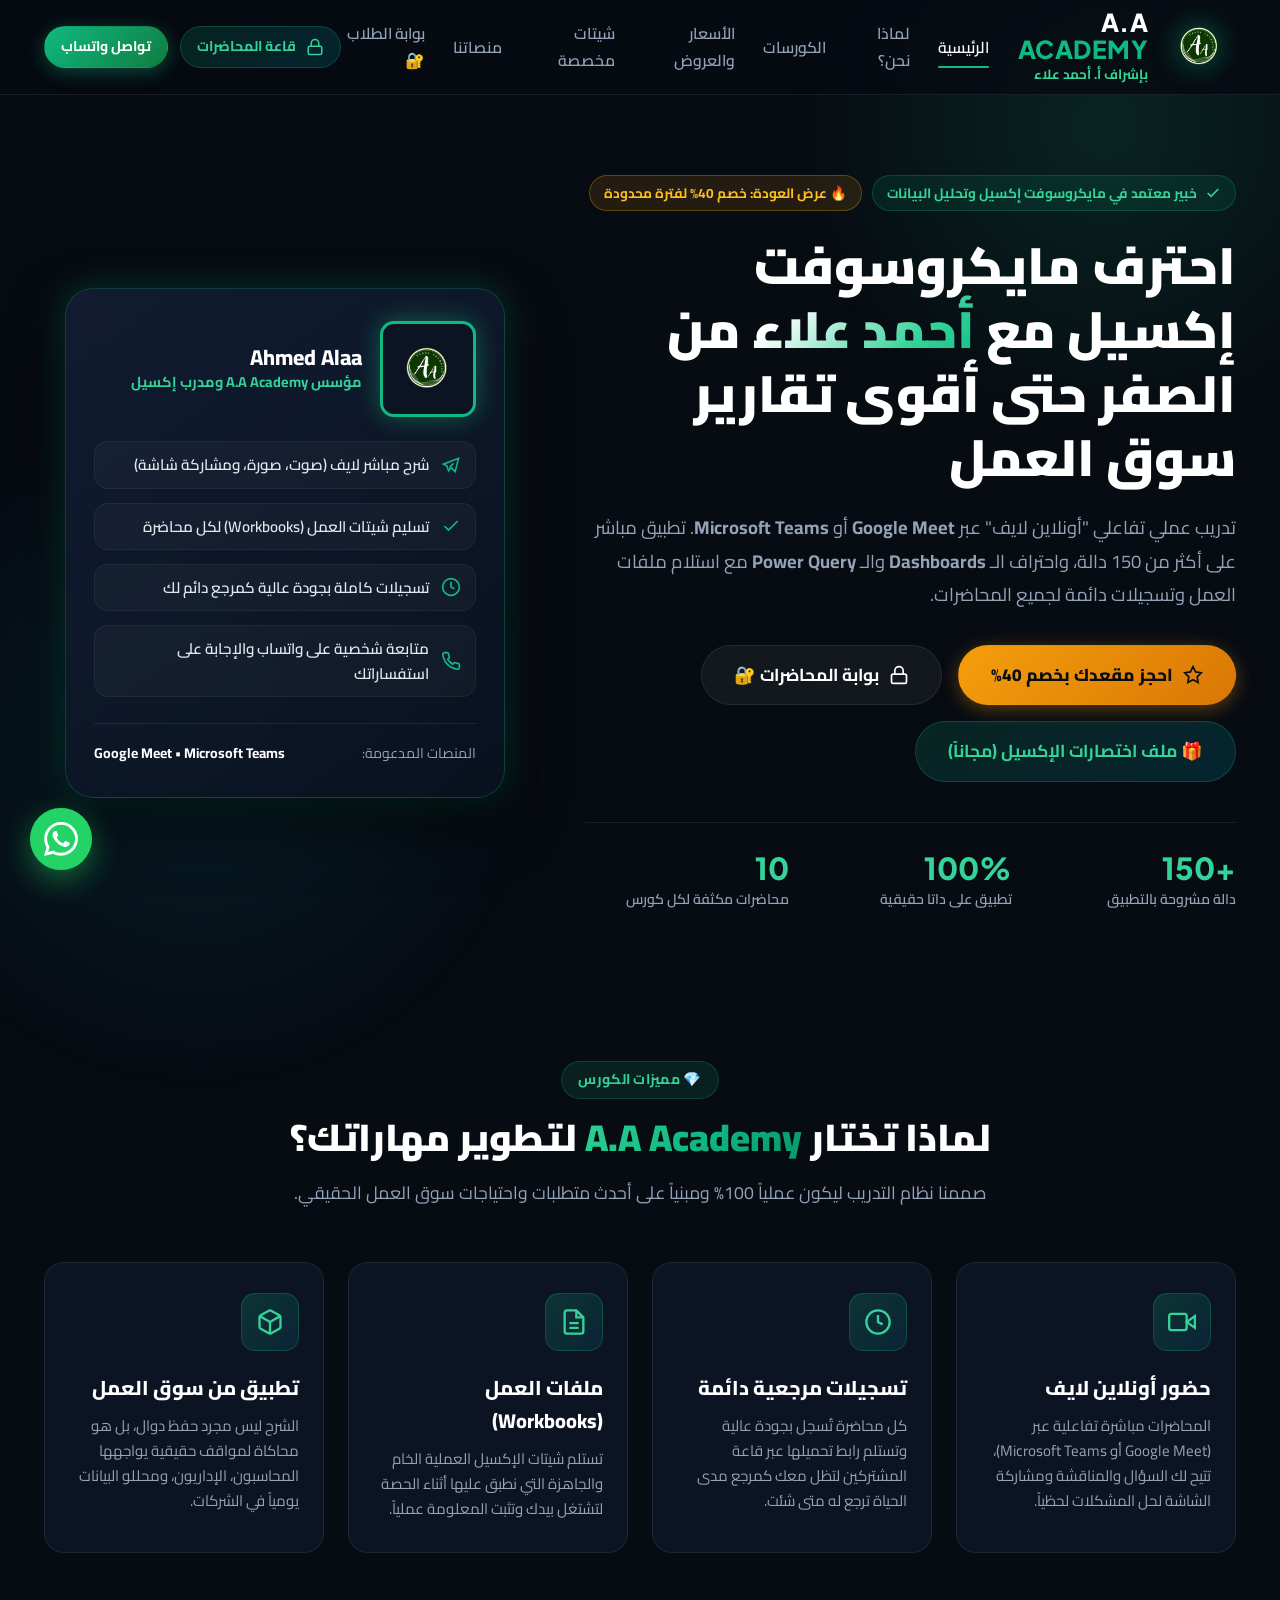
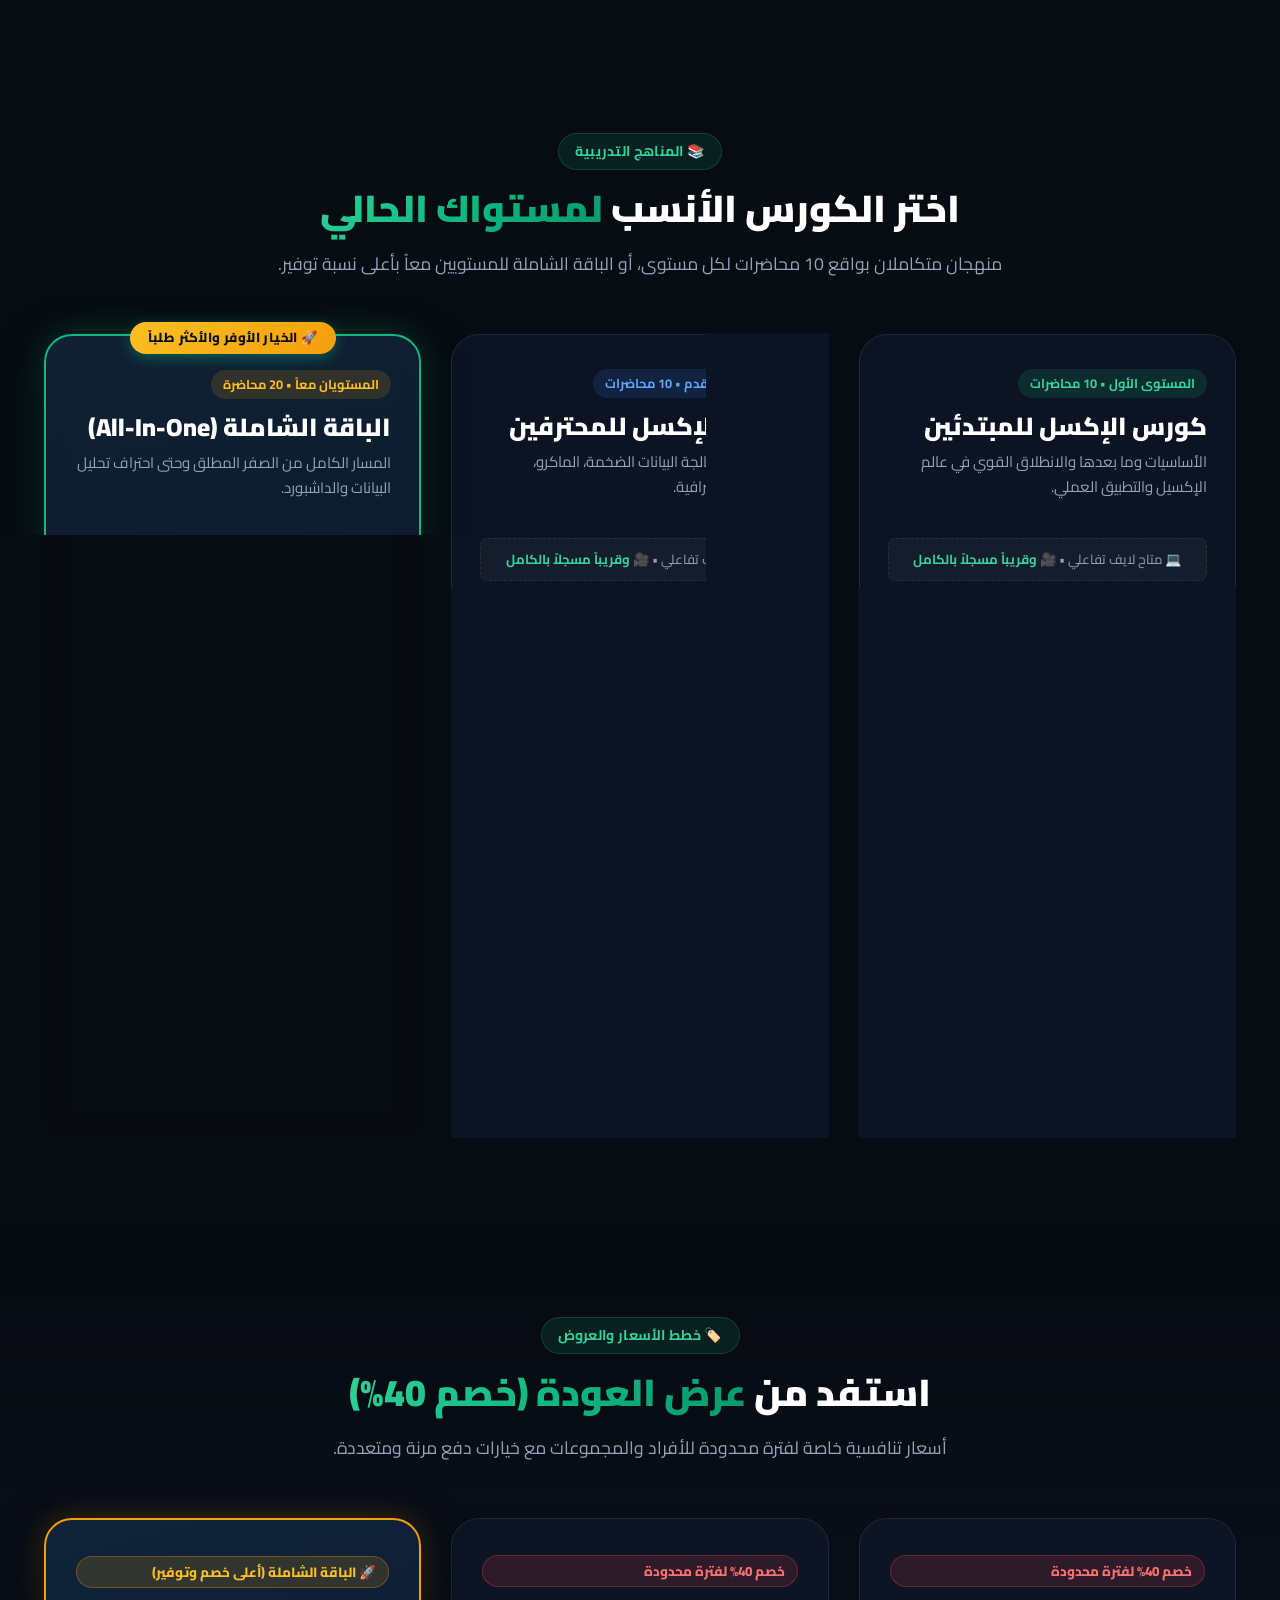
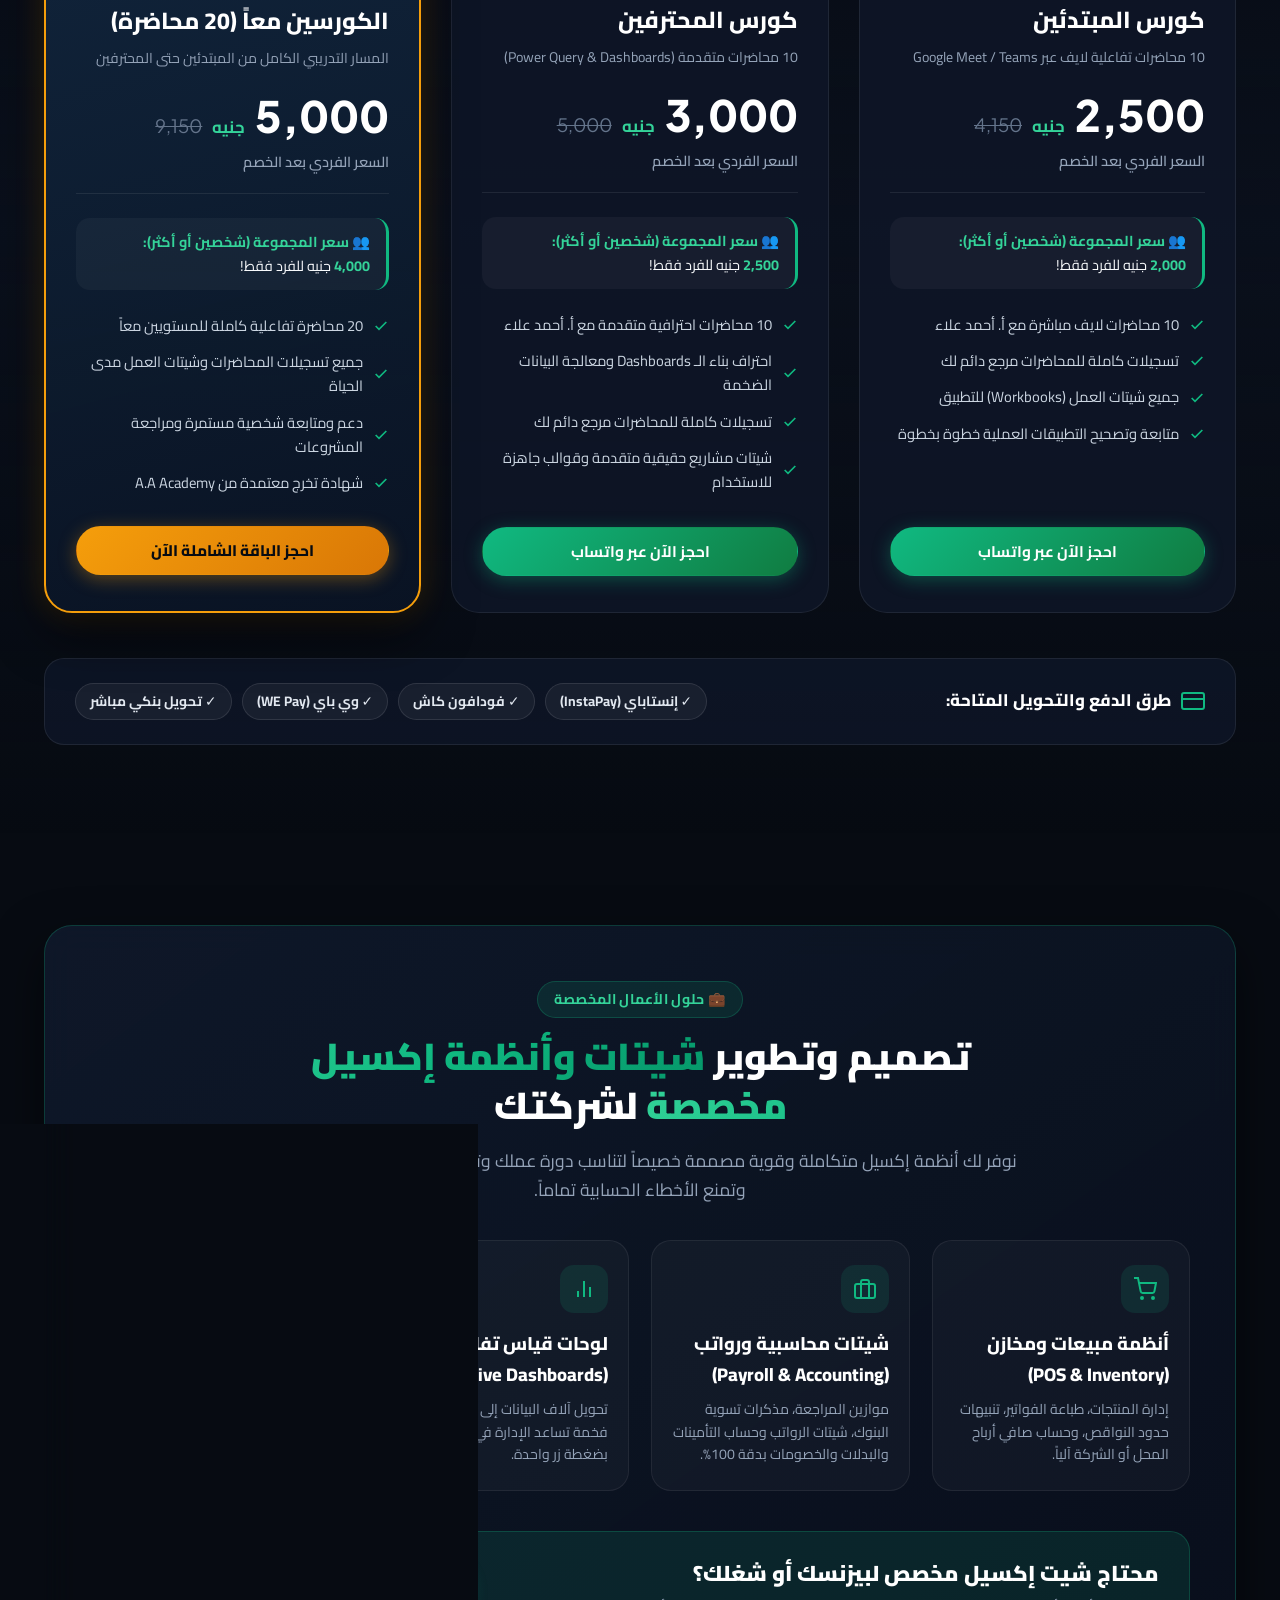
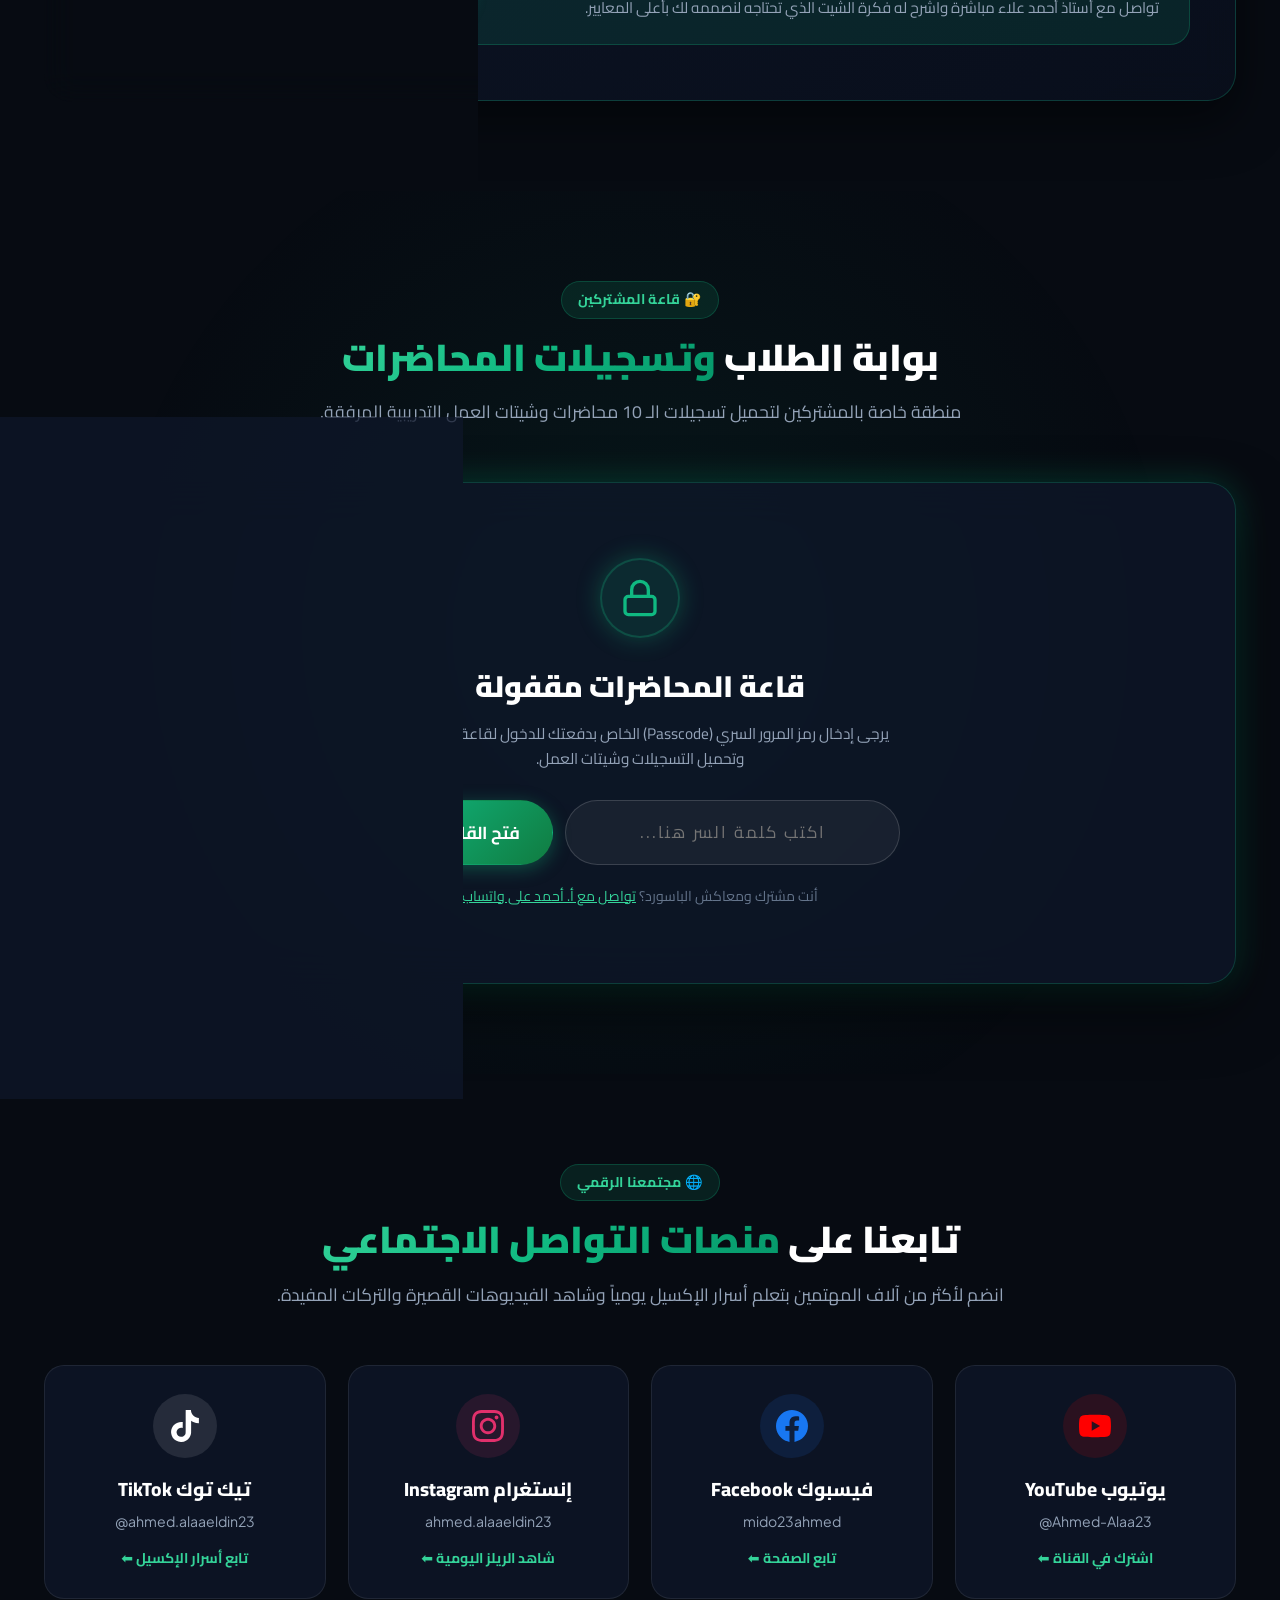
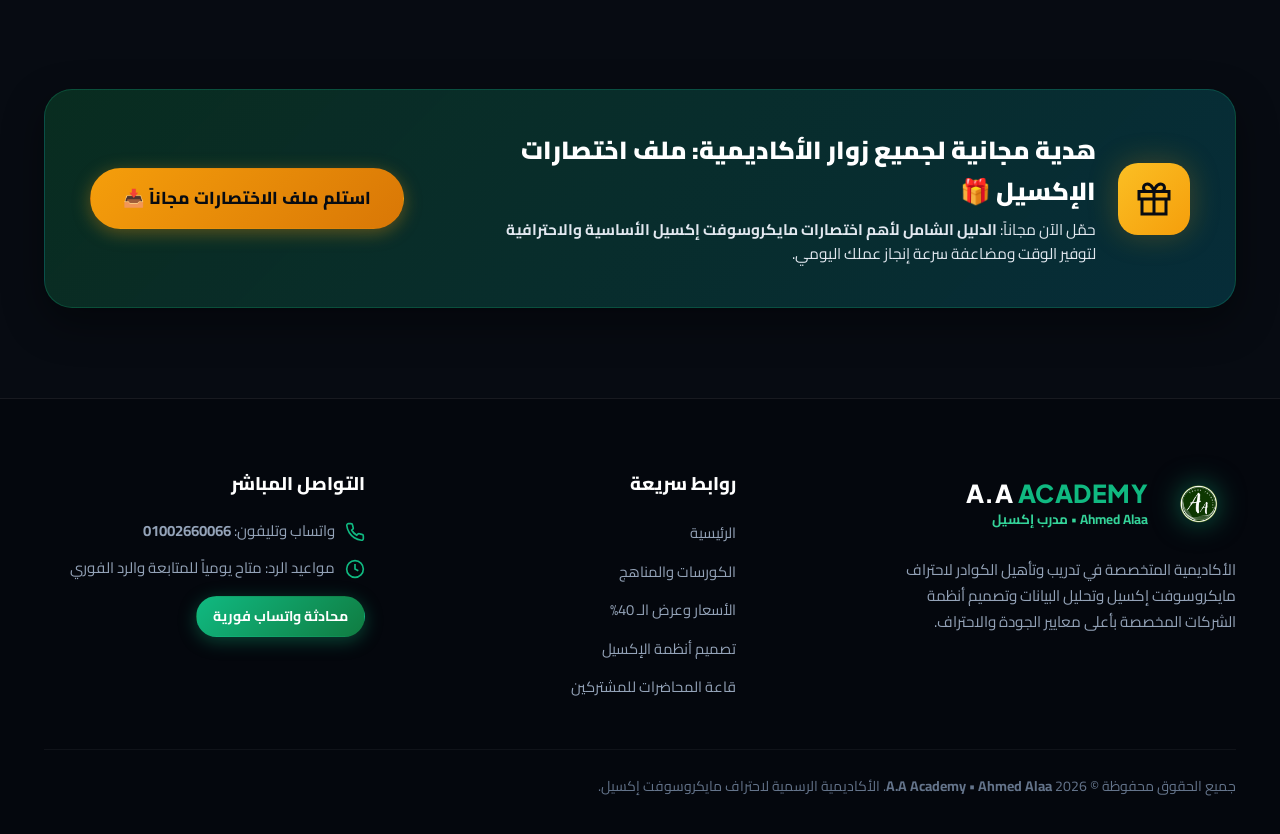
==== index.html @ f31c763b "Add files via upload" ====
<!DOCTYPE html>
<html lang="ar" dir="rtl">
<head>
  <meta charset="UTF-8">
  <meta name="viewport" content="width=device-width, initial-scale=1.0">
  <title>A.A Academy | أكاديمية أحمد علاء لاحتراف مايكروسوفت إكسيل</title>
  
  <!-- Meta & SEO Tags -->
  <meta name="description" content="الأكاديمية الرسمية للأستاذ أحمد علاء لتعليم مايكروسوفت إكسيل وتحليل البيانات من الصفر حتى الاحتراف، تصميم شيتات وأنظمة الشركات، وكورسات أونلاين تفاعلية لايف عبر Google Meet و Microsoft Teams.">
  <meta name="keywords" content="إكسيل, تعليم إكسيل, كورس إكسيل للمبتدئين, كورس إكسيل للمحترفين, شيتات إكسيل, أحمد علاء, A.A Academy, Pivot Tables, Power Query, Dashboards">
  <meta name="author" content="Ahmed Alaa">
  
  <!-- Favicon -->
  <link rel="icon" type="image/png" href="Logo.png">

  <!-- Stylesheet -->
  <link rel="stylesheet" href="style.css">
</head>
<body>

  <!-- =========================================================================
       Header & Navigation
       ========================================================================= -->
  <header class="header">
    <div class="container">
      <nav class="navbar" aria-label="التنقل الرئيسي">
        
        <!-- Logo & Brand -->
        <a href="#hero" class="brand">
          <img src="Logo.png" alt="A.A Academy Logo" class="brand-logo">
          <div class="brand-text">
            <span class="brand-name">A.A <span>ACADEMY</span></span>
            <span class="brand-sub">بإشراف أ. أحمد علاء</span>
          </div>
        </a>

        <!-- Desktop Navigation Links -->
        <ul class="nav-links" id="navLinks">
          <li><a href="#hero" class="nav-link active">الرئيسية</a></li>
          <li><a href="#features" class="nav-link">لماذا نحن؟</a></li>
          <li><a href="#courses" class="nav-link">الكورسات</a></li>
          <li><a href="#pricing" class="nav-link">الأسعار والعروض</a></li>
          <li><a href="#custom-sheets" class="nav-link">شيتات مخصصة</a></li>
          <li><a href="#social" class="nav-link">منصاتنا</a></li>
          <li><a href="#portal" class="nav-link">بوابة الطلاب 🔐</a></li>
        </ul>

        <!-- Navigation Actions -->
        <div class="nav-actions">
          <a href="#portal" class="btn btn-portal btn-sm">
            <svg width="18" height="18" viewBox="0 0 24 24" fill="none" stroke="currentColor" stroke-width="2"><rect x="3" y="11" width="18" height="11" rx="2" ry="2"></rect><path d="M7 11V7a5 5 0 0 1 10 0v4"></path></svg>
            قاعة المحاضرات
          </a>
          <a href="https://wa.me/201002660066?text=%D8%A3%D9%87%D9%84%D8%A7%D9%8B%20%D8%A3%D8%B3%D8%AA%D8%A7%D8%B0%20%D8%A3%D8%AD%D9%85%D8%AF%D8%8C%20%D8%AD%D8%A7%D8%A8%D8%A8%20%D8%A3%D8%B3%D8%AA%D9%81%D8%B3%D8%B1%20%D8%B9%D9%86%20%D8%AA%D9%81%D8%A7%D8%B5%D9%8A%D9%84%20%D9%83%D9%88%D8%B1%D8%B3%20%D8%A7%D9%84%D8%A5%D9%83%D8%B3%D9%8A%D9%84%20%D8%A7%D9%84%D9%82%D8%A7%D8%AF%D9%85" target="_blank" rel="noopener noreferrer" class="btn btn-primary btn-sm">
            تواصل واتساب
          </a>
          <button class="mobile-toggle" id="mobileMenuToggle" aria-label="فتح القائمة">
            <svg viewBox="0 0 24 24" fill="none" stroke="currentColor" stroke-width="2"><line x1="3" y1="12" x2="21" y2="12"></line><line x1="3" y1="6" x2="21" y2="6"></line><line x1="3" y1="18" x2="21" y2="18"></line></svg>
          </button>
        </div>

      </nav>
    </div>
  </header>

  <!-- =========================================================================
       Hero Section
       ========================================================================= -->
  <section class="section hero" id="hero">
    <div class="container">
      <div class="hero-grid">
        
        <!-- Text & Call to Action -->
        <div class="hero-content">
          <div class="hero-badge-row">
            <span class="hero-pill">
              <svg width="16" height="16" viewBox="0 0 24 24" fill="none" stroke="currentColor" stroke-width="2.5"><polyline points="20 6 9 17 4 12"></polyline></svg>
              خبير معتمد في مايكروسوفت إكسيل وتحليل البيانات
            </span>
            <span class="hero-pill gold">
              🔥 عرض العودة: خصم 40% لفترة محدودة
            </span>
          </div>

          <h1 class="hero-title">
            احترف مايكروسوفت إكسيل مع <span class="gradient-text">أحمد علاء</span> من الصفر حتى أقوى تقارير سوق العمل
          </h1>

          <p class="hero-description">
            تدريب عملي تفاعلي "أونلاين لايف" عبر <strong>Google Meet</strong> أو <strong>Microsoft Teams</strong>. 
            تطبيق مباشر على أكثر من 150 دالة، واحتراف الـ <strong>Dashboards</strong> والـ <strong>Power Query</strong> مع استلام ملفات العمل وتسجيلات دائمة لجميع المحاضرات.
          </p>

          <div class="hero-buttons">
            <a href="#pricing" class="btn btn-gold btn-lg">
              <svg width="20" height="20" viewBox="0 0 24 24" fill="none" stroke="currentColor" stroke-width="2"><polygon points="12 2 15.09 8.26 22 9.27 17 14.14 18.18 21.02 12 17.77 5.82 21.02 7 14.14 2 9.27 8.91 8.26 12 2"></polygon></svg>
              احجز مقعدك بخصم 40%
            </a>
            <a href="#portal" class="btn btn-secondary btn-lg">
              <svg width="20" height="20" viewBox="0 0 24 24" fill="none" stroke="currentColor" stroke-width="2"><rect x="3" y="11" width="18" height="11" rx="2" ry="2"></rect><path d="M7 11V7a5 5 0 0 1 10 0v4"></path></svg>
              بوابة المحاضرات 🔐
            </a>
            <a href="#gift" class="btn btn-portal btn-lg">
              🎁 ملف اختصارات الإكسيل (مجاناً)
            </a>
          </div>

          <!-- Hero Stats -->
          <div class="hero-stats">
            <div class="stat-item">
              <h3>+150</h3>
              <p>دالة مشروحة بالتطبيق</p>
            </div>
            <div class="stat-item">
              <h3>100%</h3>
              <p>تطبيق على داتا حقيقية</p>
            </div>
            <div class="stat-item">
              <h3>10</h3>
              <p>محاضرات مكثفة لكل كورس</p>
            </div>
          </div>
        </div>

        <!-- Instructor Visual Showcase Card -->
        <div class="hero-visual">
          <div class="hero-card-master">
            <div class="hero-avatar-wrap">
              <img src="Logo.png" alt="Ahmed Alaa" class="hero-avatar">
              <div class="hero-avatar-info">
                <h4>Ahmed Alaa</h4>
                <p>مؤسس A.A Academy ومدرب إكسيل</p>
              </div>
            </div>

            <ul class="hero-features-list">
              <li class="hero-feature-row">
                <svg width="20" height="20" viewBox="0 0 24 24" fill="none" stroke="currentColor" stroke-width="2"><path d="M15 10l-4 4l6 6l4 -16l-18 7l4 2l2 6l3 -4"></path></svg>
                <span>شرح مباشر لايف (صوت، صورة، ومشاركة شاشة)</span>
              </li>
              <li class="hero-feature-row">
                <svg width="20" height="20" viewBox="0 0 24 24" fill="none" stroke="currentColor" stroke-width="2"><polyline points="20 6 9 17 4 12"></polyline></svg>
                <span>تسليم شيتات العمل (Workbooks) لكل محاضرة</span>
              </li>
              <li class="hero-feature-row">
                <svg width="20" height="20" viewBox="0 0 24 24" fill="none" stroke="currentColor" stroke-width="2"><circle cx="12" cy="12" r="10"></circle><polyline points="12 6 12 12 16 14"></polyline></svg>
                <span>تسجيلات كاملة بجودة عالية كمرجع دائم لك</span>
              </li>
              <li class="hero-feature-row">
                <svg width="20" height="20" viewBox="0 0 24 24" fill="none" stroke="currentColor" stroke-width="2"><path d="M22 16.92v3a2 2 0 0 1-2.18 2 19.79 19.79 0 0 1-8.63-3.07 19.5 19.5 0 0 1-6-6 19.79 19.79 0 0 1-3.07-8.67A2 2 0 0 1 4.11 2h3a2 2 0 0 1 2 1.72 12.84 12.84 0 0 0 .7 2.81 2 2 0 0 1-.45 2.11L8.09 9.91a16 16 0 0 0 6 6l1.27-1.27a2 2 0 0 1 2.11-.45 12.84 12.84 0 0 0 2.81.7A2 2 0 0 1 22 16.92z"></path></svg>
                <span>متابعة شخصية على واتساب والإجابة على استفساراتك</span>
              </li>
            </ul>

            <div class="hero-card-footer">
              <span>المنصات المدعومة:</span>
              <strong>Google Meet &bull; Microsoft Teams</strong>
            </div>
          </div>
        </div>

      </div>
    </div>
  </section>

  <!-- =========================================================================
       Why A.A Academy (Features)
       ========================================================================= -->
  <section class="section" id="features">
    <div class="container">
      <div class="section-header">
        <span class="section-tag">💎 مميزات الكورس</span>
        <h2 class="section-title">لماذا تختار <span>A.A Academy</span> لتطوير مهاراتك؟</h2>
        <p class="section-subtitle">صممنا نظام التدريب ليكون عملياً 100% ومبنياً على أحدث متطلبات واحتياجات سوق العمل الحقيقي.</p>
      </div>

      <div class="features-grid">
        <div class="feature-box">
          <div class="feature-icon-wrapper">
            <svg width="28" height="28" viewBox="0 0 24 24" fill="none" stroke="currentColor" stroke-width="2"><polygon points="23 7 16 12 23 17 23 7"></polygon><rect x="1" y="5" width="15" height="14" rx="2" ry="2"></rect></svg>
          </div>
          <h3>حضور أونلاين لايف</h3>
          <p>المحاضرات مباشرة تفاعلية عبر (Google Meet أو Microsoft Teams)، تتيح لك السؤال والمناقشة ومشاركة الشاشة لحل المشكلات لحظياً.</p>
        </div>

        <div class="feature-box">
          <div class="feature-icon-wrapper">
            <svg width="28" height="28" viewBox="0 0 24 24" fill="none" stroke="currentColor" stroke-width="2"><circle cx="12" cy="12" r="10"></circle><polyline points="12 6 12 12 16 14"></polyline></svg>
          </div>
          <h3>تسجيلات مرجعية دائمة</h3>
          <p>كل محاضرة تُسجل بجودة عالية وتستلم رابط تحميلها عبر قاعة المشتركين لتظل معك كمرجع مدى الحياة ترجع له متى شئت.</p>
        </div>

        <div class="feature-box">
          <div class="feature-icon-wrapper">
            <svg width="28" height="28" viewBox="0 0 24 24" fill="none" stroke="currentColor" stroke-width="2"><path d="M14 2H6a2 2 0 0 0-2 2v16a2 2 0 0 0 2 2h12a2 2 0 0 0 2-2V8z"></path><polyline points="14 2 14 8 20 8"></polyline><line x1="16" y1="13" x2="8" y2="13"></line><line x1="16" y1="17" x2="8" y2="17"></line></svg>
          </div>
          <h3>ملفات العمل (Workbooks)</h3>
          <p>تستلم شيتات الإكسيل العملية الخام والجاهزة التي نطبق عليها أثناء الحصة لتشتغل بيدك وتثبت المعلومة عملياً.</p>
        </div>

        <div class="feature-box">
          <div class="feature-icon-wrapper">
            <svg width="28" height="28" viewBox="0 0 24 24" fill="none" stroke="currentColor" stroke-width="2"><path d="M21 16V8a2 2 0 0 0-1-1.73l-7-4a2 2 0 0 0-2 0l-7 4A2 2 0 0 0 3 8v8a2 2 0 0 0 1 1.73l7 4a2 2 0 0 0 2 0l7-4A2 2 0 0 0 21 16z"></path><polyline points="3.27 6.96 12 12.01 20.73 6.96"></polyline><line x1="12" y1="22.08" x2="12" y2="12"></line></svg>
          </div>
          <h3>تطبيق من سوق العمل</h3>
          <p>الشرح ليس مجرد حفظ دوال، بل هو محاكاة لمواقف حقيقية يواجهها المحاسبون، الإداريون، ومحللو البيانات يومياً في الشركات.</p>
        </div>
      </div>
    </div>
  </section>

  <!-- =========================================================================
       Courses Curriculum Section (الكورسات والمناهج)
       ========================================================================= -->
  <section class="section" id="courses">
    <div class="container">
      <div class="section-header">
        <span class="section-tag">📚 المناهج التدريبية</span>
        <h2 class="section-title">اختر الكورس الأنسب <span>لمستواك الحالي</span></h2>
        <p class="section-subtitle">منهجان متكاملان بواقع 10 محاضرات لكل مستوى، أو الباقة الشاملة للمستويين معاً بأعلى نسبة توفير.</p>
      </div>

      <div class="courses-grid">
        
        <!-- Course 1: Beginners -->
        <div class="course-card">
          <div class="course-header">
            <span class="course-level-tag beginner">المستوى الأول &bull; 10 محاضرات</span>
            <h3 class="course-title">كورس الإكسل للمبتدئين</h3>
            <p class="course-desc">الأساسيات وما بعدها والانطلاق القوي في عالم الإكسيل والتطبيق العملي.</p>
          </div>

          <div class="course-mode-badge">
            💻 متاح لايف تفاعلي &bull; <strong>🎥 وقريباً مسجلاً بالكامل</strong>
          </div>

          <div class="course-meta">
            <span>⏱️ 10 محاضرات تفاعلية</span>
            <span>📊 +100 دالة مشروحة</span>
          </div>

          <ul class="course-syllabus">
            <li>
              <svg width="18" height="18" viewBox="0 0 24 24" fill="none" stroke="currentColor" stroke-width="2.5"><polyline points="20 6 9 17 4 12"></polyline></svg>
              <span>واجهة البرنامج واستخدام الأدوات بالطريقة الصحيحة الاحترافية.</span>
            </li>
            <li>
              <svg width="18" height="18" viewBox="0 0 24 24" fill="none" stroke="currentColor" stroke-width="2.5"><polyline points="20 6 9 17 4 12"></polyline></svg>
              <span>تصميم وتنسيق الجداول والقوائم المنسدلة (Data Validation).</span>
            </li>
            <li>
              <svg width="18" height="18" viewBox="0 0 24 24" fill="none" stroke="currentColor" stroke-width="2.5"><polyline points="20 6 9 17 4 12"></polyline></svg>
              <span>عمل الرسومات والمخططات البيانية (Charts) بجميع أنواعها.</span>
            </li>
            <li>
              <svg width="18" height="18" viewBox="0 0 24 24" fill="none" stroke="currentColor" stroke-width="2.5"><polyline points="20 6 9 17 4 12"></polyline></svg>
              <span>تعريف الدوال وأنواعها وكيفية بنائها وفهم تركيبتها الرياضية.</span>
            </li>
            <li>
              <svg width="18" height="18" viewBox="0 0 24 24" fill="none" stroke="currentColor" stroke-width="2.5"><polyline points="20 6 9 17 4 12"></polyline></svg>
              <span>شرح وتطبيق عملي لأكثر من 100 دالة، وفن دمج الدوال معاً.</span>
            </li>
            <li>
              <svg width="18" height="18" viewBox="0 0 24 24" fill="none" stroke="currentColor" stroke-width="2.5"><polyline points="20 6 9 17 4 12"></polyline></svg>
              <span>الجداول المحورية (Pivot Tables) لتلخيص التقارير السريعة بنقرة زر.</span>
            </li>
          </ul>

          <a href="https://wa.me/201002660066?text=%D8%A3%D9%87%D9%84%D8%A7%D9%8B%20%D8%A3%D8%B3%D8%AA%D8%A7%D8%B0%20%D8%A3%D8%AD%D9%85%D8%AF%D8%8C%20%D8%AD%D8%A7%D8%A8%D8%A8%20%D8%A3%D8%AD%D8%AC%D8%B2%20%D9%83%D9%88%D8%B1%D8%B3%20%D8%A7%D9%84%D8%A5%D9%83%D8%B3%D9%84%20%D9%84%D9%84%D9%85%D8%A8%D8%AA%D8%AF%D8%A6%D9%8A%D9%86%20%D8%A8%D8%A7%D9%84%D8%B9%D8%B1%D8%B6" target="_blank" rel="noopener noreferrer" class="btn btn-secondary btn-block">
            استفسر واحجز كورس المبتدئين
          </a>
        </div>

        <!-- Course 2: Advanced Pro -->
        <div class="course-card">
          <div class="course-header">
            <span class="course-level-tag pro">المستوى المتقدم &bull; 10 محاضرات</span>
            <h3 class="course-title">كورس الإكسل للمحترفين</h3>
            <p class="course-desc">نقلة نوعية لمعالجة البيانات الضخمة، الماكرو، والداشبورد الاحترافية.</p>
          </div>

          <div class="course-mode-badge">
            💻 متاح لايف تفاعلي &bull; <strong>🎥 وقريباً مسجلاً بالكامل</strong>
          </div>

          <div class="course-meta">
            <span>⏱️ 10 محاضرات متقدمة</span>
            <span>📈 Dashboards & Power Query</span>
          </div>

          <ul class="course-syllabus">
            <li>
              <svg width="18" height="18" viewBox="0 0 24 24" fill="none" stroke="currentColor" stroke-width="2.5"><polyline points="20 6 9 17 4 12"></polyline></svg>
              <span>شرح وتطبيق لأكثر من 50 دالة متقدمة ومعقدة للمحللين الماليين.</span>
            </li>
            <li>
              <svg width="18" height="18" viewBox="0 0 24 24" fill="none" stroke="currentColor" stroke-width="2.5"><polyline points="20 6 9 17 4 12"></polyline></svg>
              <span>التعمق الاحترافي في الـ Pivot Tables والحقول المحسوبة والتجميع الزمني.</span>
            </li>
            <li>
              <svg width="18" height="18" viewBox="0 0 24 24" fill="none" stroke="currentColor" stroke-width="2.5"><polyline points="20 6 9 17 4 12"></polyline></svg>
              <span>التعمق في خصائص الإكسيل المتقدمة والربط بين ملفات متعددة.</span>
            </li>
            <li>
              <svg width="18" height="18" viewBox="0 0 24 24" fill="none" stroke="currentColor" stroke-width="2.5"><polyline points="20 6 9 17 4 12"></polyline></svg>
              <span>احتراف الباور كويري (Power Query) لأتمتة تنظيف ودمج الداتا الضخمة.</span>
            </li>
            <li>
              <svg width="18" height="18" viewBox="0 0 24 24" fill="none" stroke="currentColor" stroke-width="2.5"><polyline points="20 6 9 17 4 12"></polyline></svg>
              <span>تصميم لوحات قياس احترافية (Interactive Dashboards) بنقرة زر.</span>
            </li>
            <li>
              <svg width="18" height="18" viewBox="0 0 24 24" fill="none" stroke="currentColor" stroke-width="2.5"><polyline points="20 6 9 17 4 12"></polyline></svg>
              <span>تركات وخبايا متقدمة في الإكسل توفر عليك ساعات طويلة من الشغل اليومي.</span>
            </li>
          </ul>

          <a href="https://wa.me/201002660066?text=%D8%A3%D9%87%D9%84%D8%A7%D9%8B%20%D8%A3%D8%B3%D8%AA%D8%A7%D8%B0%20%D8%A3%D8%AD%D9%85%D8%AF%D8%8C%20%D8%AD%D8%A7%D8%A8%D8%A8%20%D8%A3%D8%AD%D8%AC%D8%B2%20%D9%83%D9%88%D8%B1%D8%B3%20%D8%A7%D9%84%D8%A5%D9%83%D8%B3%D9%84%20%D9%84%D9%84%D9%85%D8%AD%D8%AA%D8%B1%D9%81%D9%8A%D9%86%20%D8%A8%D8%A7%D9%84%D8%B9%D8%B1%D8%B6" target="_blank" rel="noopener noreferrer" class="btn btn-secondary btn-block">
            استفسر واحجز كورس المحترفين
          </a>
        </div>

        <!-- Course 3: The Comprehensive Bundle -->
        <div class="course-card highlight">
          <span class="course-badge-top gold">🚀 الخيار الأوفر والأكثر طلباً</span>
          
          <div class="course-header">
            <span class="course-level-tag bundle">المستويان معاً &bull; 20 محاضرة</span>
            <h3 class="course-title">الباقة الشاملة (All-In-One)</h3>
            <p class="course-desc">المسار الكامل من الصفر المطلق وحتى احتراف تحليل البيانات والداشبورد.</p>
          </div>

          <div class="course-mode-badge">
            💻 متاح لايف تفاعلي &bull; <strong>🎥 وقريباً مسجلاً بالكامل</strong>
          </div>

          <div class="course-meta">
            <span>🚀 20 محاضرة شاملة</span>
            <span>⭐ أعلى نسبة توفير وخصم</span>
          </div>

          <ul class="course-syllabus">
            <li>
              <svg width="18" height="18" viewBox="0 0 24 24" fill="none" stroke="currentColor" stroke-width="2.5"><polyline points="20 6 9 17 4 12"></polyline></svg>
              <span>جميع محاضرات كورس المبتدئين الـ 10 بالكامل.</span>
            </li>
            <li>
              <svg width="18" height="18" viewBox="0 0 24 24" fill="none" stroke="currentColor" stroke-width="2.5"><polyline points="20 6 9 17 4 12"></polyline></svg>
              <span>جميع محاضرات كورس المحترفين المتقدم الـ 10 بالكامل.</span>
            </li>
            <li>
              <svg width="18" height="18" viewBox="0 0 24 24" fill="none" stroke="currentColor" stroke-width="2.5"><polyline points="20 6 9 17 4 12"></polyline></svg>
              <span>أكثر من 150 دالة + مشاريع عمل حقيقية وDashboards.</span>
            </li>
            <li>
              <svg width="18" height="18" viewBox="0 0 24 24" fill="none" stroke="currentColor" stroke-width="2.5"><polyline points="20 6 9 17 4 12"></polyline></svg>
              <span>أولوية في الدعم والمراجعة المباشرة مع أستاذ أحمد علاء.</span>
            </li>
            <li>
              <svg width="18" height="18" viewBox="0 0 24 24" fill="none" stroke="currentColor" stroke-width="2.5"><polyline points="20 6 9 17 4 12"></polyline></svg>
              <span>شهادة إتمام معتمدة بعد إنجاز المشروع النهائي.</span>
            </li>
          </ul>

          <a href="https://wa.me/201002660066?text=%D8%A3%D9%87%D9%84%D8%A7%D9%8B%20%D8%A3%D8%B3%D8%AA%D8%A7%D8%B0%20%D8%A3%D8%AD%D9%85%D8%AF%D8%8C%20%D8%AD%D8%A7%D8%A8%D8%A8%20%D8%A3%D8%B3%D8%AA%D9%81%D9%8A%D8%AF%20%D9%85%D9%86%20%D8%B9%D8%B1%D8%B6%20%D8%A7%D9%84%D8%A8%D8%A7%D9%82%D8%A9%20%D8%A7%D9%84%D8%B4%D8%A7%D9%85%D9%84%D8%A9%20(20%20%D9%85%D8%AD%D8%A7%D8%B6%D8%B1%D8%A9)" target="_blank" rel="noopener noreferrer" class="btn btn-gold btn-block">
            احجز الباقة الشاملة واستفد من العرض
          </a>
        </div>

      </div>
    </div>
  </section>

  <!-- =========================================================================
       Smart Pricing Section (نظام الأسعار الذكي - كشف الدولة التلقائي)
       ========================================================================= -->
  <section class="section pricing-section" id="pricing">
    <div class="container">
      <div class="section-header">
        <span class="section-tag">🏷️ خطط الأسعار والعروض</span>
        <h2 class="section-title">استفد من <span>عرض العودة (خصم 40%)</span></h2>
        <p class="section-subtitle">أسعار تنافسية خاصة لفترة محدودة للأفراد والمجموعات مع خيارات دفع مرنة ومتعددة.</p>
      </div>

      <!-- Pricing Cards Grid -->
      <div class="pricing-grid">
        
        <!-- Pricing: Beginner -->
        <div class="pricing-card">
          <span class="pricing-discount-badge">خصم 40% لفترة محدودة</span>
          <h3 class="pricing-plan-title">كورس المبتدئين</h3>
          <p class="pricing-sub">10 محاضرات تفاعلية لايف عبر Google Meet / Teams</p>

          <div class="price-box">
            <div class="price-row">
              <span class="price-main" id="price-beginner">2,500</span>
              <span class="price-currency currency-beginner">جنيه</span>
              <span class="price-old" id="old-price-beginner">4,150</span>
            </div>
            <div class="price-type-label">السعر الفردي بعد الخصم</div>
            <div class="price-subnote" id="subnote-beginner"></div>
          </div>

          <div class="price-group-deal">
            👥 <strong>سعر المجموعة (شخصين أو أكثر):</strong><br>
            <strong id="group-price-beginner">2,000</strong> <span class="currency-beginner">جنيه</span> للفرد فقط!
          </div>

          <ul class="pricing-features">
            <li>
              <svg width="16" height="16" viewBox="0 0 24 24" fill="none" stroke="currentColor" stroke-width="2.5"><polyline points="20 6 9 17 4 12"></polyline></svg>
              <span>10 محاضرات لايف مباشرة مع أ. أحمد علاء</span>
            </li>
            <li>
              <svg width="16" height="16" viewBox="0 0 24 24" fill="none" stroke="currentColor" stroke-width="2.5"><polyline points="20 6 9 17 4 12"></polyline></svg>
              <span>تسجيلات كاملة للمحاضرات مرجع دائم لك</span>
            </li>
            <li>
              <svg width="16" height="16" viewBox="0 0 24 24" fill="none" stroke="currentColor" stroke-width="2.5"><polyline points="20 6 9 17 4 12"></polyline></svg>
              <span>جميع شيتات العمل (Workbooks) للتطبيق</span>
            </li>
            <li>
              <svg width="16" height="16" viewBox="0 0 24 24" fill="none" stroke="currentColor" stroke-width="2.5"><polyline points="20 6 9 17 4 12"></polyline></svg>
              <span>متابعة وتصحيح التطبيقات العملية خطوة بخطوة</span>
            </li>
          </ul>

          <a href="https://wa.me/201002660066?text=%D8%A3%D9%87%D9%84%D8%A7%D9%8B%20%D8%A3%D8%B3%D8%AA%D8%A7%D8%B0%20%D8%A3%D8%AD%D9%85%D8%AF%D8%8C%20%D8%AD%D8%A7%D8%A8%D8%A8%20%D8%A3%D8%AD%D8%AC%D8%B2%20%D9%83%D9%88%D8%B1%D8%B3%20%D8%A7%D9%84%D9%85%D8%A8%D8%AA%D8%AF%D8%A6%D9%8A%D9%86%20%D8%A8%D8%B3%D8%B9%D8%B1%20%D8%A7%D9%84%D8%B9%D8%B1%D8%B6" target="_blank" rel="noopener noreferrer" class="btn btn-primary btn-block">
            احجز الآن عبر واتساب
          </a>
        </div>

        <!-- Pricing: Pro -->
        <div class="pricing-card">
          <span class="pricing-discount-badge">خصم 40% لفترة محدودة</span>
          <h3 class="pricing-plan-title">كورس المحترفين</h3>
          <p class="pricing-sub">10 محاضرات متقدمة (Power Query & Dashboards)</p>

          <div class="price-box">
            <div class="price-row">
              <span class="price-main" id="price-pro">3,000</span>
              <span class="price-currency currency-pro">جنيه</span>
              <span class="price-old" id="old-price-pro">5,000</span>
            </div>
            <div class="price-type-label">السعر الفردي بعد الخصم</div>
            <div class="price-subnote" id="subnote-pro"></div>
          </div>

          <div class="price-group-deal">
            👥 <strong>سعر المجموعة (شخصين أو أكثر):</strong><br>
            <strong id="group-price-pro">2,500</strong> <span class="currency-pro">جنيه</span> للفرد فقط!
          </div>

          <ul class="pricing-features">
            <li>
              <svg width="16" height="16" viewBox="0 0 24 24" fill="none" stroke="currentColor" stroke-width="2.5"><polyline points="20 6 9 17 4 12"></polyline></svg>
              <span>10 محاضرات احترافية متقدمة مع أ. أحمد علاء</span>
            </li>
            <li>
              <svg width="16" height="16" viewBox="0 0 24 24" fill="none" stroke="currentColor" stroke-width="2.5"><polyline points="20 6 9 17 4 12"></polyline></svg>
              <span>احتراف بناء الـ Dashboards ومعالجة البيانات الضخمة</span>
            </li>
            <li>
              <svg width="16" height="16" viewBox="0 0 24 24" fill="none" stroke="currentColor" stroke-width="2.5"><polyline points="20 6 9 17 4 12"></polyline></svg>
              <span>تسجيلات كاملة للمحاضرات مرجع دائم لك</span>
            </li>
            <li>
              <svg width="16" height="16" viewBox="0 0 24 24" fill="none" stroke="currentColor" stroke-width="2.5"><polyline points="20 6 9 17 4 12"></polyline></svg>
              <span>شيتات مشاريع حقيقية متقدمة وقوالب جاهزة للاستخدام</span>
            </li>
          </ul>

          <a href="https://wa.me/201002660066?text=%D8%A3%D9%87%D9%84%D8%A7%D9%8B%20%D8%A3%D8%B3%D8%AA%D8%A7%D8%B0%20%D8%A3%D8%AD%D9%85%D8%AF%D8%8C%20%D8%AD%D8%A7%D8%A8%D8%A8%20%D8%A3%D8%AD%D8%AC%D8%B2%20%D9%83%D9%88%D8%B1%D8%B3%20%D8%A7%D9%84%D9%85%D8%AD%D8%AA%D8%B1%D9%81%D9%8A%D9%86%20%D8%A8%D8%B3%D8%B9%D8%B1%20%D8%A7%D9%84%D8%B9%D8%B1%D8%B6" target="_blank" rel="noopener noreferrer" class="btn btn-primary btn-block">
            احجز الآن عبر واتساب
          </a>
        </div>

        <!-- Pricing: Bundle -->
        <div class="pricing-card bundle-card">
          <span class="pricing-discount-badge gold">🚀 الباقة الشاملة (أعلى خصم وتوفير)</span>
          <h3 class="pricing-plan-title">الكورسين معاً (20 محاضرة)</h3>
          <p class="pricing-sub">المسار التدريبي الكامل من المبتدئين حتى المحترفين</p>

          <div class="price-box">
            <div class="price-row">
              <span class="price-main" id="price-bundle">5,000</span>
              <span class="price-currency currency-bundle">جنيه</span>
              <span class="price-old" id="old-price-bundle">9,150</span>
            </div>
            <div class="price-type-label">السعر الفردي بعد الخصم</div>
            <div class="price-subnote" id="subnote-bundle"></div>
          </div>

          <div class="price-group-deal">
            👥 <strong>سعر المجموعة (شخصين أو أكثر):</strong><br>
            <strong id="group-price-bundle">4,000</strong> <span class="currency-bundle">جنيه</span> للفرد فقط!
          </div>

          <ul class="pricing-features">
            <li>
              <svg width="16" height="16" viewBox="0 0 24 24" fill="none" stroke="currentColor" stroke-width="2.5"><polyline points="20 6 9 17 4 12"></polyline></svg>
              <span>20 محاضرة تفاعلية كاملة للمستويين معاً</span>
            </li>
            <li>
              <svg width="16" height="16" viewBox="0 0 24 24" fill="none" stroke="currentColor" stroke-width="2.5"><polyline points="20 6 9 17 4 12"></polyline></svg>
              <span>جميع تسجيلات المحاضرات وشيتات العمل مدى الحياة</span>
            </li>
            <li>
              <svg width="16" height="16" viewBox="0 0 24 24" fill="none" stroke="currentColor" stroke-width="2.5"><polyline points="20 6 9 17 4 12"></polyline></svg>
              <span>دعم ومتابعة شخصية مستمرة ومراجعة المشروعات</span>
            </li>
            <li>
              <svg width="16" height="16" viewBox="0 0 24 24" fill="none" stroke="currentColor" stroke-width="2.5"><polyline points="20 6 9 17 4 12"></polyline></svg>
              <span>شهادة تخرج معتمدة من A.A Academy</span>
            </li>
          </ul>

          <a href="https://wa.me/201002660066?text=%D8%A3%D9%87%D9%84%D8%A7%D9%8B%20%D8%A3%D8%B3%D8%AA%D8%A7%D8%B0%20%D8%A3%D8%AD%D9%85%D8%AF%D8%8C%20%D8%AD%D8%A7%D8%A8%D8%A8%20%D8%A3%D8%B3%D8%AA%D9%81%D9%8A%D8%AF%20%D9%85%D9%86%20%D8%B9%D8%B1%D8%B6%20%D8%A7%D9%84%D8%A8%D8%A7%D9%82%D8%A9%20%D8%A7%D9%84%D8%B4%D8%A7%D9%85%D9%84%D8%A9%20%D8%A8%D8%B3%D8%B9%D8%B1%20%D8%A7%D9%84%D8%AE%D8%B5%D9%85" target="_blank" rel="noopener noreferrer" class="btn btn-gold btn-block">
            احجز الباقة الشاملة الآن
          </a>
        </div>

      </div>

      <!-- Payment Methods Available Strip -->
      <div class="payment-methods-strip">
        <div class="payment-title">
          <svg width="24" height="24" viewBox="0 0 24 24" fill="none" stroke="#10B981" stroke-width="2"><rect x="1" y="4" width="22" height="16" rx="2" ry="2"></rect><line x1="1" y1="10" x2="23" y2="10"></line></svg>
          <span>طرق الدفع والتحويل المتاحة:</span>
        </div>
        <div class="payment-badges" id="paymentBadgesContainer">
          <!-- يتم ملؤها ديناميكياً بواسطة JavaScript بناءً على دولة الزائر -->
          <span class="pay-badge">✓ إنستاباي (InstaPay)</span>
          <span class="pay-badge">✓ فودافون كاش</span>
          <span class="pay-badge">✓ وي باي (WE Pay)</span>
          <span class="pay-badge">✓ تحويل بنكي مباشر</span>
        </div>
      </div>

    </div>
  </section>

  <!-- =========================================================================
       Custom Excel Solutions Section (شيتات وأنظمة إكسيل مخصصة للشركات)
       ========================================================================= -->
  <section class="section custom-sheets-section" id="custom-sheets">
    <div class="container">
      <div class="custom-sheets-wrapper">
        <div class="section-header" style="margin-bottom: 20px;">
          <span class="section-tag">💼 حلول الأعمال المخصصة</span>
          <h2 class="section-title">تصميم وتطوير <span>شيتات وأنظمة إكسيل مخصصة</span> لشركتك</h2>
          <p class="section-subtitle">نوفر لك أنظمة إكسيل متكاملة وقوية مصممة خصيصاً لتناسب دورة عملك وتوفر عليك ساعات من المجهود وتمنع الأخطاء الحسابية تماماً.</p>
        </div>

        <div class="sheets-grid">
          <div class="sheet-item-card">
            <div class="sheet-icon-bubble">
              <svg width="24" height="24" viewBox="0 0 24 24" fill="none" stroke="currentColor" stroke-width="2"><circle cx="9" cy="21" r="1"></circle><circle cx="20" cy="21" r="1"></circle><path d="M1 1h4l2.68 13.39a2 2 0 0 0 2 1.61h9.72a2 2 0 0 0 2-1.61L23 6H6"></path></svg>
            </div>
            <h4>أنظمة مبيعات ومخازن (POS & Inventory)</h4>
            <p>إدارة المنتجات، طباعة الفواتير، تنبيهات حدود النواقص، وحساب صافي أرباح المحل أو الشركة آلياً.</p>
          </div>

          <div class="sheet-item-card">
            <div class="sheet-icon-bubble">
              <svg width="24" height="24" viewBox="0 0 24 24" fill="none" stroke="currentColor" stroke-width="2"><rect x="2" y="7" width="20" height="14" rx="2" ry="2"></rect><path d="M16 21V5a2 2 0 0 0-2-2h-4a2 2 0 0 0-2 2v16"></path></svg>
            </div>
            <h4>شيتات محاسبية ورواتب (Payroll & Accounting)</h4>
            <p>موازين المراجعة، مذكرات تسوية البنوك، شيتات الرواتب وحساب التأمينات والبدلات والخصومات بدقة 100%.</p>
          </div>

          <div class="sheet-item-card">
            <div class="sheet-icon-bubble">
              <svg width="24" height="24" viewBox="0 0 24 24" fill="none" stroke="currentColor" stroke-width="2"><line x1="18" y1="20" x2="18" y2="10"></line><line x1="12" y1="20" x2="12" y2="4"></line><line x1="6" y1="20" x2="6" y2="14"></line></svg>
            </div>
            <h4>لوحات قياس تفاعلية (Interactive Dashboards)</h4>
            <p>تحويل آلاف البيانات إلى تقارير رسومية فخمة تساعد الإدارة في اتخاذ القرارات بضغطة زر واحدة.</p>
          </div>

          <div class="sheet-item-card">
            <div class="sheet-icon-bubble">
              <svg width="24" height="24" viewBox="0 0 24 24" fill="none" stroke="currentColor" stroke-width="2"><polygon points="13 2 3 14 12 14 11 22 21 10 12 10 13 2"></polygon></svg>
            </div>
            <h4>أتمتة الأعمال والمعادلات المتقدمة</h4>
            <p>ربط الشيتات المختلفة ببعضها ومعالجة الداتا الضخمة بذكاء واختصار المهام الروتينية الشاقة في ثوانٍ.</p>
          </div>
        </div>

        <div class="sheets-cta-bar">
          <div class="sheets-cta-text">
            <h3>محتاج شيت إكسيل مخصص لبيزنسك أو شغلك؟</h3>
            <p>تواصل مع أستاذ أحمد علاء مباشرة واشرح له فكرة الشيت الذي تحتاجه لنصممه لك بأعلى المعايير.</p>
          </div>
          <a href="https://wa.me/201002660066?text=%D8%A3%D9%87%D9%84%D8%A7%D9%8B%20%D8%A3%D8%B3%D8%AA%D8%A7%D8%B0%20%D8%A3%D8%AD%D9%85%D8%AF%D8%8C%20%D8%AD%D8%A7%D8%A8%D8%A8%20%D8%A3%D8%B3%D8%AA%D9%81%D8%B3%D8%B1%20%D8%B9%D9%86%20%D8%AA%D8%B5%D9%85%D9%8A%D9%85%20%D8%B4%D9%8A%D8%AA%20%D8%A5%D9%83%D8%B3%D9%8A%D9%84%20%D9%85%D8%AE%D8%B5%D8%B5%20%D9%84%D8%B9%D9%85%D9%84%D9%8A" target="_blank" rel="noopener noreferrer" class="btn btn-primary btn-lg">
            <svg width="22" height="22" viewBox="0 0 24 24" fill="none" stroke="currentColor" stroke-width="2"><path d="M21 15a2 2 0 0 1-2 2H7l-4 4V5a2 2 0 0 1 2-2h14a2 2 0 0 1 2 2z"></path></svg>
            اطلب شيتك المخصص عبر واتساب
          </a>
        </div>
      </div>
    </div>
  </section>

  <!-- =========================================================================
       Student Portal Section (قاعة المحاضرات المحمية بباسورد)
       ========================================================================= -->
  <section class="section portal-section" id="portal">
    <div class="container">
      <div class="section-header">
        <span class="section-tag">🔐 قاعة المشتركين</span>
        <h2 class="section-title">بوابة الطلاب <span>وتسجيلات المحاضرات</span></h2>
        <p class="section-subtitle">منطقة خاصة بالمشتركين لتحميل تسجيلات الـ 10 محاضرات وشيتات العمل التدريبية المرفقة.</p>
      </div>

      <div class="portal-box">
        
        <!-- View 1: Password Gate (Default Locked) -->
        <div class="portal-lock-view" id="portalLockView">
          <div class="lock-icon-wrap">
            <svg width="40" height="40" viewBox="0 0 24 24" fill="none" stroke="currentColor" stroke-width="2"><rect x="3" y="11" width="18" height="11" rx="2" ry="2"></rect><path d="M7 11V7a5 5 0 0 1 10 0v4"></path></svg>
          </div>
          <h3 class="lock-title">قاعة المحاضرات مقفولة</h3>
          <p class="lock-desc">يرجى إدخال رمز المرور السري (Passcode) الخاص بدفعتك للدخول لقاعة المحاضرات وتحميل التسجيلات وشيتات العمل.</p>

          <form id="passcodeForm" class="password-form" autocomplete="off">
            <input type="password" id="passcodeInput" class="password-input" placeholder="اكتب كلمة السر هنا..." required>
            <button type="submit" class="btn btn-primary btn-lg">
              فتح القاعة 🔓
            </button>
          </form>

          <p class="password-error-msg" id="passcodeError"></p>

          <div class="lock-help" style="margin-top: 20px;">
            <span>أنت مشترك ومعاكش الباسورد؟ </span>
            <a href="https://wa.me/201002660066?text=%D8%A3%D9%87%D9%84%D8%A7%D9%8B%20%D8%A3%D8%B3%D8%AA%D8%A7%D8%B0%20%D8%A3%D8%AD%D9%85%D8%AF%D8%8C%20%D8%A3%D9%86%D8%A7%20%D9%85%D8%B4%D8%AA%D8%B1%D9%83%20%D9%81%D9%8A%20%D8%A7%D9%84%D9%83%D9%88%D8%B1%D8%B3%20%D9%88%D9%85%D8%AD%D8%AA%D8%A7%D8%AC%20%D8%A8%D8%A7%D8%B3%D9%88%D8%B1%D8%AF%20%D8%A7%D9%84%D9%82%D8%A7%D8%B9%D8%A9" target="_blank" rel="noopener noreferrer">تواصل مع أ. أحمد على واتساب</a>
          </div>
        </div>

        <!-- View 2: Unlocked Classroom (Visible when password matches) -->
        <div class="portal-classroom-view" id="portalClassroomView">
          <div class="classroom-header">
            <div class="classroom-title">
              <h3>قاعة المحاضرات التدريبية</h3>
              <p id="portalBatchName">الدفعة الحالية - كورس إكسيل الاحترافي</p>
            </div>
            <button class="btn btn-secondary btn-sm" id="lockPortalBtn">
              <svg width="16" height="16" viewBox="0 0 24 24" fill="none" stroke="currentColor" stroke-width="2"><rect x="3" y="11" width="18" height="11" rx="2" ry="2"></rect><path d="M7 11V7a5 5 0 0 1 10 0v4"></path></svg>
              قفل القاعة والخروج
            </button>
          </div>

          <!-- Notice Banner -->
          <div class="portal-notice-banner" id="portalNoticeBanner">
            <svg width="22" height="22" viewBox="0 0 24 24" fill="none" stroke="currentColor" stroke-width="2"><circle cx="12" cy="12" r="10"></circle><line x1="12" y1="8" x2="12" y2="12"></line><line x1="12" y1="16" x2="12.01" y2="16"></line></svg>
            <span id="portalNoticeText">تنبيه: التسجيلات وملفات العمل متاحة للتحميل طوال فترة الدورة ولمدة 48 ساعة بعد انتهائها كمرجع دائم لك على جهازك.</span>
          </div>

          <!-- Dynamic 10 Lectures List (Generated by JavaScript) -->
          <div class="lectures-list" id="lecturesList">
            <!-- سيتم توليد الـ 10 محاضرات هنا بروابط التحميل -->
          </div>
        </div>

      </div>
    </div>
  </section>

  <!-- =========================================================================
       Social Media Hub
       ========================================================================= -->
  <section class="section" id="social">
    <div class="container">
      <div class="section-header">
        <span class="section-tag">🌐 مجتمعنا الرقمي</span>
        <h2 class="section-title">تابعنا على <span>منصات التواصل الاجتماعي</span></h2>
        <p class="section-subtitle">انضم لأكثر من آلاف المهتمين بتعلم أسرار الإكسيل يومياً وشاهد الفيديوهات القصيرة والتركات المفيدة.</p>
      </div>

      <div class="social-grid">
        
        <!-- YouTube -->
        <a href="https://www.youtube.com/@Ahmed-Alaa23" target="_blank" rel="noopener noreferrer" class="social-card youtube">
          <div class="social-icon-wrapper">
            <svg width="32" height="32" viewBox="0 0 24 24" fill="currentColor"><path d="M23.498 6.186a3.016 3.016 0 0 0-2.122-2.136C19.505 3.545 12 3.545 12 3.545s-7.505 0-9.377.505A3.017 3.017 0 0 0 .502 6.186C0 8.07 0 12 0 12s0 3.93.502 5.814a3.016 3.016 0 0 0 2.122 2.136c1.871.505 9.376.505 9.376.505s7.505 0 9.377-.505a3.015 3.015 0 0 0 2.122-2.136C24 15.93 24 12 24 12s0-3.93-.502-5.814zM9.545 15.568V8.432L15.818 12l-6.273 3.568z"/></svg>
          </div>
          <h4>يوتيوب YouTube</h4>
          <p>@Ahmed-Alaa23</p>
          <span class="social-action-label">اشترك في القناة ⬅️</span>
        </a>

        <!-- Facebook -->
        <a href="https://www.facebook.com/mido23ahmed" target="_blank" rel="noopener noreferrer" class="social-card facebook">
          <div class="social-icon-wrapper">
            <svg width="32" height="32" viewBox="0 0 24 24" fill="currentColor"><path d="M24 12.073c0-6.627-5.373-12-12-12s-12 5.373-12 12c0 5.99 4.388 10.954 10.125 11.854v-8.385H7.078v-3.47h3.047V9.43c0-3.007 1.792-4.669 4.533-4.669 1.312 0 2.686.235 2.686.235v2.953H15.83c-1.491 0-1.956.925-1.956 1.874v2.25h3.328l-.532 3.47h-2.796v8.385C19.612 23.027 24 18.062 24 12.073z"/></svg>
          </div>
          <h4>فيسبوك Facebook</h4>
          <p>mido23ahmed</p>
          <span class="social-action-label">تابع الصفحة ⬅️</span>
        </a>

        <!-- Instagram -->
        <a href="https://www.instagram.com/ahmed.alaaeldin23/reels/" target="_blank" rel="noopener noreferrer" class="social-card instagram">
          <div class="social-icon-wrapper">
            <svg width="32" height="32" viewBox="0 0 24 24" fill="currentColor"><path d="M12 2.163c3.204 0 3.584.012 4.85.07 3.252.148 4.771 1.691 4.919 4.919.058 1.265.069 1.645.069 4.849 0 3.205-.012 3.584-.069 4.849-.149 3.225-1.664 4.771-4.919 4.919-1.266.058-1.644.07-4.85.07-3.204 0-3.584-.012-4.849-.07-3.26-.149-4.771-1.699-4.919-4.92-.058-1.265-.07-1.644-.07-4.849 0-3.204.013-3.583.07-4.849.149-3.227 1.664-4.771 4.919-4.919 1.266-.057 1.645-.069 4.849-.069zm0-2.163c-3.259 0-3.667.014-4.947.072-4.358.2-6.78 2.618-6.98 6.98-.059 1.281-.073 1.689-.073 4.948 0 3.259.014 3.668.072 4.948.2 4.358 2.618 6.78 6.98 6.98 1.281.058 1.689.072 4.948.072 3.259 0 3.668-.014 4.948-.072 4.354-.2 6.782-2.618 6.979-6.98.059-1.28.073-1.689.073-4.948 0-3.259-.014-3.667-.072-4.947-.196-4.354-2.617-6.78-6.979-6.98-1.281-.059-1.69-.073-4.949-.073zm0 5.838c-3.403 0-6.162 2.759-6.162 6.162s2.759 6.163 6.162 6.163 6.162-2.759 6.162-6.163c0-3.403-2.759-6.162-6.162-6.162zm0 10.162c-2.209 0-4-1.79-4-4 0-2.209 1.791-4 4-4s4 1.791 4 4c0 2.21-1.791 4-4 4zm6.406-11.845c-.796 0-1.441.645-1.441 1.44s.645 1.44 1.441 1.44c.795 0 1.439-.645 1.439-1.44s-.644-1.44-1.439-1.44z"/></svg>
          </div>
          <h4>إنستغرام Instagram</h4>
          <p>ahmed.alaaeldin23</p>
          <span class="social-action-label">شاهد الريلز اليومية ⬅️</span>
        </a>

        <!-- TikTok -->
        <a href="https://www.tiktok.com/@ahmed.alaaeldin23" target="_blank" rel="noopener noreferrer" class="social-card tiktok">
          <div class="social-icon-wrapper">
            <svg width="32" height="32" viewBox="0 0 24 24" fill="currentColor"><path d="M12.525.02c1.31-.02 2.61-.01 3.91-.02.08 1.53.63 3.09 1.75 4.17 1.12 1.11 2.7 1.62 4.24 1.79v4.03c-1.44-.05-2.89-.35-4.2-.97-.57-.26-1.1-.59-1.62-.93-.01 2.92.01 5.84-.02 8.75-.08 1.4-.54 2.79-1.35 3.94-1.31 1.92-3.58 3.17-5.91 3.21-1.43.08-2.86-.31-4.08-1.03-2.02-1.19-3.44-3.37-3.65-5.71-.02-.5-.03-1-.01-1.49.18-1.9 1.12-3.72 2.58-4.96 1.66-1.44 3.98-2.13 6.15-1.72.02 1.48-.04 2.96-.04 4.44-.99-.32-2.15-.23-3.02.37-.63.41-1.11 1.04-1.36 1.75-.21.51-.24 1.07-.14 1.61.24 1.64 1.82 3.02 3.5 2.87 1.12-.01 2.19-.66 2.77-1.61.19-.33.4-.67.41-1.06.1-1.79.06-3.57.07-5.36.01-4.03-.01-8.05.02-12.07z"/></svg>
          </div>
          <h4>تيك توك TikTok</h4>
          <p>@ahmed.alaaeldin23</p>
          <span class="social-action-label">تابع أسرار الإكسيل ⬅️</span>
        </a>

      </div>
    </div>
  </section>

  <!-- =========================================================================
       Free Gift (Lead Magnet) Strip
       ========================================================================= -->
  <section class="section" id="gift" style="padding-top: 0;">
    <div class="container">
      <div class="gift-banner">
        <div class="gift-content">
          <div class="gift-icon-box">
            <svg width="36" height="36" viewBox="0 0 24 24" fill="none" stroke="currentColor" stroke-width="2"><path d="M20 12v10H4V12"></path><path d="M2 7h20v5H2z"></path><path d="M12 22V7"></path><path d="M12 7H7.5a2.5 2.5 0 0 1 0-5C11 2 12 7 12 7z"></path><path d="M12 7h4.5a2.5 2.5 0 0 0 0-5C13 2 12 7 12 7z"></path></svg>
          </div>
          <div class="gift-text">
            <h3>هدية مجانية لجميع زوار الأكاديمية: ملف اختصارات الإكسيل 🎁</h3>
            <p>حمّل الآن مجاناً: <strong>الدليل الشامل لأهم اختصارات مايكروسوفت إكسيل الأساسية والاحترافية</strong> لتوفير الوقت ومضاعفة سرعة إنجاز عملك اليومي.</p>
          </div>
        </div>
        <a href="https://wa.me/201002660066?text=%D8%A3%D9%87%D9%84%D8%A7%D9%8B%20%D8%A3%D8%B3%D8%AA%D8%A7%D8%B0%20%D8%A3%D8%AD%D9%85%D8%AF%D8%8C%20%D8%AD%D8%A7%D8%A8%D8%A8%20%D8%A3%D8%B3%D8%AA%D9%84%D9%85%20%D9%85%D9%84%D9%81%20%D8%A7%D8%AE%D8%AA%D8%B5%D8%A7%D8%B1%D8%A7%D8%AA%20%D8%A7%D9%84%D8%A5%D9%83%D8%B3%D9%8A%D9%84%20%D8%A7%D9%84%D9%85%D8%AC%D8%A7%D9%86%D9%8A" target="_blank" rel="noopener noreferrer" class="btn btn-gold btn-lg">
          استلم ملف الاختصارات مجاناً 📥
        </a>
      </div>
    </div>
  </section>

  <!-- =========================================================================
       Footer
       ========================================================================= -->
  <footer class="footer">
    <div class="container">
      <div class="footer-grid">
        
        <div class="footer-brand-col">
          <a href="#hero" class="brand" style="margin-bottom: 14px;">
            <img src="Logo.png" alt="A.A Academy" class="brand-logo">
            <div class="brand-text">
              <span class="brand-name">A.A <span>ACADEMY</span></span>
              <span class="brand-sub">Ahmed Alaa &bull; مدرب إكسيل</span>
            </div>
          </a>
          <p>
            الأكاديمية المتخصصة في تدريب وتأهيل الكوادر لاحتراف مايكروسوفت إكسيل وتحليل البيانات وتصميم أنظمة الشركات المخصصة بأعلى معايير الجودة والاحتراف.
          </p>
        </div>

        <div class="footer-col">
          <h4>روابط سريعة</h4>
          <ul class="footer-links">
            <li><a href="#hero">الرئيسية</a></li>
            <li><a href="#courses">الكورسات والمناهج</a></li>
            <li><a href="#pricing">الأسعار وعرض الـ 40%</a></li>
            <li><a href="#custom-sheets">تصميم أنظمة الإكسيل</a></li>
            <li><a href="#portal">قاعة المحاضرات للمشتركين</a></li>
          </ul>
        </div>

        <div class="footer-col">
          <h4>التواصل المباشر</h4>
          <div class="footer-contact-item">
            <svg width="20" height="20" viewBox="0 0 24 24" fill="none" stroke="currentColor" stroke-width="2"><path d="M22 16.92v3a2 2 0 0 1-2.18 2 19.79 19.79 0 0 1-8.63-3.07 19.5 19.5 0 0 1-6-6 19.79 19.79 0 0 1-3.07-8.67A2 2 0 0 1 4.11 2h3a2 2 0 0 1 2 1.72 12.84 12.84 0 0 0 .7 2.81 2 2 0 0 1-.45 2.11L8.09 9.91a16 16 0 0 0 6 6l1.27-1.27a2 2 0 0 1 2.11-.45 12.84 12.84 0 0 0 2.81.7A2 2 0 0 1 22 16.92z"></path></svg>
            <span>واتساب وتليفون: <strong>01002660066</strong></span>
          </div>
          <div class="footer-contact-item">
            <svg width="20" height="20" viewBox="0 0 24 24" fill="none" stroke="currentColor" stroke-width="2"><circle cx="12" cy="12" r="10"></circle><polyline points="12 6 12 12 16 14"></polyline></svg>
            <span>مواعيد الرد: متاح يومياً للمتابعة والرد الفوري</span>
          </div>
          <div class="footer-contact-item" style="margin-top: 15px;">
            <a href="https://wa.me/201002660066" target="_blank" rel="noopener noreferrer" class="btn btn-primary btn-sm">
              محادثة واتساب فورية
            </a>
          </div>
        </div>

      </div>

      <div class="footer-bottom">
        <p>جميع الحقوق محفوظة &copy; 2026 <strong>A.A Academy &bull; Ahmed Alaa</strong>. الأكاديمية الرسمية لاحتراف مايكروسوفت إكسيل.</p>
      </div>
    </div>
  </footer>

  <!-- =========================================================================
       Floating Action Button (WhatsApp Direct)
       ========================================================================= -->
  <a href="https://wa.me/201002660066?text=%D8%A3%D9%87%D9%84%D8%A7%D9%8B%20%D8%A3%D8%B3%D8%AA%D8%A7%D8%B0%20%D8%A3%D8%AD%D9%85%D8%AF%D8%8C%20%D8%AD%D8%A7%D8%A8%D8%A8%20%D8%A3%D8%B3%D8%AA%D9%81%D8%B3%D8%B1%20%D8%B9%D9%86%20%D9%83%D9%88%D8%B1%D8%B3%D8%A7%D8%AA%20%D8%A7%D9%84%D8%A5%D9%83%D8%B3%D9%8A%D9%84" target="_blank" rel="noopener noreferrer" class="fab-whatsapp" aria-label="تواصل معنا على واتساب">
    <svg viewBox="0 0 24 24" fill="currentColor"><path d="M17.472 14.382c-.297-.149-1.758-.867-2.03-.967-.273-.099-.471-.148-.67.15-.197.297-.767.966-.94 1.164-.173.199-.347.223-.644.075-.297-.15-1.255-.463-2.39-1.475-.883-.788-1.48-1.761-1.653-2.059-.173-.297-.018-.458.13-.606.134-.133.298-.347.446-.52.149-.174.198-.298.298-.497.099-.198.05-.371-.025-.52-.075-.149-.669-1.612-.916-2.207-.242-.579-.487-.5-.669-.51-.173-.008-.371-.01-.57-.01-.198 0-.52.074-.792.372-.272.297-1.04 1.016-1.04 2.479 0 1.462 1.065 2.875 1.213 3.074.149.198 2.096 3.2 5.077 4.487.709.306 1.262.489 1.694.625.712.227 1.36.195 1.871.118.571-.085 1.758-.719 2.006-1.413.248-.694.248-1.289.173-1.413-.074-.124-.272-.198-.57-.347m-5.421 7.403h-.004a9.87 9.87 0 01-5.031-1.378l-.361-.214-3.741.982.998-3.648-.235-.374a9.86 9.86 0 01-1.51-5.26c.001-5.45 4.436-9.884 9.888-9.884 2.64 0 5.122 1.03 6.988 2.898a9.825 9.825 0 012.893 6.994c-.003 5.45-4.437 9.884-9.885 9.884m8.413-18.297A11.815 11.815 0 0012.05 0C5.495 0 .16 5.335.157 11.892c0 2.096.547 4.142 1.588 5.945L.057 24l6.305-1.654a11.882 11.882 0 005.683 1.448h.005c6.554 0 11.89-5.335 11.893-11.893a11.821 11.821 0 00-3.48-8.413z"/></svg>
  </a>

  <!-- JavaScript Modules -->
  <script src="portal-config.js"></script>
  <script src="app.js"></script>
</body>
</html>
---- style.css ----
/* =============================================================================
   A.A Academy - Official Stylesheet (Ahmed Alaa Excel Academy)
   Theme: Luxury Dark Mode with Excel Emerald & Glassmorphic Accents
   Font: Cairo (Arabic) & Plus Jakarta Sans (English & Numbers)
   ============================================================================= */

@import url('https://fonts.googleapis.com/css2?family=Cairo:wght@400;500;600;700;800;900&family=Plus+Jakarta+Sans:wght@500;700;800&display=swap');

:root {
  /* Color Palette */
  --bg-primary: #070B12;
  --bg-secondary: #0C1322;
  --bg-card: rgba(15, 23, 42, 0.75);
  --bg-card-hover: rgba(22, 33, 58, 0.9);
  --bg-glass: rgba(16, 24, 40, 0.65);
  
  --emerald-main: #107C41;       /* Official Excel Green */
  --emerald-bright: #10B981;     /* Vibrant Emerald Glow */
  --emerald-light: #34D399;
  --emerald-dark: #0A4D27;
  --emerald-subtle: rgba(16, 185, 129, 0.12);
  --emerald-border: rgba(16, 185, 129, 0.25);
  
  --gold-accent: #F59E0B;
  --gold-glow: #FBBF24;
  --gold-subtle: rgba(245, 158, 11, 0.12);
  
  --text-main: #F8FAFC;
  --text-muted: #94A3B8;
  --text-dim: #64748B;
  
  --border-light: rgba(255, 255, 255, 0.08);
  --border-accent: rgba(16, 185, 129, 0.3);
  
  --radius-sm: 8px;
  --radius-md: 14px;
  --radius-lg: 20px;
  --radius-xl: 28px;
  --radius-full: 9999px;
  
  --shadow-sm: 0 4px 12px rgba(0, 0, 0, 0.3);
  --shadow-md: 0 10px 30px rgba(0, 0, 0, 0.45);
  --shadow-glow: 0 0 35px rgba(16, 185, 129, 0.28);
  --shadow-gold: 0 0 30px rgba(245, 158, 11, 0.25);
  
  --transition-fast: 0.2s cubic-bezier(0.4, 0, 0.2, 1);
  --transition-smooth: 0.35s cubic-bezier(0.16, 1, 0.3, 1);
}

/* Reset & Global Standards */
*, *::before, *::after {
  box-sizing: border-box;
  margin: 0;
  padding: 0;
}

html {
  scroll-behavior: smooth;
  scroll-padding-top: 90px;
}

body {
  font-family: 'Cairo', system-ui, -apple-system, sans-serif;
  direction: rtl;
  text-align: right;
  background-color: var(--bg-primary);
  color: var(--text-main);
  line-height: 1.65;
  overflow-x: hidden;
  position: relative;
  min-height: 100vh;
}

/* Background Ambient Lighting */
body::before {
  content: '';
  position: fixed;
  top: -200px;
  right: -150px;
  width: 650px;
  height: 650px;
  background: radial-gradient(circle, rgba(16, 185, 129, 0.15) 0%, transparent 70%);
  pointer-events: none;
  z-index: 0;
}

body::after {
  content: '';
  position: fixed;
  bottom: -200px;
  left: -150px;
  width: 700px;
  height: 700px;
  background: radial-gradient(circle, rgba(6, 182, 212, 0.1) 0%, transparent 70%);
  pointer-events: none;
  z-index: 0;
}

/* Grid & Layout Utilities */
.container {
  width: 100%;
  max-width: 1240px;
  margin-left: auto;
  margin-right: auto;
  padding-left: 24px;
  padding-right: 24px;
  position: relative;
  z-index: 1;
}

.section {
  padding: 90px 0;
  position: relative;
}

.section-header {
  text-align: center;
  max-width: 760px;
  margin: 0 auto 55px auto;
}

.section-tag {
  display: inline-flex;
  align-items: center;
  gap: 8px;
  padding: 6px 16px;
  border-radius: var(--radius-full);
  background: var(--emerald-subtle);
  border: 1px solid var(--emerald-border);
  color: var(--emerald-light);
  font-size: 0.88rem;
  font-weight: 700;
  margin-bottom: 14px;
  letter-spacing: 0.3px;
}

.section-title {
  font-size: 2.35rem;
  font-weight: 900;
  color: #FFFFFF;
  line-height: 1.3;
  margin-bottom: 16px;
}

.section-title span {
  background: linear-gradient(135deg, #34D399 0%, #10B981 50%, #059669 100%);
  -webkit-background-clip: text;
  -webkit-text-fill-color: transparent;
}

.section-subtitle {
  font-size: 1.1rem;
  color: var(--text-muted);
  line-height: 1.7;
}

/* =============================================================================
   Header & Navbar
   ============================================================================= */
.header {
  position: sticky;
  top: 0;
  width: 100%;
  z-index: 1000;
  background: rgba(7, 11, 18, 0.85);
  backdrop-filter: blur(18px);
  -webkit-backdrop-filter: blur(18px);
  border-bottom: 1px solid var(--border-light);
  transition: var(--transition-smooth);
}

.navbar {
  display: flex;
  align-items: center;
  justify-content: space-between;
  height: 94px;
}

.brand {
  display: flex;
  align-items: center;
  gap: 16px;
  text-decoration: none;
  color: #fff;
}

.brand-logo {
  height: 72px;
  width: auto;
  border-radius: var(--radius-sm);
  filter: drop-shadow(0 0 14px rgba(16, 185, 129, 0.5));
  transition: var(--transition-fast);
  object-fit: contain;
  image-rendering: -webkit-optimize-contrast;
  image-rendering: high-quality;
}

.brand:hover .brand-logo {
  transform: scale(1.06);
}

.brand-text {
  display: flex;
  flex-direction: column;
}

.brand-name {
  font-size: 1.55rem;
  font-weight: 900;
  letter-spacing: 0.5px;
  color: #fff;
  font-family: 'Plus Jakarta Sans', 'Cairo', sans-serif;
  line-height: 1.1;
}

.brand-name span {
  color: var(--emerald-bright);
}

.brand-sub {
  font-size: 0.84rem;
  color: var(--emerald-light);
  font-weight: 700;
}

.nav-links {
  display: flex;
  align-items: center;
  list-style: none;
  gap: 28px;
}

.nav-link {
  color: var(--text-muted);
  text-decoration: none;
  font-weight: 600;
  font-size: 0.98rem;
  transition: var(--transition-fast);
  position: relative;
  padding: 6px 0;
}

.nav-link:hover, .nav-link.active {
  color: #FFFFFF;
}

.nav-link::after {
  content: '';
  position: absolute;
  bottom: 0;
  right: 0;
  width: 0%;
  height: 2px;
  background: var(--emerald-bright);
  transition: var(--transition-fast);
  border-radius: 2px;
}

.nav-link:hover::after, .nav-link.active::after {
  width: 100%;
}

.nav-actions {
  display: flex;
  align-items: center;
  gap: 12px;
}

/* Mobile Toggle */
.mobile-toggle {
  display: none;
  background: none;
  border: none;
  color: #fff;
  cursor: pointer;
  padding: 8px;
  border-radius: var(--radius-sm);
}

.mobile-toggle svg {
  width: 28px;
  height: 28px;
}

/* =============================================================================
   Buttons
   ============================================================================= */
.btn {
  display: inline-flex;
  align-items: center;
  justify-content: center;
  gap: 10px;
  padding: 11px 22px;
  border-radius: var(--radius-full);
  font-family: inherit;
  font-size: 0.96rem;
  font-weight: 700;
  text-decoration: none;
  cursor: pointer;
  border: 1px solid transparent;
  transition: var(--transition-smooth);
  white-space: nowrap;
}

.btn-primary {
  background: linear-gradient(135deg, #10B981 0%, #107C41 100%);
  color: #FFFFFF;
  box-shadow: 0 4px 18px rgba(16, 185, 129, 0.35);
}

.btn-primary:hover {
  background: linear-gradient(135deg, #34D399 0%, #107C41 100%);
  box-shadow: 0 6px 25px rgba(16, 185, 129, 0.55);
  transform: translateY(-2px);
}

.btn-secondary {
  background: rgba(255, 255, 255, 0.05);
  border: 1px solid var(--border-light);
  color: #FFFFFF;
}

.btn-secondary:hover {
  background: rgba(255, 255, 255, 0.12);
  border-color: var(--emerald-light);
  transform: translateY(-2px);
}

.btn-portal {
  background: linear-gradient(135deg, rgba(16, 185, 129, 0.15), rgba(6, 182, 212, 0.15));
  border: 1px solid var(--emerald-border);
  color: #34D399;
}

.btn-portal:hover {
  background: var(--emerald-bright);
  color: #070B12;
  box-shadow: var(--shadow-glow);
  transform: translateY(-2px);
}

.btn-gold {
  background: linear-gradient(135deg, #F59E0B 0%, #D97706 100%);
  color: #070B12;
  box-shadow: 0 4px 18px rgba(245, 158, 11, 0.35);
  font-weight: 800;
}

.btn-gold:hover {
  background: linear-gradient(135deg, #FBBF24 0%, #D97706 100%);
  box-shadow: var(--shadow-gold);
  transform: translateY(-2px);
}

.btn-sm {
  padding: 8px 16px;
  font-size: 0.88rem;
}

.btn-lg {
  padding: 15px 32px;
  font-size: 1.08rem;
}

.btn-block {
  width: 100%;
}

/* =============================================================================
   Hero Section
   ============================================================================= */
.hero {
  padding: 80px 0 60px 0;
  position: relative;
}

.hero-grid {
  display: grid;
  grid-template-columns: 1.15fr 0.85fr;
  align-items: center;
  gap: 60px;
}

.hero-badge-row {
  display: flex;
  flex-wrap: wrap;
  gap: 10px;
  margin-bottom: 22px;
}

.hero-pill {
  display: inline-flex;
  align-items: center;
  gap: 8px;
  padding: 6px 14px;
  background: rgba(16, 185, 129, 0.1);
  border: 1px solid rgba(16, 185, 129, 0.25);
  border-radius: var(--radius-full);
  font-size: 0.85rem;
  font-weight: 700;
  color: #34D399;
}

.hero-pill.gold {
  background: rgba(245, 158, 11, 0.12);
  border-color: rgba(245, 158, 11, 0.3);
  color: #FBBF24;
}

.hero-title {
  font-size: 3.2rem;
  font-weight: 900;
  line-height: 1.25;
  color: #FFFFFF;
  margin-bottom: 22px;
}

.hero-title .gradient-text {
  background: linear-gradient(135deg, #FFFFFF 20%, #34D399 70%, #10B981 100%);
  -webkit-background-clip: text;
  -webkit-text-fill-color: transparent;
}

.hero-description {
  font-size: 1.15rem;
  color: var(--text-muted);
  line-height: 1.8;
  margin-bottom: 34px;
}

.hero-buttons {
  display: flex;
  flex-wrap: wrap;
  align-items: center;
  gap: 16px;
  margin-bottom: 40px;
}

.hero-stats {
  display: grid;
  grid-template-columns: repeat(3, 1fr);
  gap: 20px;
  padding-top: 28px;
  border-top: 1px solid var(--border-light);
}

.stat-item h3 {
  font-family: 'Plus Jakarta Sans', 'Cairo', sans-serif;
  font-size: 1.9rem;
  font-weight: 900;
  color: #34D399;
  line-height: 1.1;
  margin-bottom: 4px;
}

.stat-item p {
  font-size: 0.88rem;
  color: var(--text-muted);
  font-weight: 600;
}

/* Hero Visual & Card Showcase */
.hero-visual {
  position: relative;
  display: flex;
  justify-content: center;
}

.hero-card-master {
  position: relative;
  width: 100%;
  max-width: 440px;
  background: linear-gradient(145deg, rgba(20, 31, 55, 0.85) 0%, rgba(10, 18, 32, 0.95) 100%);
  border: 1px solid var(--emerald-border);
  border-radius: var(--radius-xl);
  padding: 32px 28px;
  box-shadow: 0 25px 60px rgba(0, 0, 0, 0.6), var(--shadow-glow);
  backdrop-filter: blur(20px);
}

.hero-avatar-wrap {
  display: flex;
  align-items: center;
  gap: 18px;
  margin-bottom: 24px;
}

.hero-avatar {
  width: 96px;
  height: 96px;
  border-radius: var(--radius-md);
  border: 3px solid var(--emerald-bright);
  padding: 6px;
  background: var(--bg-secondary);
  box-shadow: 0 0 25px rgba(16, 185, 129, 0.45);
  object-fit: contain;
  image-rendering: -webkit-optimize-contrast;
  image-rendering: high-quality;
}

.hero-avatar-info h4 {
  font-size: 1.35rem;
  font-weight: 800;
  color: #fff;
  line-height: 1.2;
}

.hero-avatar-info p {
  color: var(--emerald-light);
  font-size: 0.9rem;
  font-weight: 700;
}

.hero-features-list {
  list-style: none;
  display: flex;
  flex-direction: column;
  gap: 14px;
  margin-bottom: 26px;
}

.hero-feature-row {
  display: flex;
  align-items: center;
  gap: 12px;
  font-size: 0.95rem;
  color: #E2E8F0;
  font-weight: 600;
  background: rgba(255, 255, 255, 0.03);
  padding: 10px 14px;
  border-radius: var(--radius-md);
  border: 1px solid rgba(255, 255, 255, 0.05);
}

.hero-feature-row svg {
  color: var(--emerald-bright);
  flex-shrink: 0;
}

.hero-card-footer {
  display: flex;
  align-items: center;
  justify-content: space-between;
  padding-top: 18px;
  border-top: 1px solid var(--border-light);
  font-size: 0.88rem;
  color: var(--text-muted);
}

.hero-card-footer strong {
  color: #fff;
}

/* =============================================================================
   Features & Value Proposition (لماذا A.A Academy)
   ============================================================================= */
.features-grid {
  display: grid;
  grid-template-columns: repeat(4, 1fr);
  gap: 24px;
}

.feature-box {
  background: var(--bg-card);
  border: 1px solid var(--border-light);
  border-radius: var(--radius-lg);
  padding: 30px 24px;
  transition: var(--transition-smooth);
  position: relative;
  overflow: hidden;
  backdrop-filter: blur(12px);
}

.feature-box:hover {
  background: var(--bg-card-hover);
  border-color: var(--emerald-border);
  transform: translateY(-6px);
  box-shadow: var(--shadow-md);
}

.feature-icon-wrapper {
  width: 58px;
  height: 58px;
  border-radius: var(--radius-md);
  background: linear-gradient(135deg, rgba(16, 185, 129, 0.2), rgba(6, 182, 212, 0.1));
  border: 1px solid var(--emerald-border);
  display: flex;
  align-items: center;
  justify-content: center;
  color: var(--emerald-light);
  margin-bottom: 20px;
}

.feature-box h3 {
  font-size: 1.25rem;
  font-weight: 800;
  color: #fff;
  margin-bottom: 10px;
}

.feature-box p {
  color: var(--text-muted);
  font-size: 0.94rem;
  line-height: 1.65;
}

/* =============================================================================
   Courses Section (الكورسات والمناهج)
   ============================================================================= */
.courses-grid {
  display: grid;
  grid-template-columns: repeat(3, 1fr);
  gap: 30px;
  align-items: stretch;
}

.course-card {
  background: var(--bg-card);
  border: 1px solid var(--border-light);
  border-radius: var(--radius-xl);
  padding: 34px 28px;
  display: flex;
  flex-direction: column;
  position: relative;
  transition: var(--transition-smooth);
  backdrop-filter: blur(14px);
}

.course-card:hover {
  border-color: var(--emerald-border);
  transform: translateY(-8px);
  box-shadow: var(--shadow-md);
}

.course-card.highlight {
  background: linear-gradient(170deg, rgba(16, 35, 55, 0.9) 0%, rgba(10, 20, 36, 0.95) 100%);
  border: 2px solid var(--emerald-bright);
  box-shadow: 0 15px 45px rgba(0, 0, 0, 0.5), var(--shadow-glow);
}

.course-badge-top {
  position: absolute;
  top: -14px;
  left: 50%;
  transform: translateX(-50%);
  background: linear-gradient(135deg, #10B981, #059669);
  color: #070B12;
  font-weight: 800;
  font-size: 0.82rem;
  padding: 5px 18px;
  border-radius: var(--radius-full);
  letter-spacing: 0.4px;
  box-shadow: 0 4px 14px rgba(16, 185, 129, 0.4);
  white-space: nowrap;
}

.course-badge-top.gold {
  background: linear-gradient(135deg, #FBBF24, #F59E0B);
  color: #070B12;
}

.course-header {
  margin-bottom: 20px;
}

.course-level-tag {
  display: inline-block;
  padding: 4px 12px;
  border-radius: var(--radius-full);
  font-size: 0.8rem;
  font-weight: 700;
  margin-bottom: 12px;
}

.course-level-tag.beginner {
  background: rgba(16, 185, 129, 0.15);
  color: #34D399;
}

.course-level-tag.pro {
  background: rgba(59, 130, 246, 0.15);
  color: #60A5FA;
}

.course-level-tag.bundle {
  background: rgba(245, 158, 11, 0.15);
  color: #FBBF24;
}

.course-title {
  font-size: 1.55rem;
  font-weight: 900;
  color: #fff;
  margin-bottom: 8px;
  line-height: 1.3;
}

.course-desc {
  color: var(--text-muted);
  font-size: 0.94rem;
  margin-bottom: 18px;
}

.course-meta {
  display: flex;
  align-items: center;
  gap: 14px;
  padding: 12px 0;
  border-top: 1px solid var(--border-light);
  border-bottom: 1px solid var(--border-light);
  margin-bottom: 24px;
  font-size: 0.88rem;
  color: var(--emerald-light);
  font-weight: 700;
}

.course-syllabus {
  list-style: none;
  display: flex;
  flex-direction: column;
  gap: 12px;
  margin-bottom: 30px;
  flex-grow: 1;
}

.course-syllabus li {
  display: flex;
  align-items: flex-start;
  gap: 10px;
  font-size: 0.92rem;
  color: #E2E8F0;
  line-height: 1.5;
}

.course-syllabus li svg {
  color: var(--emerald-bright);
  flex-shrink: 0;
  margin-top: 3px;
}

.course-mode-badge {
  background: rgba(255, 255, 255, 0.04);
  border: 1px dashed var(--border-light);
  border-radius: var(--radius-sm);
  padding: 10px;
  text-align: center;
  font-size: 0.82rem;
  color: var(--text-muted);
  margin-bottom: 20px;
}

.course-mode-badge strong {
  color: #34D399;
}

/* =============================================================================
   Smart Pricing Section (نظام الأسعار الذكي مع كشف الـ IP)
   ============================================================================= */
.pricing-section {
  background: linear-gradient(180deg, transparent 0%, rgba(12, 19, 34, 0.6) 50%, transparent 100%);
}

.pricing-toggle-wrap {
  display: flex;
  align-items: center;
  justify-content: center;
  gap: 14px;
  margin: 0 auto 40px auto;
  flex-wrap: wrap;
}

.toggle-label {
  font-size: 0.95rem;
  font-weight: 700;
  color: var(--text-muted);
}

.currency-toggle {
  display: inline-flex;
  background: rgba(255, 255, 255, 0.05);
  border: 1px solid var(--border-light);
  border-radius: var(--radius-full);
  padding: 4px;
  gap: 4px;
}

.curr-btn {
  background: transparent;
  border: none;
  color: var(--text-muted);
  font-family: inherit;
  font-size: 0.92rem;
  font-weight: 700;
  padding: 8px 18px;
  border-radius: var(--radius-full);
  cursor: pointer;
  transition: var(--transition-fast);
  display: flex;
  align-items: center;
  gap: 6px;
}

.curr-btn:hover {
  color: #FFFFFF;
}

.curr-btn.active {
  background: linear-gradient(135deg, #10B981, #107C41);
  color: #FFFFFF;
  box-shadow: 0 4px 14px rgba(16, 185, 129, 0.4);
}

.pricing-grid {
  display: grid;
  grid-template-columns: repeat(3, 1fr);
  gap: 30px;
  margin-bottom: 45px;
}

.pricing-card {
  background: var(--bg-card);
  border: 1px solid var(--border-light);
  border-radius: var(--radius-xl);
  padding: 36px 30px;
  display: flex;
  flex-direction: column;
  position: relative;
  transition: var(--transition-smooth);
}

.pricing-card:hover {
  border-color: var(--emerald-border);
  transform: translateY(-6px);
}

.pricing-card.bundle-card {
  background: linear-gradient(165deg, rgba(18, 38, 62, 0.9) 0%, rgba(10, 20, 36, 0.95) 100%);
  border: 2px solid var(--gold-accent);
  box-shadow: 0 20px 50px rgba(0, 0, 0, 0.6), var(--shadow-gold);
}

.pricing-plan-title {
  font-size: 1.45rem;
  font-weight: 800;
  color: #fff;
  margin-bottom: 6px;
}

.pricing-sub {
  color: var(--text-muted);
  font-size: 0.88rem;
  margin-bottom: 24px;
}

.pricing-discount-badge {
  display: inline-block;
  background: rgba(239, 68, 68, 0.15);
  border: 1px solid rgba(239, 68, 68, 0.3);
  color: #F87171;
  font-weight: 800;
  font-size: 0.84rem;
  padding: 4px 12px;
  border-radius: var(--radius-full);
  margin-bottom: 14px;
}

.pricing-discount-badge.gold {
  background: rgba(245, 158, 11, 0.15);
  border-color: rgba(245, 158, 11, 0.3);
  color: #FBBF24;
}

.price-box {
  margin-bottom: 24px;
  padding-bottom: 20px;
  border-bottom: 1px solid var(--border-light);
}

.price-row {
  display: flex;
  align-items: baseline;
  gap: 10px;
  margin-bottom: 8px;
}

.price-main {
  font-family: 'Plus Jakarta Sans', 'Cairo', sans-serif;
  font-size: 2.7rem;
  font-weight: 900;
  color: #FFFFFF;
  line-height: 1;
}

.price-currency {
  font-size: 1.05rem;
  color: var(--emerald-light);
  font-weight: 700;
}

.price-old {
  font-size: 1.15rem;
  color: var(--text-dim);
  text-decoration: line-through;
  font-family: 'Plus Jakarta Sans', 'Cairo', sans-serif;
}

.price-type-label {
  font-size: 0.9rem;
  color: var(--text-muted);
  font-weight: 600;
}

.price-subnote {
  font-size: 0.82rem;
  color: var(--emerald-light);
  font-weight: 700;
  margin-top: 4px;
}

.price-group-deal {
  background: rgba(255, 255, 255, 0.04);
  border-radius: var(--radius-md);
  padding: 12px 16px;
  margin-bottom: 24px;
  font-size: 0.9rem;
  border-right: 3px solid var(--emerald-bright);
}

.price-group-deal strong {
  color: #34D399;
}

.pricing-features {
  list-style: none;
  display: flex;
  flex-direction: column;
  gap: 12px;
  margin-bottom: 30px;
  flex-grow: 1;
}

.pricing-features li {
  display: flex;
  align-items: center;
  gap: 10px;
  font-size: 0.92rem;
  color: #CBD5E1;
}

.pricing-features li svg {
  color: var(--emerald-bright);
  flex-shrink: 0;
}

/* Payment Methods Strip */
.payment-methods-strip {
  background: var(--bg-card);
  border: 1px solid var(--border-light);
  border-radius: var(--radius-lg);
  padding: 24px 30px;
  display: flex;
  align-items: center;
  justify-content: space-between;
  flex-wrap: wrap;
  gap: 20px;
}

.payment-title {
  display: flex;
  align-items: center;
  gap: 10px;
  font-weight: 800;
  color: #fff;
  font-size: 1.05rem;
}

.payment-badges {
  display: flex;
  flex-wrap: wrap;
  gap: 10px;
}

.pay-badge {
  background: rgba(255, 255, 255, 0.05);
  border: 1px solid rgba(255, 255, 255, 0.1);
  padding: 6px 14px;
  border-radius: var(--radius-full);
  font-size: 0.86rem;
  font-weight: 700;
  color: #E2E8F0;
}

/* =============================================================================
   Custom Excel Sheets & Systems (تصميم شيتات وأنظمة إكسيل)
   ============================================================================= */
.custom-sheets-section {
  position: relative;
}

.custom-sheets-wrapper {
  background: linear-gradient(145deg, rgba(16, 26, 45, 0.85) 0%, rgba(9, 15, 28, 0.95) 100%);
  border: 1px solid var(--emerald-border);
  border-radius: var(--radius-xl);
  padding: 55px 45px;
  box-shadow: 0 20px 50px rgba(0, 0, 0, 0.5);
  backdrop-filter: blur(16px);
}

.sheets-grid {
  display: grid;
  grid-template-columns: repeat(4, 1fr);
  gap: 22px;
  margin-top: 35px;
  margin-bottom: 40px;
}

.sheet-item-card {
  background: rgba(255, 255, 255, 0.03);
  border: 1px solid rgba(255, 255, 255, 0.07);
  border-radius: var(--radius-lg);
  padding: 24px 20px;
  transition: var(--transition-smooth);
}

.sheet-item-card:hover {
  background: rgba(16, 185, 129, 0.08);
  border-color: var(--emerald-border);
  transform: translateY(-4px);
}

.sheet-icon-bubble {
  width: 48px;
  height: 48px;
  border-radius: var(--radius-md);
  background: var(--emerald-subtle);
  color: var(--emerald-bright);
  display: flex;
  align-items: center;
  justify-content: center;
  margin-bottom: 16px;
}

.sheet-item-card h4 {
  font-size: 1.15rem;
  font-weight: 800;
  color: #fff;
  margin-bottom: 8px;
}

.sheet-item-card p {
  font-size: 0.88rem;
  color: var(--text-muted);
  line-height: 1.6;
}

.sheets-cta-bar {
  display: flex;
  align-items: center;
  justify-content: space-between;
  background: rgba(16, 185, 129, 0.12);
  border: 1px solid var(--emerald-border);
  border-radius: var(--radius-lg);
  padding: 24px 30px;
  flex-wrap: wrap;
  gap: 20px;
}

.sheets-cta-text h3 {
  font-size: 1.35rem;
  font-weight: 900;
  color: #fff;
  margin-bottom: 4px;
}

.sheets-cta-text p {
  color: var(--text-muted);
  font-size: 0.95rem;
}

/* =============================================================================
   Student Portal Section (قاعة المحاضرات المحمية بباسورد)
   ============================================================================= */
.portal-section {
  background: radial-gradient(circle at center, rgba(16, 185, 129, 0.08) 0%, transparent 70%);
}

.portal-box {
  background: var(--bg-card);
  border: 1px solid var(--emerald-border);
  border-radius: var(--radius-xl);
  padding: 45px 40px;
  box-shadow: 0 25px 60px rgba(0, 0, 0, 0.5), var(--shadow-glow);
  backdrop-filter: blur(20px);
}

/* Password Gate */
.portal-lock-view {
  text-align: center;
  max-width: 520px;
  margin: 0 auto;
  padding: 30px 0;
}

.lock-icon-wrap {
  width: 80px;
  height: 80px;
  border-radius: 50%;
  background: var(--emerald-subtle);
  border: 2px solid var(--emerald-border);
  color: var(--emerald-bright);
  display: flex;
  align-items: center;
  justify-content: center;
  margin: 0 auto 24px auto;
  box-shadow: 0 0 25px rgba(16, 185, 129, 0.3);
}

.lock-title {
  font-size: 1.85rem;
  font-weight: 900;
  color: #fff;
  margin-bottom: 10px;
}

.lock-desc {
  color: var(--text-muted);
  font-size: 0.96rem;
  margin-bottom: 28px;
}

.password-form {
  display: flex;
  gap: 12px;
  margin-bottom: 18px;
}

.password-input {
  flex-grow: 1;
  background: rgba(255, 255, 255, 0.05);
  border: 1px solid rgba(255, 255, 255, 0.15);
  border-radius: var(--radius-full);
  padding: 14px 22px;
  font-family: inherit;
  font-size: 1.05rem;
  color: #fff;
  text-align: center;
  letter-spacing: 2px;
  transition: var(--transition-fast);
}

.password-input:focus {
  outline: none;
  border-color: var(--emerald-bright);
  box-shadow: 0 0 15px rgba(16, 185, 129, 0.3);
  background: rgba(255, 255, 255, 0.08);
}

.password-error-msg {
  display: none;
  color: #EF4444;
  font-size: 0.88rem;
  font-weight: 700;
  margin-top: 8px;
}

.lock-help {
  font-size: 0.88rem;
  color: var(--text-dim);
}

.lock-help a {
  color: var(--emerald-light);
  text-decoration: underline;
}

/* Unlocked Classroom View */
.portal-classroom-view {
  display: none;
}

.classroom-header {
  display: flex;
  align-items: center;
  justify-content: space-between;
  flex-wrap: wrap;
  gap: 20px;
  padding-bottom: 25px;
  border-bottom: 1px solid var(--border-light);
  margin-bottom: 30px;
}

.classroom-title h3 {
  font-size: 1.7rem;
  font-weight: 900;
  color: #fff;
  margin-bottom: 4px;
}

.classroom-title p {
  color: var(--emerald-light);
  font-weight: 700;
  font-size: 0.95rem;
}

.portal-notice-banner {
  background: rgba(245, 158, 11, 0.1);
  border: 1px solid rgba(245, 158, 11, 0.25);
  border-radius: var(--radius-md);
  padding: 14px 20px;
  display: flex;
  align-items: center;
  gap: 12px;
  color: #FBBF24;
  font-size: 0.92rem;
  font-weight: 600;
  margin-bottom: 30px;
}

.lectures-list {
  display: flex;
  flex-direction: column;
  gap: 18px;
}

.lecture-card {
  background: rgba(255, 255, 255, 0.03);
  border: 1px solid rgba(255, 255, 255, 0.08);
  border-radius: var(--radius-lg);
  padding: 22px 26px;
  display: flex;
  align-items: center;
  justify-content: space-between;
  flex-wrap: wrap;
  gap: 20px;
  transition: var(--transition-fast);
}

.lecture-card:hover {
  background: rgba(255, 255, 255, 0.06);
  border-color: var(--emerald-border);
}

.lecture-info {
  display: flex;
  align-items: flex-start;
  gap: 18px;
  max-width: 650px;
}

.lecture-num-badge {
  width: 44px;
  height: 44px;
  border-radius: var(--radius-md);
  background: var(--emerald-subtle);
  border: 1px solid var(--emerald-border);
  color: var(--emerald-light);
  display: flex;
  align-items: center;
  justify-content: center;
  font-size: 1.15rem;
  font-weight: 900;
  flex-shrink: 0;
  font-family: 'Plus Jakarta Sans', 'Cairo', sans-serif;
}

.lecture-details h4 {
  font-size: 1.18rem;
  font-weight: 800;
  color: #fff;
  margin-bottom: 6px;
}

.lecture-details p {
  font-size: 0.9rem;
  color: var(--text-muted);
  line-height: 1.55;
}

.lecture-actions {
  display: flex;
  align-items: center;
  gap: 12px;
  flex-wrap: wrap;
}

/* =============================================================================
   Social Media & Community Hub
   ============================================================================= */
.social-grid {
  display: grid;
  grid-template-columns: repeat(4, 1fr);
  gap: 22px;
}

.social-card {
  background: var(--bg-card);
  border: 1px solid var(--border-light);
  border-radius: var(--radius-lg);
  padding: 28px 24px;
  display: flex;
  flex-direction: column;
  align-items: center;
  text-align: center;
  text-decoration: none;
  transition: var(--transition-smooth);
}

.social-card:hover {
  transform: translateY(-6px);
  box-shadow: var(--shadow-md);
}

.social-card.youtube:hover {
  border-color: #FF0000;
  background: rgba(255, 0, 0, 0.05);
}

.social-card.facebook:hover {
  border-color: #1877F2;
  background: rgba(24, 119, 242, 0.05);
}

.social-card.instagram:hover {
  border-color: #E1306C;
  background: rgba(225, 48, 108, 0.05);
}

.social-card.tiktok:hover {
  border-color: #25F4EE;
  background: rgba(37, 244, 238, 0.05);
}

.social-icon-wrapper {
  width: 64px;
  height: 64px;
  border-radius: 50%;
  display: flex;
  align-items: center;
  justify-content: center;
  margin-bottom: 16px;
  transition: var(--transition-fast);
}

.social-card.youtube .social-icon-wrapper {
  background: rgba(255, 0, 0, 0.12);
  color: #FF0000;
}

.social-card.facebook .social-icon-wrapper {
  background: rgba(24, 119, 242, 0.12);
  color: #1877F2;
}

.social-card.instagram .social-icon-wrapper {
  background: rgba(225, 48, 108, 0.12);
  color: #E1306C;
}

.social-card.tiktok .social-icon-wrapper {
  background: rgba(255, 255, 255, 0.1);
  color: #FFFFFF;
}

.social-card h4 {
  font-size: 1.2rem;
  font-weight: 800;
  color: #fff;
  margin-bottom: 4px;
}

.social-card p {
  color: var(--text-muted);
  font-size: 0.88rem;
  margin-bottom: 14px;
  font-family: 'Plus Jakarta Sans', 'Cairo', sans-serif;
  direction: ltr;
}

.social-action-label {
  display: inline-flex;
  align-items: center;
  gap: 6px;
  font-size: 0.88rem;
  font-weight: 700;
  color: var(--emerald-light);
}

/* =============================================================================
   Free Gift (Lead Magnet) Strip
   ============================================================================= */
.gift-banner {
  background: linear-gradient(135deg, rgba(16, 124, 65, 0.3) 0%, rgba(6, 182, 212, 0.2) 100%);
  border: 1px solid var(--emerald-border);
  border-radius: var(--radius-xl);
  padding: 40px 45px;
  display: flex;
  align-items: center;
  justify-content: space-between;
  flex-wrap: wrap;
  gap: 25px;
  box-shadow: 0 15px 40px rgba(0, 0, 0, 0.4);
}

.gift-content {
  display: flex;
  align-items: center;
  gap: 22px;
  max-width: 700px;
}

.gift-icon-box {
  width: 72px;
  height: 72px;
  border-radius: var(--radius-lg);
  background: linear-gradient(135deg, #FBBF24, #F59E0B);
  color: #070B12;
  display: flex;
  align-items: center;
  justify-content: center;
  flex-shrink: 0;
  box-shadow: var(--shadow-gold);
}

.gift-text h3 {
  font-size: 1.55rem;
  font-weight: 900;
  color: #fff;
  margin-bottom: 6px;
}

.gift-text p {
  color: #E2E8F0;
  font-size: 0.96rem;
  line-height: 1.6;
}

/* =============================================================================
   Footer
   ============================================================================= */
.footer {
  background: #04070D;
  border-top: 1px solid var(--border-light);
  padding: 70px 0 35px 0;
  position: relative;
}

.footer-grid {
  display: grid;
  grid-template-columns: 1.4fr 1fr 1fr;
  gap: 50px;
  margin-bottom: 50px;
}

.footer-brand-col p {
  color: var(--text-muted);
  font-size: 0.95rem;
  line-height: 1.7;
  margin-top: 16px;
  max-width: 360px;
}

.footer-col h4 {
  font-size: 1.15rem;
  font-weight: 800;
  color: #fff;
  margin-bottom: 20px;
}

.footer-links {
  list-style: none;
  display: flex;
  flex-direction: column;
  gap: 12px;
}

.footer-links a {
  color: var(--text-muted);
  text-decoration: none;
  font-size: 0.92rem;
  transition: var(--transition-fast);
}

.footer-links a:hover {
  color: var(--emerald-light);
  transform: translateX(-4px);
}

.footer-contact-item {
  display: flex;
  align-items: center;
  gap: 10px;
  color: var(--text-muted);
  font-size: 0.94rem;
  margin-bottom: 12px;
}

.footer-contact-item svg {
  color: var(--emerald-bright);
}

.footer-bottom {
  border-top: 1px solid rgba(255, 255, 255, 0.05);
  padding-top: 25px;
  display: flex;
  align-items: center;
  justify-content: space-between;
  flex-wrap: wrap;
  gap: 15px;
  font-size: 0.88rem;
  color: var(--text-dim);
}

/* =============================================================================
   Floating WhatsApp Button
   ============================================================================= */
.fab-whatsapp {
  position: fixed;
  bottom: 30px;
  left: 30px;
  width: 62px;
  height: 62px;
  border-radius: 50%;
  background: #25D366;
  color: #FFFFFF;
  display: flex;
  align-items: center;
  justify-content: center;
  box-shadow: 0 10px 30px rgba(37, 211, 102, 0.45);
  z-index: 999;
  text-decoration: none;
  transition: var(--transition-smooth);
}

.fab-whatsapp:hover {
  transform: scale(1.1) translateY(-4px);
  box-shadow: 0 15px 35px rgba(37, 211, 102, 0.65);
}

.fab-whatsapp svg {
  width: 34px;
  height: 34px;
}

.fab-whatsapp::before {
  content: '';
  position: absolute;
  width: 100%;
  height: 100%;
  border-radius: 50%;
  background: #25D366;
  opacity: 0.4;
  animation: pulse-ring 2s infinite cubic-bezier(0.4, 0, 0.6, 1);
  z-index: -1;
}

@keyframes pulse-ring {
  0% { transform: scale(1); opacity: 0.6; }
  100% { transform: scale(1.6); opacity: 0; }
}

/* =============================================================================
   Toast Notifications
   ============================================================================= */
.toast-container {
  position: fixed;
  bottom: 30px;
  right: 30px;
  z-index: 9999;
  display: flex;
  flex-direction: column;
  gap: 10px;
}

.toast {
  background: rgba(15, 23, 42, 0.95);
  border: 1px solid var(--emerald-border);
  color: #fff;
  padding: 14px 22px;
  border-radius: var(--radius-md);
  box-shadow: var(--shadow-md);
  display: flex;
  align-items: center;
  gap: 12px;
  font-size: 0.94rem;
  backdrop-filter: blur(14px);
  animation: slide-up 0.3s ease;
}

@keyframes slide-up {
  from { transform: translateY(20px); opacity: 0; }
  to { transform: translateY(0); opacity: 1; }
}

/* =============================================================================
   Responsive Design & Media Queries
   ============================================================================= */
@media (max-width: 1024px) {
  .hero-grid {
    grid-template-columns: 1fr;
    text-align: center;
  }
  
  .hero-badge-row, .hero-buttons {
    justify-content: center;
  }
  
  .hero-stats {
    max-width: 500px;
    margin: 0 auto;
  }

  .features-grid {
    grid-template-columns: repeat(2, 1fr);
  }

  .courses-grid, .pricing-grid {
    grid-template-columns: 1fr;
    max-width: 520px;
    margin-left: auto;
    margin-right: auto;
  }

  .sheets-grid {
    grid-template-columns: repeat(2, 1fr);
  }

  .social-grid {
    grid-template-columns: repeat(2, 1fr);
  }

  .footer-grid {
    grid-template-columns: 1fr;
    gap: 35px;
  }
}

@media (max-width: 768px) {
  .section {
    padding: 60px 0;
  }

  .section-title {
    font-size: 1.95rem;
  }

  .hero-title {
    font-size: 2.3rem;
  }

  .mobile-toggle {
    display: block;
  }

  .nav-links {
    position: fixed;
    top: 94px;
    right: 0;
    width: 100%;
    background: rgba(7, 11, 18, 0.97);
    flex-direction: column;
    padding: 30px;
    gap: 20px;
    border-bottom: 1px solid var(--border-light);
    display: none;
    backdrop-filter: blur(20px);
  }

  .nav-links.open {
    display: flex;
  }

  .features-grid, .sheets-grid, .social-grid {
    grid-template-columns: 1fr;
  }

  .gift-content {
    flex-direction: column;
    text-align: center;
  }

  .gift-banner {
    justify-content: center;
    text-align: center;
  }

  .sheets-cta-bar {
    flex-direction: column;
    text-align: center;
  }

  .lecture-card {
    flex-direction: column;
    align-items: flex-start;
  }

  .lecture-actions {
    width: 100%;
    justify-content: flex-start;
  }

  .password-form {
    flex-direction: column;
  }
}
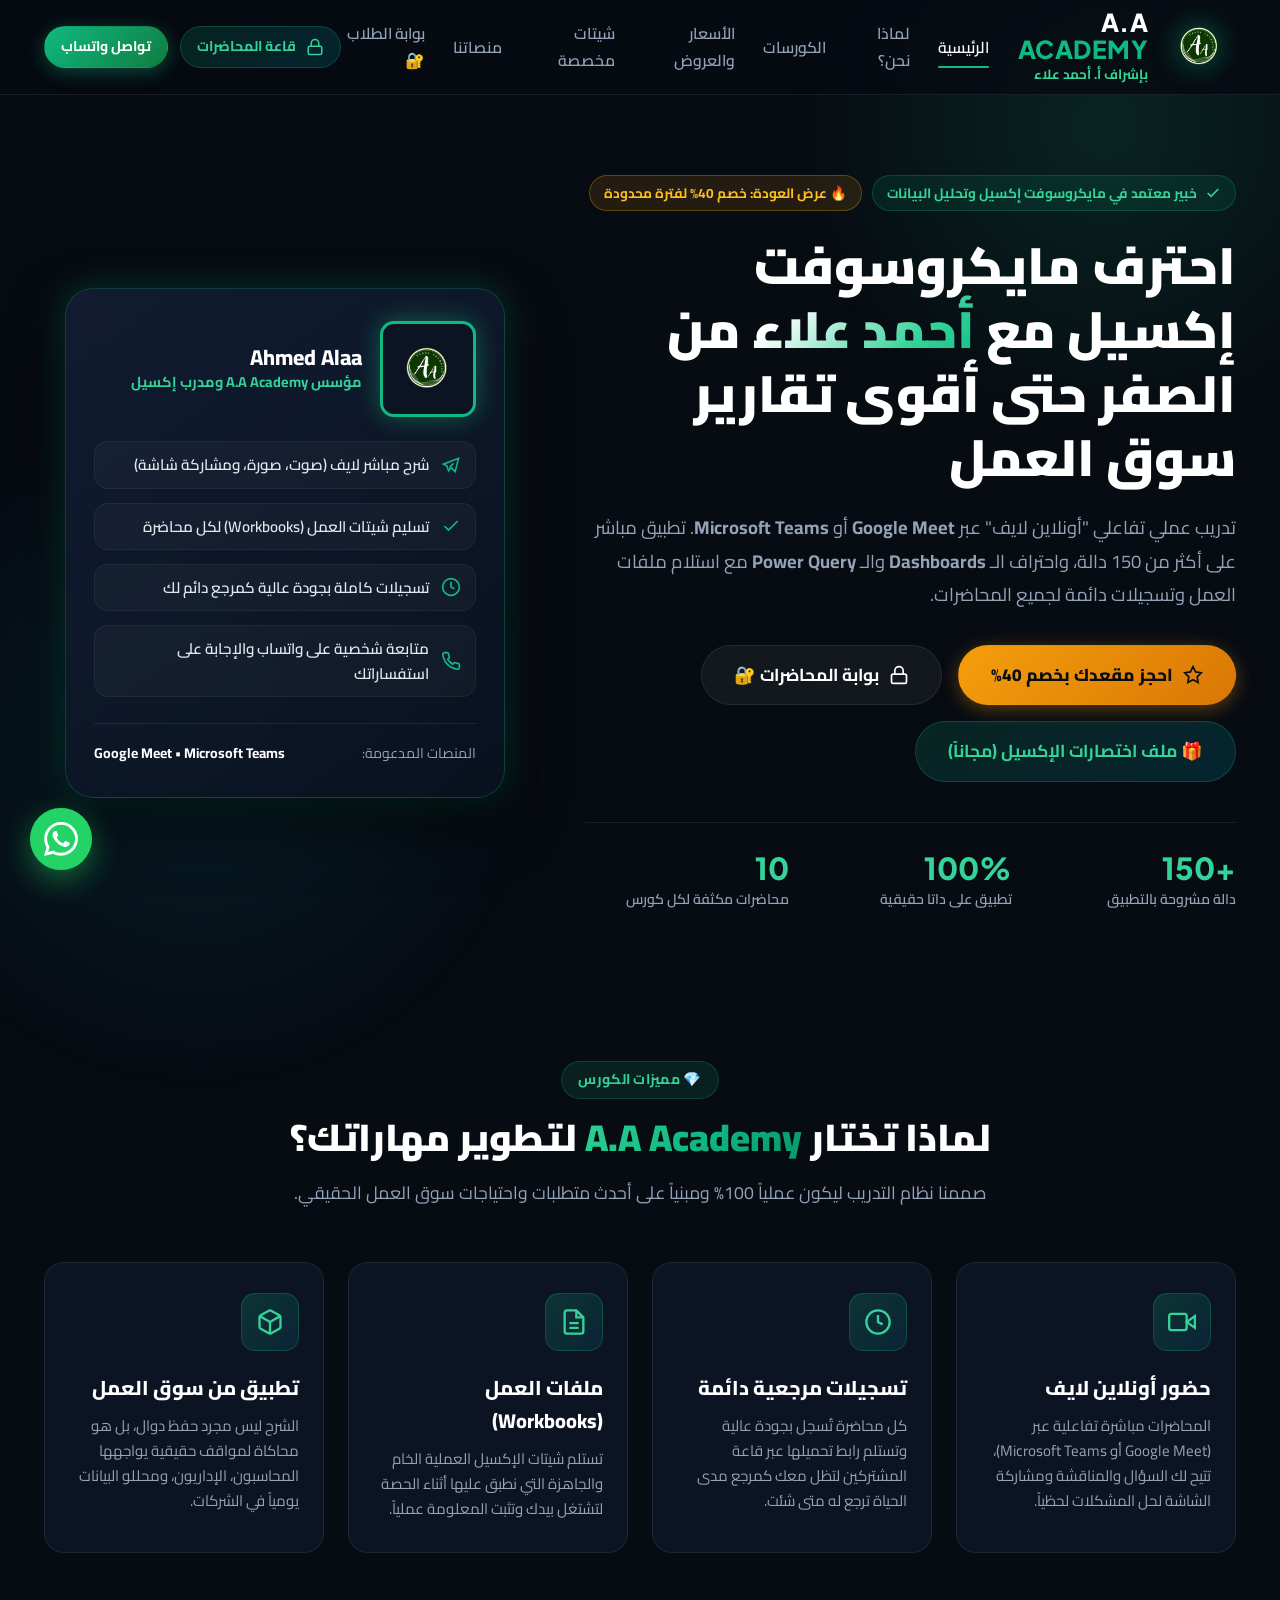
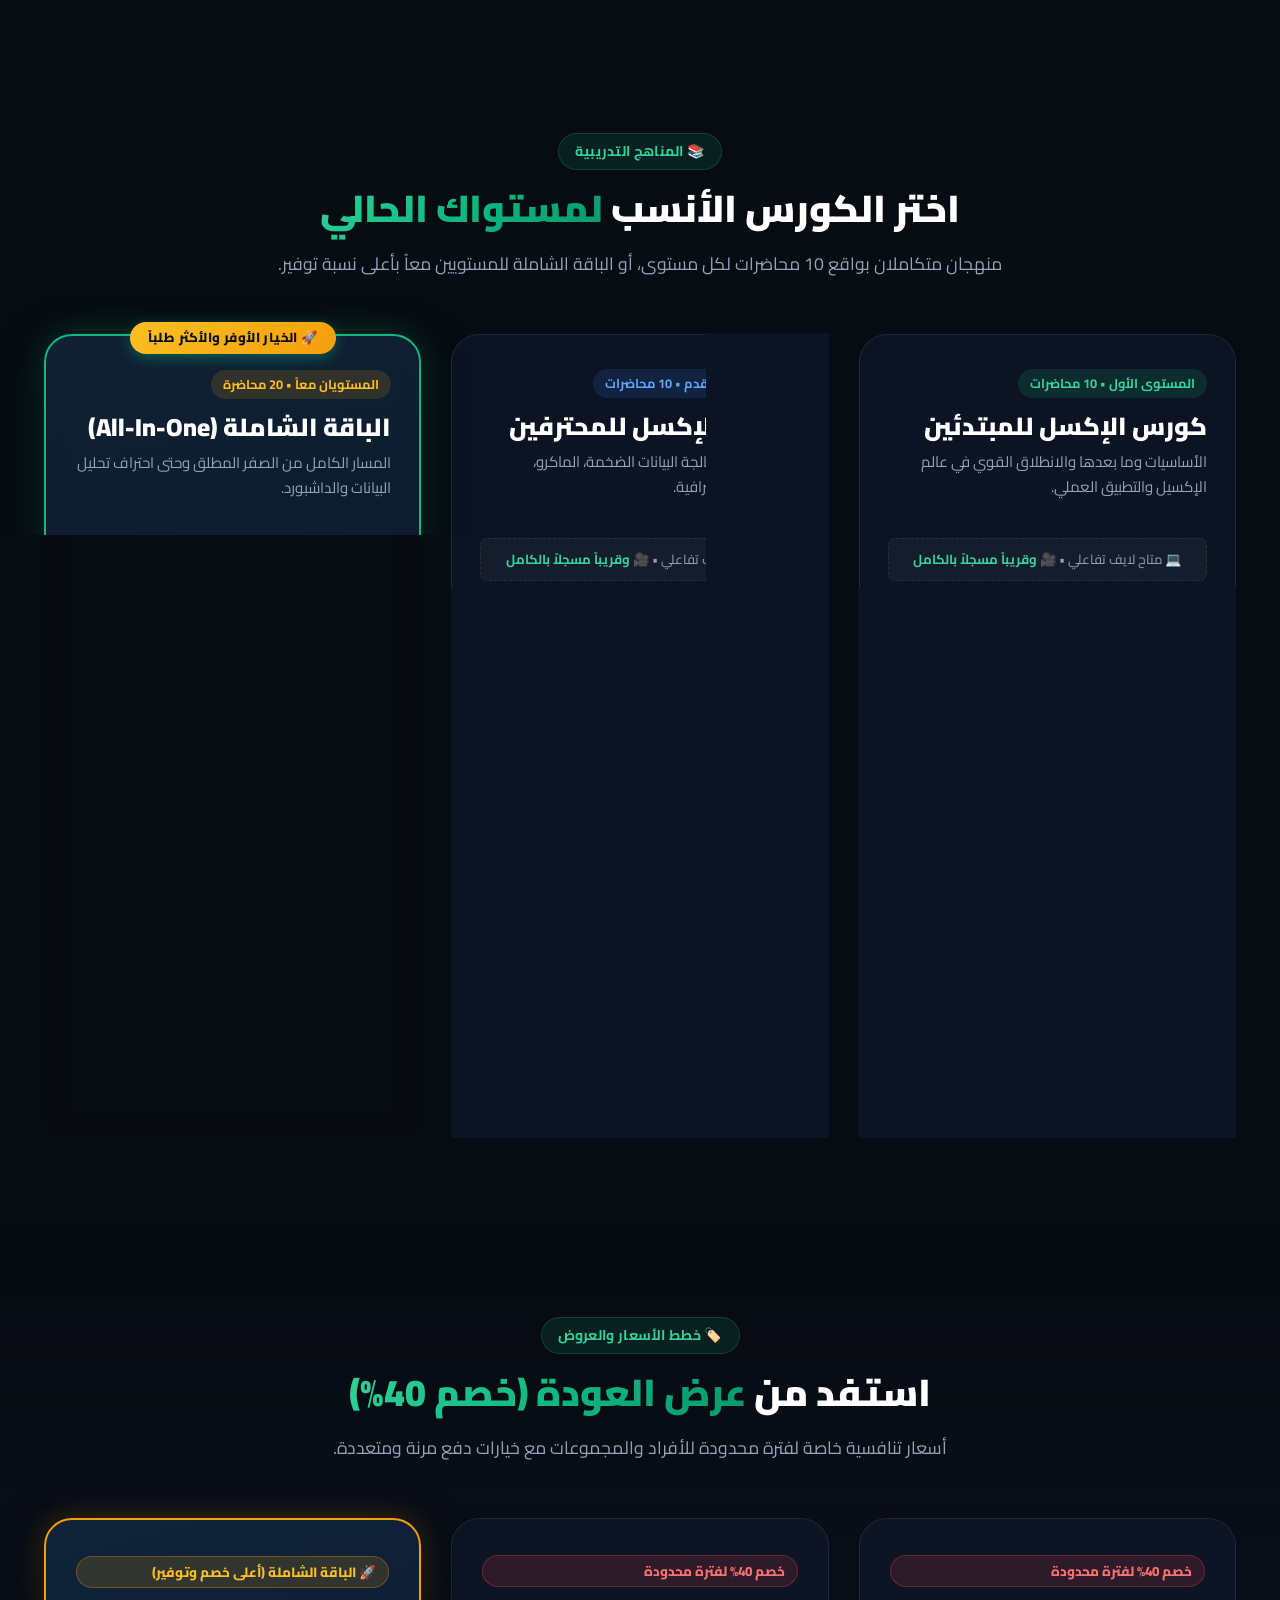
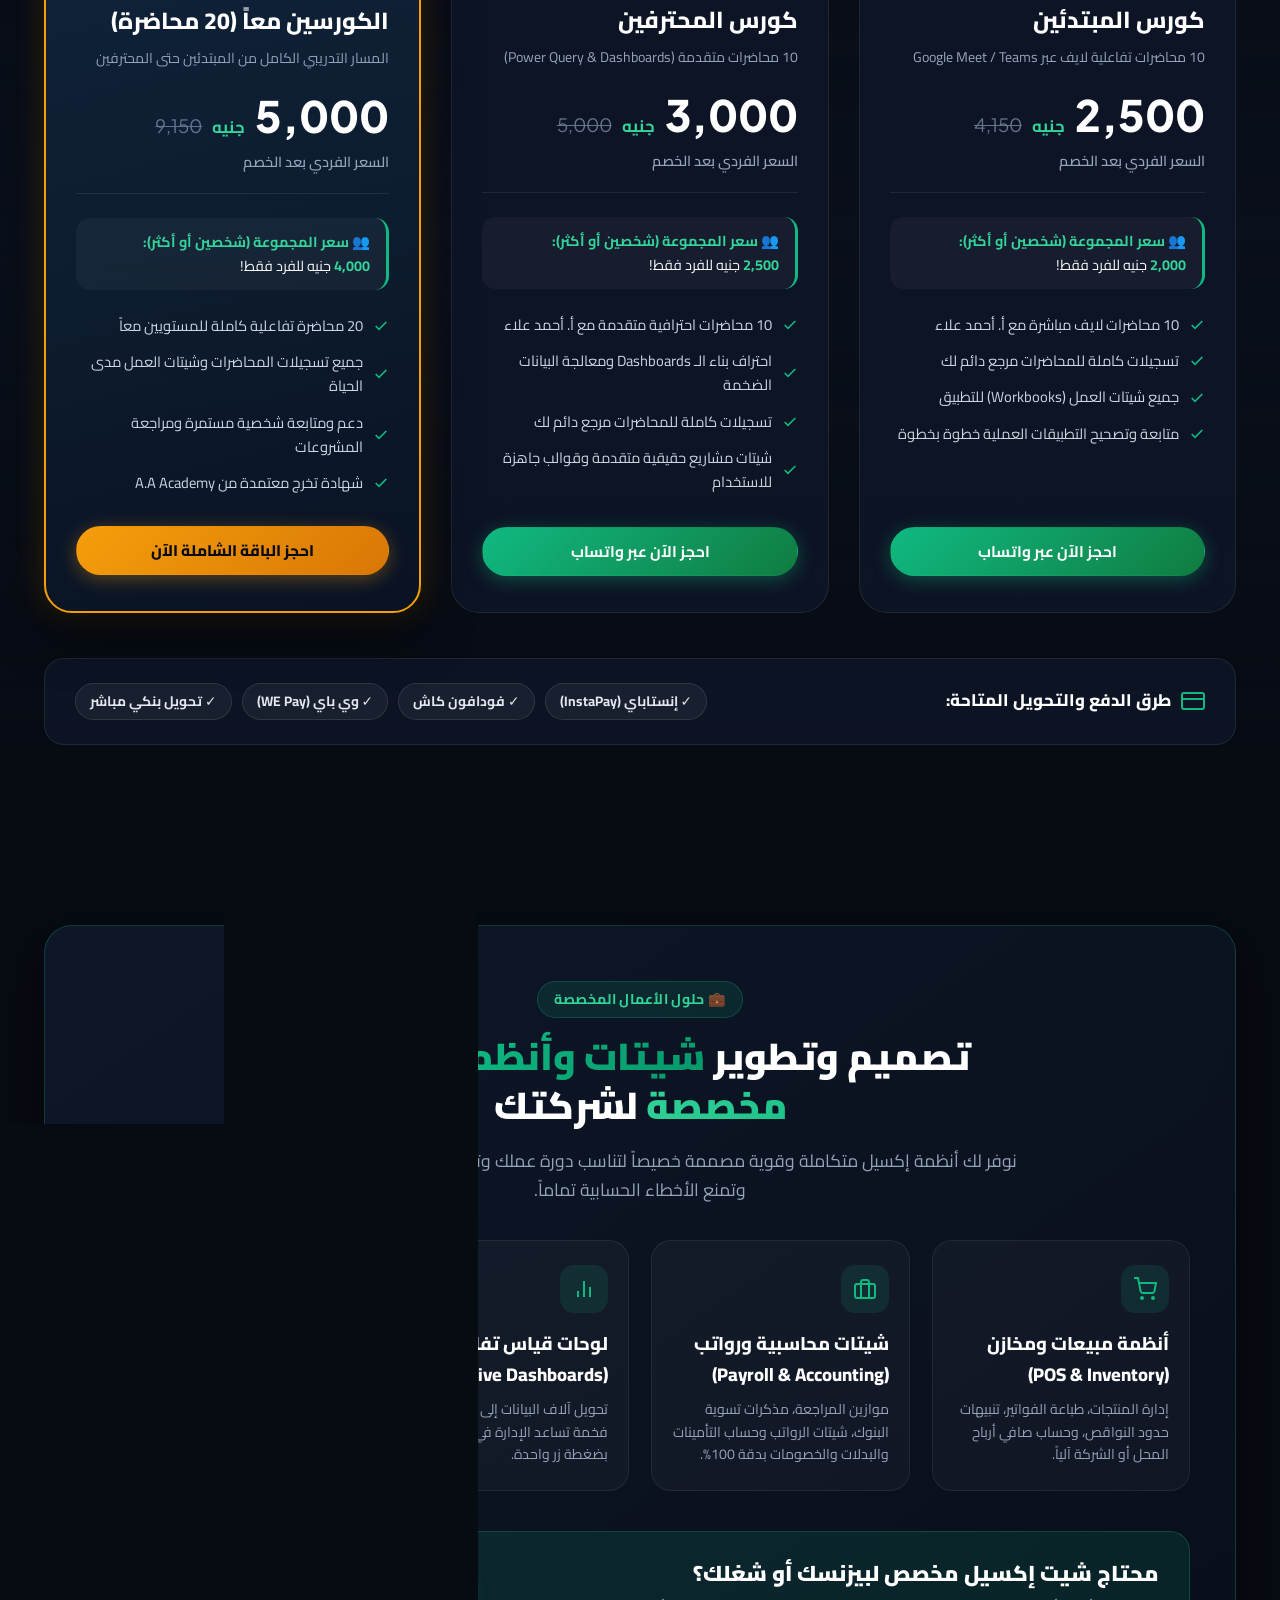
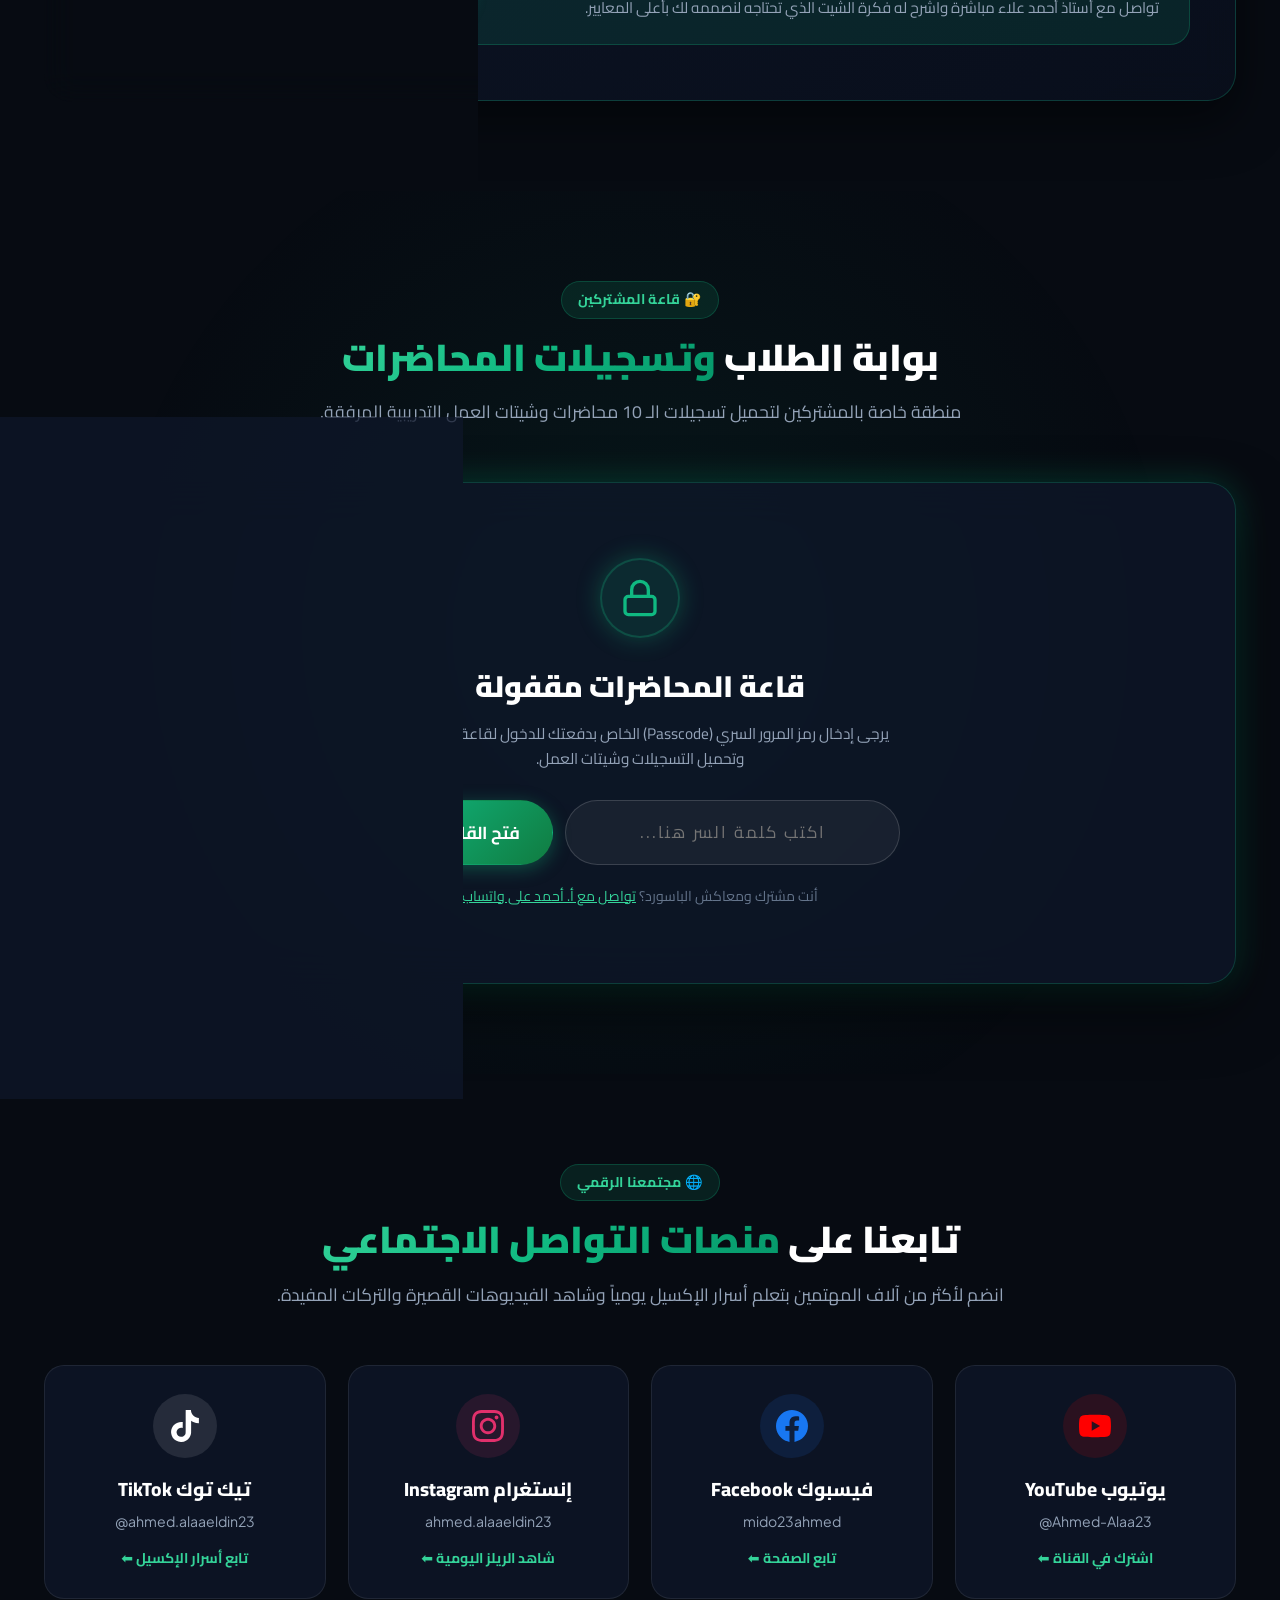
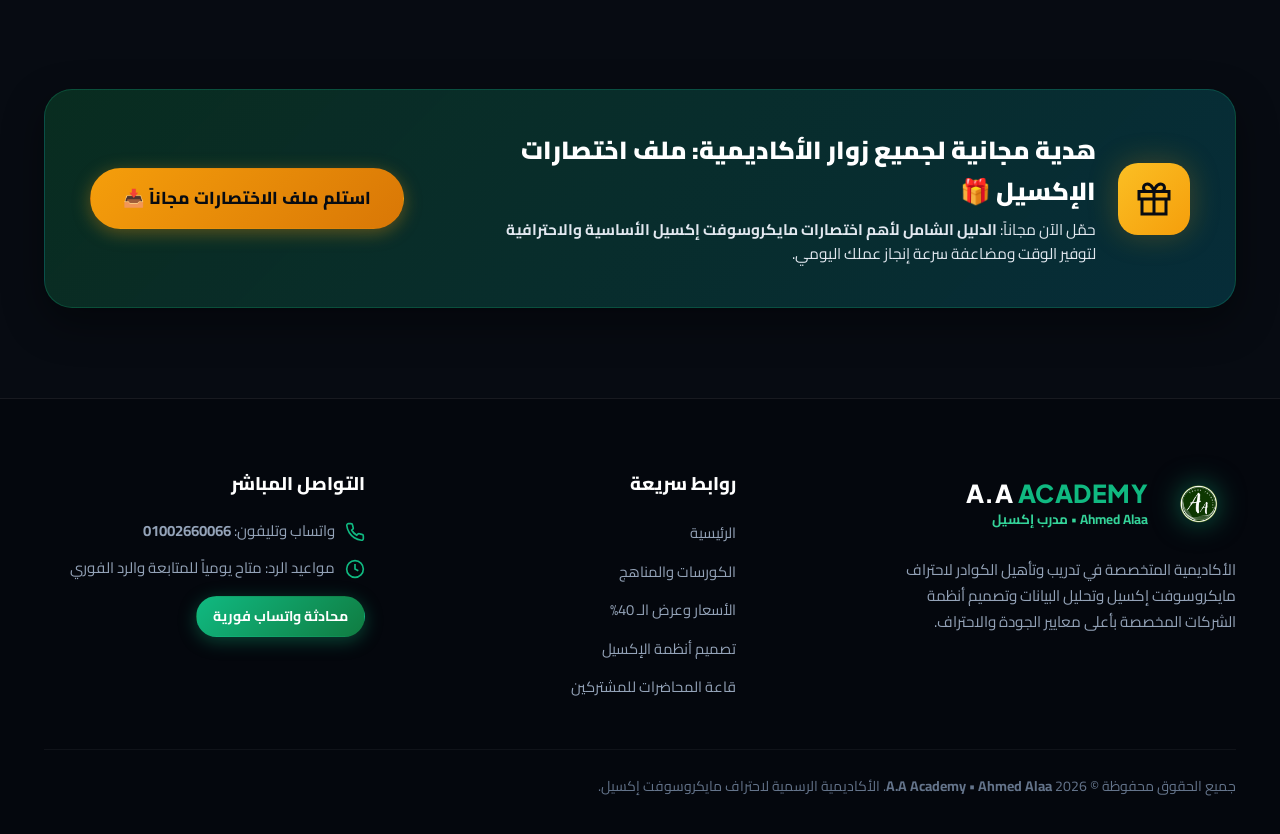
==== commit 43192607: "Add files via upload" ====
--- a/index.html
+++ b/index.html
@@ -809,7 +809,7 @@
   </a>
 
   <!-- JavaScript Modules -->
-  <script src="portal-config.js"></script>
+  <script src="portal-config.js" onerror="this.onerror=null;var s=document.createElement('script');s.src='portal config.js';document.head.appendChild(s);"></script>
   <script src="app.js"></script>
 </body>
 </html>
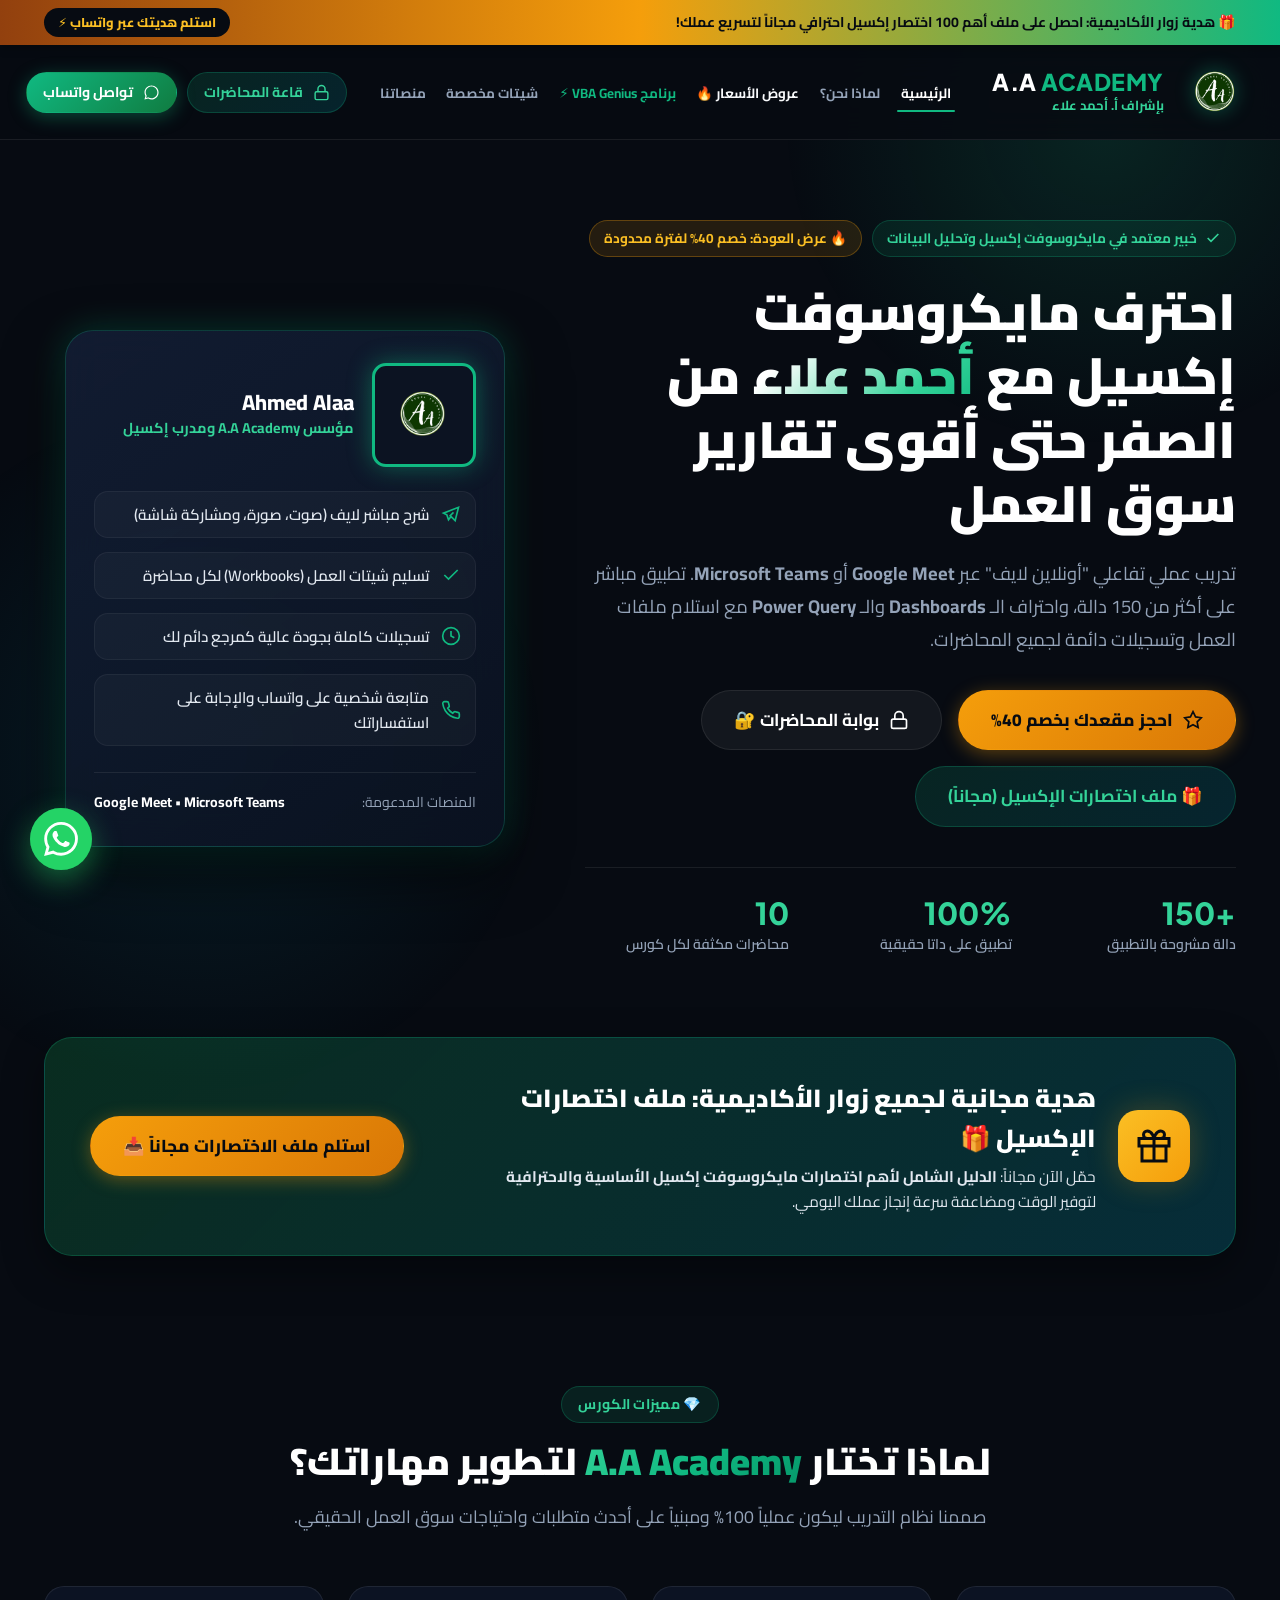
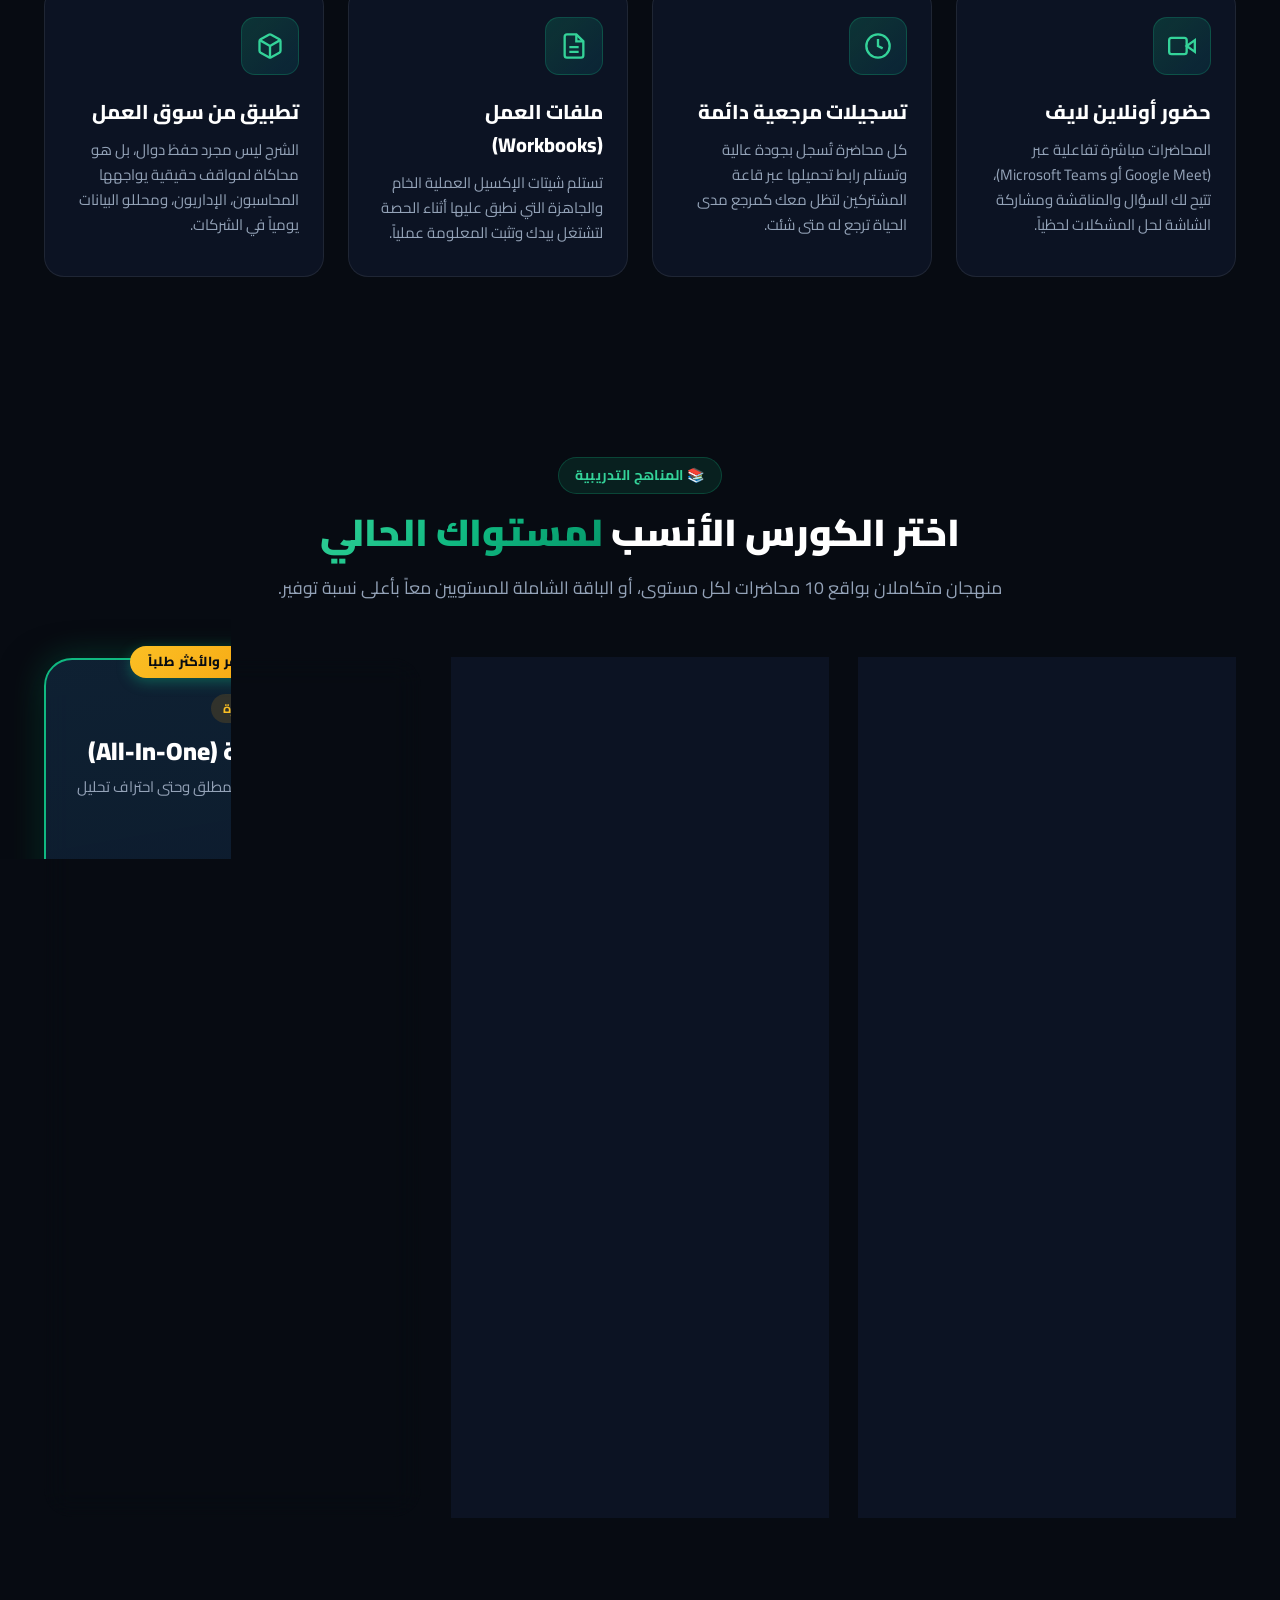
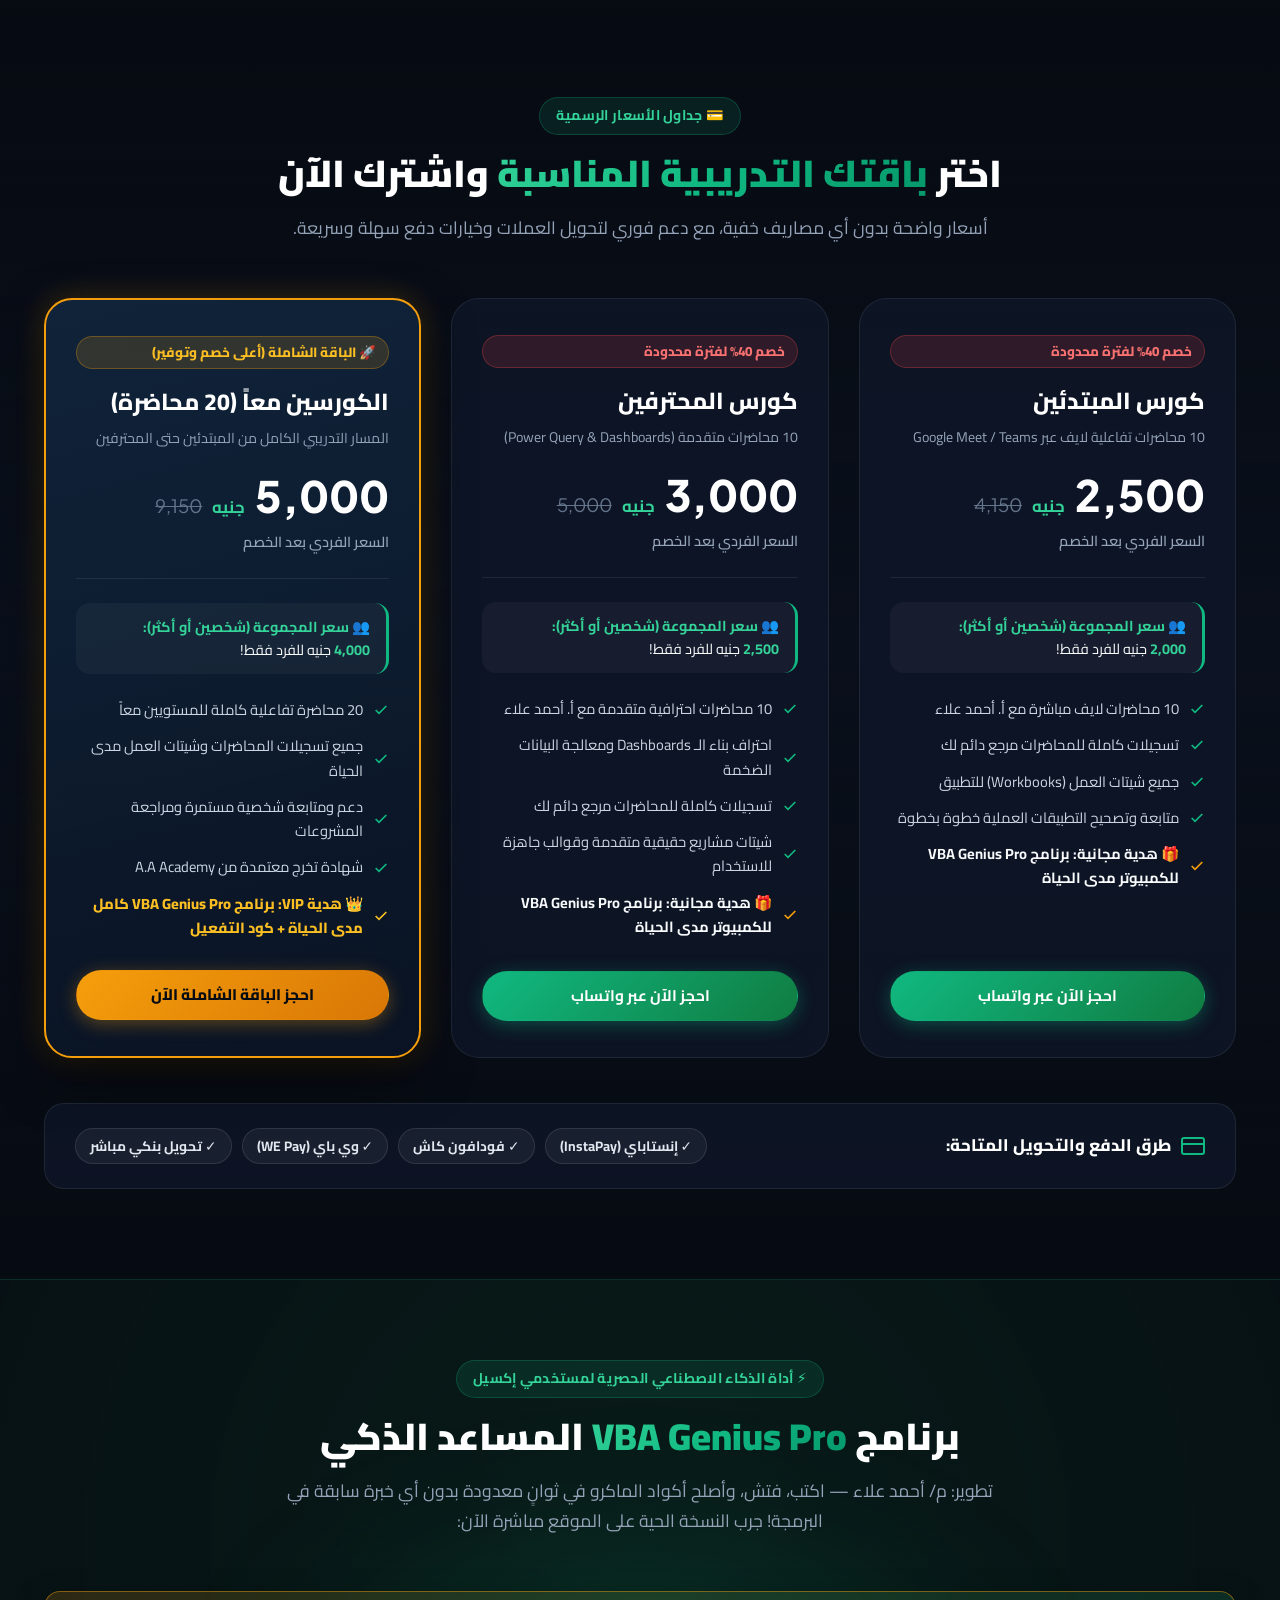
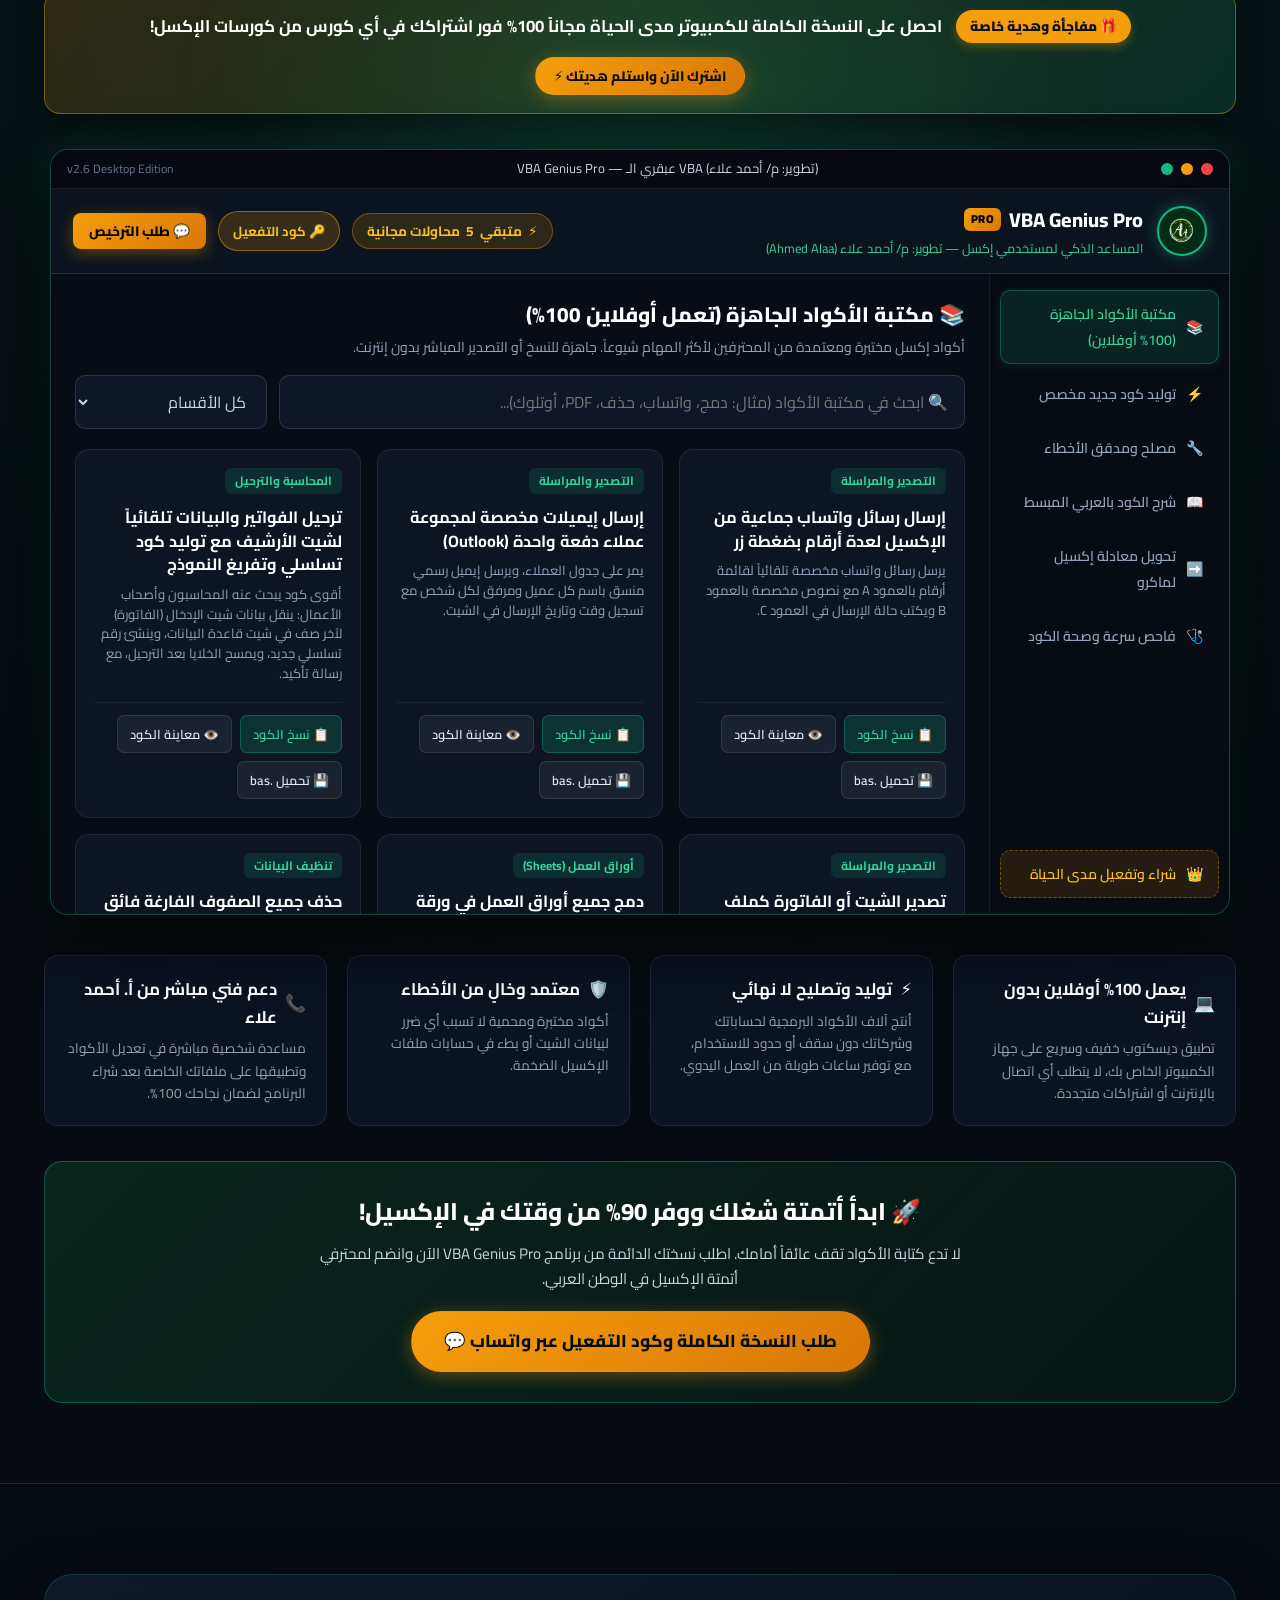
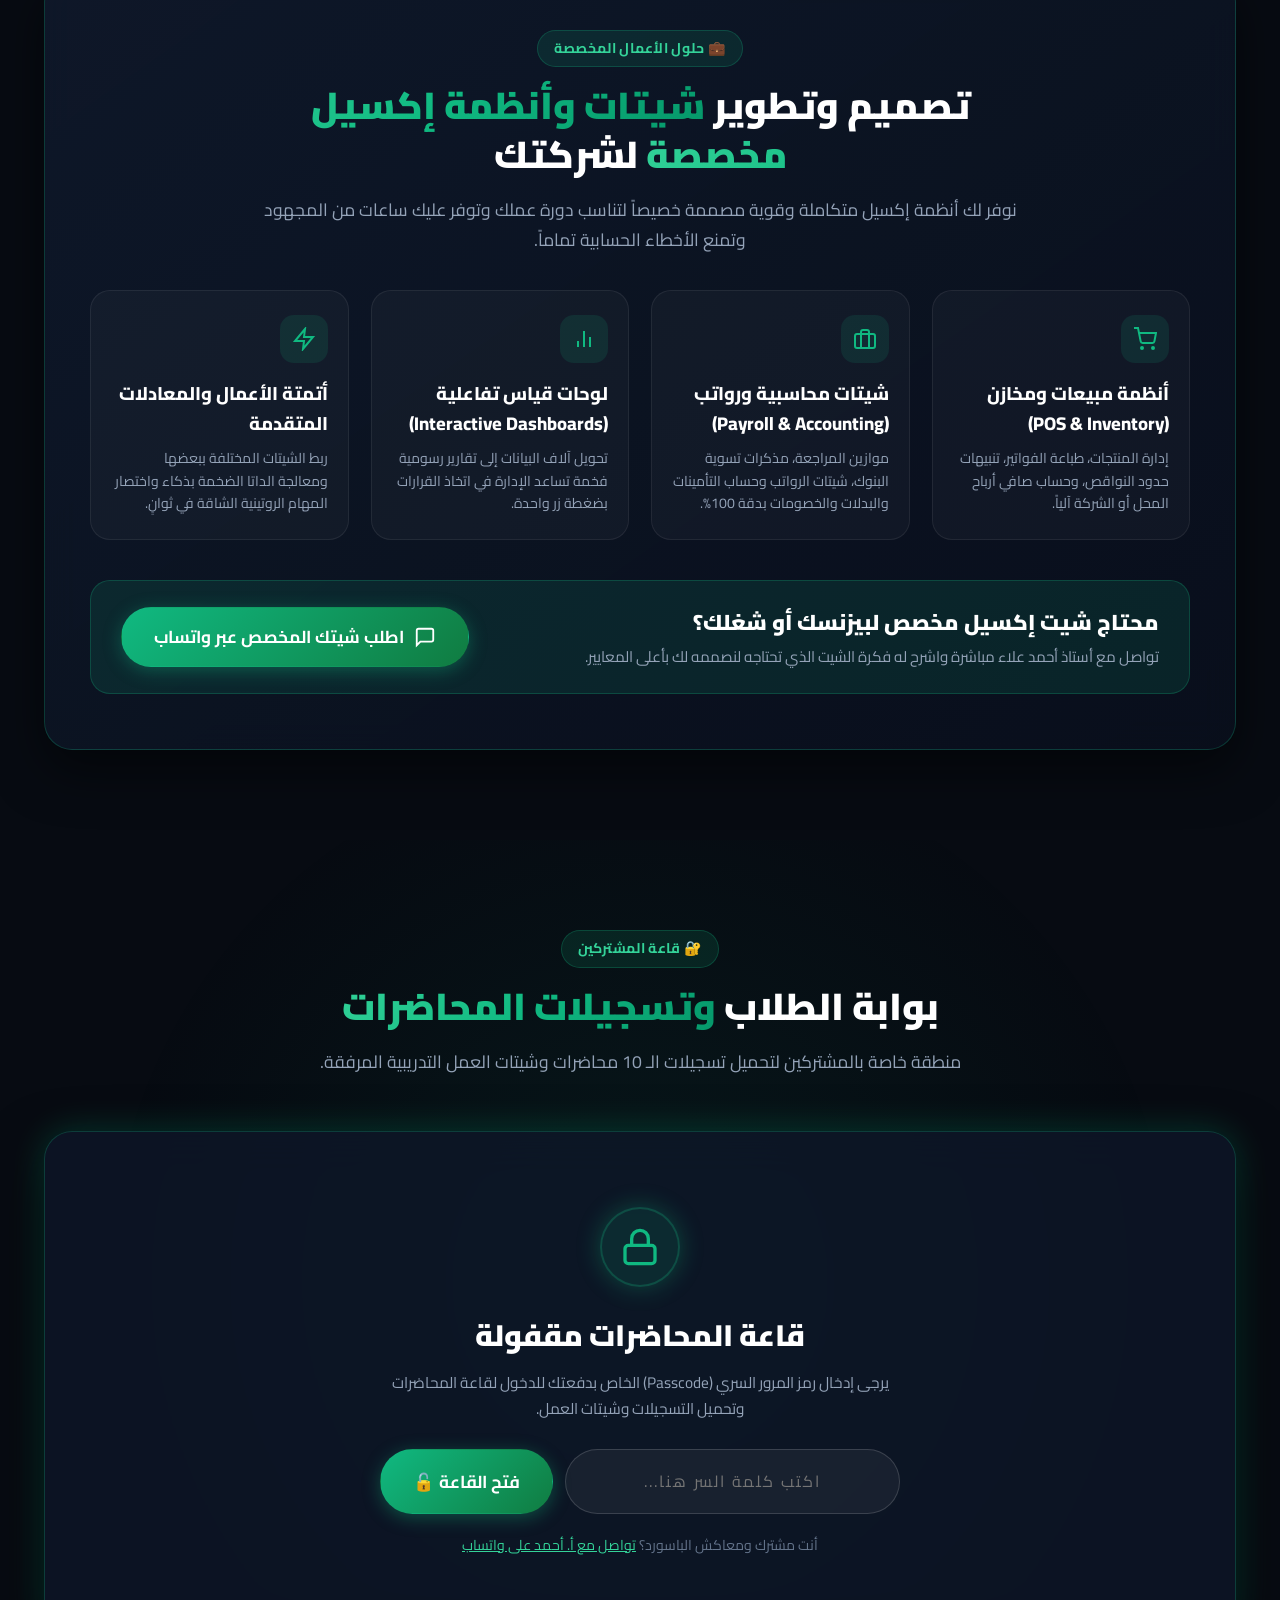
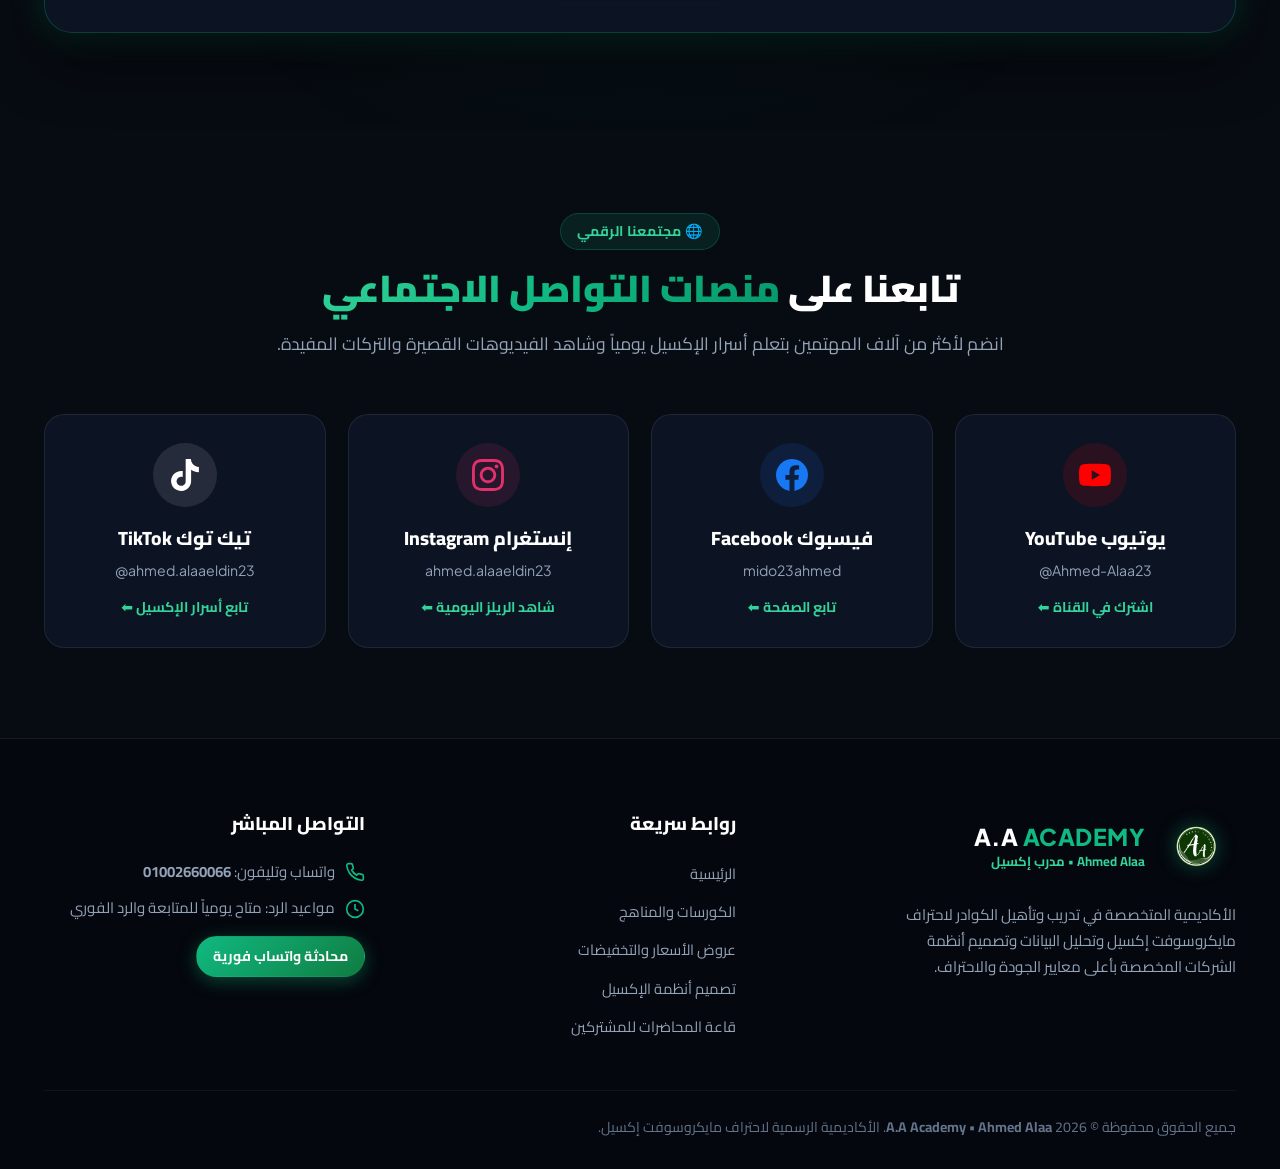
==== commit 33831b4d: "Add files via upload" ====
--- a/index.html
+++ b/index.html
@@ -1,815 +1,1311 @@
-<!DOCTYPE html>
-<html lang="ar" dir="rtl">
-<head>
-  <meta charset="UTF-8">
-  <meta name="viewport" content="width=device-width, initial-scale=1.0">
-  <title>A.A Academy | أكاديمية أحمد علاء لاحتراف مايكروسوفت إكسيل</title>
-  
-  <!-- Meta & SEO Tags -->
-  <meta name="description" content="الأكاديمية الرسمية للأستاذ أحمد علاء لتعليم مايكروسوفت إكسيل وتحليل البيانات من الصفر حتى الاحتراف، تصميم شيتات وأنظمة الشركات، وكورسات أونلاين تفاعلية لايف عبر Google Meet و Microsoft Teams.">
-  <meta name="keywords" content="إكسيل, تعليم إكسيل, كورس إكسيل للمبتدئين, كورس إكسيل للمحترفين, شيتات إكسيل, أحمد علاء, A.A Academy, Pivot Tables, Power Query, Dashboards">
-  <meta name="author" content="Ahmed Alaa">
-  
-  <!-- Favicon -->
-  <link rel="icon" type="image/png" href="Logo.png">
-
-  <!-- Stylesheet -->
-  <link rel="stylesheet" href="style.css">
-</head>
-<body>
-
-  <!-- =========================================================================
-       Header & Navigation
-       ========================================================================= -->
-  <header class="header">
-    <div class="container">
-      <nav class="navbar" aria-label="التنقل الرئيسي">
-        
-        <!-- Logo & Brand -->
-        <a href="#hero" class="brand">
-          <img src="Logo.png" alt="A.A Academy Logo" class="brand-logo">
-          <div class="brand-text">
-            <span class="brand-name">A.A <span>ACADEMY</span></span>
-            <span class="brand-sub">بإشراف أ. أحمد علاء</span>
-          </div>
-        </a>
-
-        <!-- Desktop Navigation Links -->
-        <ul class="nav-links" id="navLinks">
-          <li><a href="#hero" class="nav-link active">الرئيسية</a></li>
-          <li><a href="#features" class="nav-link">لماذا نحن؟</a></li>
-          <li><a href="#courses" class="nav-link">الكورسات</a></li>
-          <li><a href="#pricing" class="nav-link">الأسعار والعروض</a></li>
-          <li><a href="#custom-sheets" class="nav-link">شيتات مخصصة</a></li>
-          <li><a href="#social" class="nav-link">منصاتنا</a></li>
-          <li><a href="#portal" class="nav-link">بوابة الطلاب 🔐</a></li>
-        </ul>
-
-        <!-- Navigation Actions -->
-        <div class="nav-actions">
-          <a href="#portal" class="btn btn-portal btn-sm">
-            <svg width="18" height="18" viewBox="0 0 24 24" fill="none" stroke="currentColor" stroke-width="2"><rect x="3" y="11" width="18" height="11" rx="2" ry="2"></rect><path d="M7 11V7a5 5 0 0 1 10 0v4"></path></svg>
-            قاعة المحاضرات
-          </a>
-          <a href="https://wa.me/201002660066?text=%D8%A3%D9%87%D9%84%D8%A7%D9%8B%20%D8%A3%D8%B3%D8%AA%D8%A7%D8%B0%20%D8%A3%D8%AD%D9%85%D8%AF%D8%8C%20%D8%AD%D8%A7%D8%A8%D8%A8%20%D8%A3%D8%B3%D8%AA%D9%81%D8%B3%D8%B1%20%D8%B9%D9%86%20%D8%AA%D9%81%D8%A7%D8%B5%D9%8A%D9%84%20%D9%83%D9%88%D8%B1%D8%B3%20%D8%A7%D9%84%D8%A5%D9%83%D8%B3%D9%8A%D9%84%20%D8%A7%D9%84%D9%82%D8%A7%D8%AF%D9%85" target="_blank" rel="noopener noreferrer" class="btn btn-primary btn-sm">
-            تواصل واتساب
-          </a>
-          <button class="mobile-toggle" id="mobileMenuToggle" aria-label="فتح القائمة">
-            <svg viewBox="0 0 24 24" fill="none" stroke="currentColor" stroke-width="2"><line x1="3" y1="12" x2="21" y2="12"></line><line x1="3" y1="6" x2="21" y2="6"></line><line x1="3" y1="18" x2="21" y2="18"></line></svg>
-          </button>
-        </div>
-
-      </nav>
-    </div>
-  </header>
-
-  <!-- =========================================================================
-       Hero Section
-       ========================================================================= -->
-  <section class="section hero" id="hero">
-    <div class="container">
-      <div class="hero-grid">
-        
-        <!-- Text & Call to Action -->
-        <div class="hero-content">
-          <div class="hero-badge-row">
-            <span class="hero-pill">
-              <svg width="16" height="16" viewBox="0 0 24 24" fill="none" stroke="currentColor" stroke-width="2.5"><polyline points="20 6 9 17 4 12"></polyline></svg>
-              خبير معتمد في مايكروسوفت إكسيل وتحليل البيانات
-            </span>
-            <span class="hero-pill gold">
-              🔥 عرض العودة: خصم 40% لفترة محدودة
-            </span>
-          </div>
-
-          <h1 class="hero-title">
-            احترف مايكروسوفت إكسيل مع <span class="gradient-text">أحمد علاء</span> من الصفر حتى أقوى تقارير سوق العمل
-          </h1>
-
-          <p class="hero-description">
-            تدريب عملي تفاعلي "أونلاين لايف" عبر <strong>Google Meet</strong> أو <strong>Microsoft Teams</strong>. 
-            تطبيق مباشر على أكثر من 150 دالة، واحتراف الـ <strong>Dashboards</strong> والـ <strong>Power Query</strong> مع استلام ملفات العمل وتسجيلات دائمة لجميع المحاضرات.
-          </p>
-
-          <div class="hero-buttons">
-            <a href="#pricing" class="btn btn-gold btn-lg">
-              <svg width="20" height="20" viewBox="0 0 24 24" fill="none" stroke="currentColor" stroke-width="2"><polygon points="12 2 15.09 8.26 22 9.27 17 14.14 18.18 21.02 12 17.77 5.82 21.02 7 14.14 2 9.27 8.91 8.26 12 2"></polygon></svg>
-              احجز مقعدك بخصم 40%
-            </a>
-            <a href="#portal" class="btn btn-secondary btn-lg">
-              <svg width="20" height="20" viewBox="0 0 24 24" fill="none" stroke="currentColor" stroke-width="2"><rect x="3" y="11" width="18" height="11" rx="2" ry="2"></rect><path d="M7 11V7a5 5 0 0 1 10 0v4"></path></svg>
-              بوابة المحاضرات 🔐
-            </a>
-            <a href="#gift" class="btn btn-portal btn-lg">
-              🎁 ملف اختصارات الإكسيل (مجاناً)
-            </a>
-          </div>
-
-          <!-- Hero Stats -->
-          <div class="hero-stats">
-            <div class="stat-item">
-              <h3>+150</h3>
-              <p>دالة مشروحة بالتطبيق</p>
-            </div>
-            <div class="stat-item">
-              <h3>100%</h3>
-              <p>تطبيق على داتا حقيقية</p>
-            </div>
-            <div class="stat-item">
-              <h3>10</h3>
-              <p>محاضرات مكثفة لكل كورس</p>
-            </div>
-          </div>
-        </div>
-
-        <!-- Instructor Visual Showcase Card -->
-        <div class="hero-visual">
-          <div class="hero-card-master">
-            <div class="hero-avatar-wrap">
-              <img src="Logo.png" alt="Ahmed Alaa" class="hero-avatar">
-              <div class="hero-avatar-info">
-                <h4>Ahmed Alaa</h4>
-                <p>مؤسس A.A Academy ومدرب إكسيل</p>
-              </div>
-            </div>
-
-            <ul class="hero-features-list">
-              <li class="hero-feature-row">
-                <svg width="20" height="20" viewBox="0 0 24 24" fill="none" stroke="currentColor" stroke-width="2"><path d="M15 10l-4 4l6 6l4 -16l-18 7l4 2l2 6l3 -4"></path></svg>
-                <span>شرح مباشر لايف (صوت، صورة، ومشاركة شاشة)</span>
-              </li>
-              <li class="hero-feature-row">
-                <svg width="20" height="20" viewBox="0 0 24 24" fill="none" stroke="currentColor" stroke-width="2"><polyline points="20 6 9 17 4 12"></polyline></svg>
-                <span>تسليم شيتات العمل (Workbooks) لكل محاضرة</span>
-              </li>
-              <li class="hero-feature-row">
-                <svg width="20" height="20" viewBox="0 0 24 24" fill="none" stroke="currentColor" stroke-width="2"><circle cx="12" cy="12" r="10"></circle><polyline points="12 6 12 12 16 14"></polyline></svg>
-                <span>تسجيلات كاملة بجودة عالية كمرجع دائم لك</span>
-              </li>
-              <li class="hero-feature-row">
-                <svg width="20" height="20" viewBox="0 0 24 24" fill="none" stroke="currentColor" stroke-width="2"><path d="M22 16.92v3a2 2 0 0 1-2.18 2 19.79 19.79 0 0 1-8.63-3.07 19.5 19.5 0 0 1-6-6 19.79 19.79 0 0 1-3.07-8.67A2 2 0 0 1 4.11 2h3a2 2 0 0 1 2 1.72 12.84 12.84 0 0 0 .7 2.81 2 2 0 0 1-.45 2.11L8.09 9.91a16 16 0 0 0 6 6l1.27-1.27a2 2 0 0 1 2.11-.45 12.84 12.84 0 0 0 2.81.7A2 2 0 0 1 22 16.92z"></path></svg>
-                <span>متابعة شخصية على واتساب والإجابة على استفساراتك</span>
-              </li>
-            </ul>
-
-            <div class="hero-card-footer">
-              <span>المنصات المدعومة:</span>
-              <strong>Google Meet &bull; Microsoft Teams</strong>
-            </div>
-          </div>
-        </div>
-
-      </div>
-    </div>
-  </section>
-
-  <!-- =========================================================================
-       Why A.A Academy (Features)
-       ========================================================================= -->
-  <section class="section" id="features">
-    <div class="container">
-      <div class="section-header">
-        <span class="section-tag">💎 مميزات الكورس</span>
-        <h2 class="section-title">لماذا تختار <span>A.A Academy</span> لتطوير مهاراتك؟</h2>
-        <p class="section-subtitle">صممنا نظام التدريب ليكون عملياً 100% ومبنياً على أحدث متطلبات واحتياجات سوق العمل الحقيقي.</p>
-      </div>
-
-      <div class="features-grid">
-        <div class="feature-box">
-          <div class="feature-icon-wrapper">
-            <svg width="28" height="28" viewBox="0 0 24 24" fill="none" stroke="currentColor" stroke-width="2"><polygon points="23 7 16 12 23 17 23 7"></polygon><rect x="1" y="5" width="15" height="14" rx="2" ry="2"></rect></svg>
-          </div>
-          <h3>حضور أونلاين لايف</h3>
-          <p>المحاضرات مباشرة تفاعلية عبر (Google Meet أو Microsoft Teams)، تتيح لك السؤال والمناقشة ومشاركة الشاشة لحل المشكلات لحظياً.</p>
-        </div>
-
-        <div class="feature-box">
-          <div class="feature-icon-wrapper">
-            <svg width="28" height="28" viewBox="0 0 24 24" fill="none" stroke="currentColor" stroke-width="2"><circle cx="12" cy="12" r="10"></circle><polyline points="12 6 12 12 16 14"></polyline></svg>
-          </div>
-          <h3>تسجيلات مرجعية دائمة</h3>
-          <p>كل محاضرة تُسجل بجودة عالية وتستلم رابط تحميلها عبر قاعة المشتركين لتظل معك كمرجع مدى الحياة ترجع له متى شئت.</p>
-        </div>
-
-        <div class="feature-box">
-          <div class="feature-icon-wrapper">
-            <svg width="28" height="28" viewBox="0 0 24 24" fill="none" stroke="currentColor" stroke-width="2"><path d="M14 2H6a2 2 0 0 0-2 2v16a2 2 0 0 0 2 2h12a2 2 0 0 0 2-2V8z"></path><polyline points="14 2 14 8 20 8"></polyline><line x1="16" y1="13" x2="8" y2="13"></line><line x1="16" y1="17" x2="8" y2="17"></line></svg>
-          </div>
-          <h3>ملفات العمل (Workbooks)</h3>
-          <p>تستلم شيتات الإكسيل العملية الخام والجاهزة التي نطبق عليها أثناء الحصة لتشتغل بيدك وتثبت المعلومة عملياً.</p>
-        </div>
-
-        <div class="feature-box">
-          <div class="feature-icon-wrapper">
-            <svg width="28" height="28" viewBox="0 0 24 24" fill="none" stroke="currentColor" stroke-width="2"><path d="M21 16V8a2 2 0 0 0-1-1.73l-7-4a2 2 0 0 0-2 0l-7 4A2 2 0 0 0 3 8v8a2 2 0 0 0 1 1.73l7 4a2 2 0 0 0 2 0l7-4A2 2 0 0 0 21 16z"></path><polyline points="3.27 6.96 12 12.01 20.73 6.96"></polyline><line x1="12" y1="22.08" x2="12" y2="12"></line></svg>
-          </div>
-          <h3>تطبيق من سوق العمل</h3>
-          <p>الشرح ليس مجرد حفظ دوال، بل هو محاكاة لمواقف حقيقية يواجهها المحاسبون، الإداريون، ومحللو البيانات يومياً في الشركات.</p>
-        </div>
-      </div>
-    </div>
-  </section>
-
-  <!-- =========================================================================
-       Courses Curriculum Section (الكورسات والمناهج)
-       ========================================================================= -->
-  <section class="section" id="courses">
-    <div class="container">
-      <div class="section-header">
-        <span class="section-tag">📚 المناهج التدريبية</span>
-        <h2 class="section-title">اختر الكورس الأنسب <span>لمستواك الحالي</span></h2>
-        <p class="section-subtitle">منهجان متكاملان بواقع 10 محاضرات لكل مستوى، أو الباقة الشاملة للمستويين معاً بأعلى نسبة توفير.</p>
-      </div>
-
-      <div class="courses-grid">
-        
-        <!-- Course 1: Beginners -->
-        <div class="course-card">
-          <div class="course-header">
-            <span class="course-level-tag beginner">المستوى الأول &bull; 10 محاضرات</span>
-            <h3 class="course-title">كورس الإكسل للمبتدئين</h3>
-            <p class="course-desc">الأساسيات وما بعدها والانطلاق القوي في عالم الإكسيل والتطبيق العملي.</p>
-          </div>
-
-          <div class="course-mode-badge">
-            💻 متاح لايف تفاعلي &bull; <strong>🎥 وقريباً مسجلاً بالكامل</strong>
-          </div>
-
-          <div class="course-meta">
-            <span>⏱️ 10 محاضرات تفاعلية</span>
-            <span>📊 +100 دالة مشروحة</span>
-          </div>
-
-          <ul class="course-syllabus">
-            <li>
-              <svg width="18" height="18" viewBox="0 0 24 24" fill="none" stroke="currentColor" stroke-width="2.5"><polyline points="20 6 9 17 4 12"></polyline></svg>
-              <span>واجهة البرنامج واستخدام الأدوات بالطريقة الصحيحة الاحترافية.</span>
-            </li>
-            <li>
-              <svg width="18" height="18" viewBox="0 0 24 24" fill="none" stroke="currentColor" stroke-width="2.5"><polyline points="20 6 9 17 4 12"></polyline></svg>
-              <span>تصميم وتنسيق الجداول والقوائم المنسدلة (Data Validation).</span>
-            </li>
-            <li>
-              <svg width="18" height="18" viewBox="0 0 24 24" fill="none" stroke="currentColor" stroke-width="2.5"><polyline points="20 6 9 17 4 12"></polyline></svg>
-              <span>عمل الرسومات والمخططات البيانية (Charts) بجميع أنواعها.</span>
-            </li>
-            <li>
-              <svg width="18" height="18" viewBox="0 0 24 24" fill="none" stroke="currentColor" stroke-width="2.5"><polyline points="20 6 9 17 4 12"></polyline></svg>
-              <span>تعريف الدوال وأنواعها وكيفية بنائها وفهم تركيبتها الرياضية.</span>
-            </li>
-            <li>
-              <svg width="18" height="18" viewBox="0 0 24 24" fill="none" stroke="currentColor" stroke-width="2.5"><polyline points="20 6 9 17 4 12"></polyline></svg>
-              <span>شرح وتطبيق عملي لأكثر من 100 دالة، وفن دمج الدوال معاً.</span>
-            </li>
-            <li>
-              <svg width="18" height="18" viewBox="0 0 24 24" fill="none" stroke="currentColor" stroke-width="2.5"><polyline points="20 6 9 17 4 12"></polyline></svg>
-              <span>الجداول المحورية (Pivot Tables) لتلخيص التقارير السريعة بنقرة زر.</span>
-            </li>
-          </ul>
-
-          <a href="https://wa.me/201002660066?text=%D8%A3%D9%87%D9%84%D8%A7%D9%8B%20%D8%A3%D8%B3%D8%AA%D8%A7%D8%B0%20%D8%A3%D8%AD%D9%85%D8%AF%D8%8C%20%D8%AD%D8%A7%D8%A8%D8%A8%20%D8%A3%D8%AD%D8%AC%D8%B2%20%D9%83%D9%88%D8%B1%D8%B3%20%D8%A7%D9%84%D8%A5%D9%83%D8%B3%D9%84%20%D9%84%D9%84%D9%85%D8%A8%D8%AA%D8%AF%D8%A6%D9%8A%D9%86%20%D8%A8%D8%A7%D9%84%D8%B9%D8%B1%D8%B6" target="_blank" rel="noopener noreferrer" class="btn btn-secondary btn-block">
-            استفسر واحجز كورس المبتدئين
-          </a>
-        </div>
-
-        <!-- Course 2: Advanced Pro -->
-        <div class="course-card">
-          <div class="course-header">
-            <span class="course-level-tag pro">المستوى المتقدم &bull; 10 محاضرات</span>
-            <h3 class="course-title">كورس الإكسل للمحترفين</h3>
-            <p class="course-desc">نقلة نوعية لمعالجة البيانات الضخمة، الماكرو، والداشبورد الاحترافية.</p>
-          </div>
-
-          <div class="course-mode-badge">
-            💻 متاح لايف تفاعلي &bull; <strong>🎥 وقريباً مسجلاً بالكامل</strong>
-          </div>
-
-          <div class="course-meta">
-            <span>⏱️ 10 محاضرات متقدمة</span>
-            <span>📈 Dashboards & Power Query</span>
-          </div>
-
-          <ul class="course-syllabus">
-            <li>
-              <svg width="18" height="18" viewBox="0 0 24 24" fill="none" stroke="currentColor" stroke-width="2.5"><polyline points="20 6 9 17 4 12"></polyline></svg>
-              <span>شرح وتطبيق لأكثر من 50 دالة متقدمة ومعقدة للمحللين الماليين.</span>
-            </li>
-            <li>
-              <svg width="18" height="18" viewBox="0 0 24 24" fill="none" stroke="currentColor" stroke-width="2.5"><polyline points="20 6 9 17 4 12"></polyline></svg>
-              <span>التعمق الاحترافي في الـ Pivot Tables والحقول المحسوبة والتجميع الزمني.</span>
-            </li>
-            <li>
-              <svg width="18" height="18" viewBox="0 0 24 24" fill="none" stroke="currentColor" stroke-width="2.5"><polyline points="20 6 9 17 4 12"></polyline></svg>
-              <span>التعمق في خصائص الإكسيل المتقدمة والربط بين ملفات متعددة.</span>
-            </li>
-            <li>
-              <svg width="18" height="18" viewBox="0 0 24 24" fill="none" stroke="currentColor" stroke-width="2.5"><polyline points="20 6 9 17 4 12"></polyline></svg>
-              <span>احتراف الباور كويري (Power Query) لأتمتة تنظيف ودمج الداتا الضخمة.</span>
-            </li>
-            <li>
-              <svg width="18" height="18" viewBox="0 0 24 24" fill="none" stroke="currentColor" stroke-width="2.5"><polyline points="20 6 9 17 4 12"></polyline></svg>
-              <span>تصميم لوحات قياس احترافية (Interactive Dashboards) بنقرة زر.</span>
-            </li>
-            <li>
-              <svg width="18" height="18" viewBox="0 0 24 24" fill="none" stroke="currentColor" stroke-width="2.5"><polyline points="20 6 9 17 4 12"></polyline></svg>
-              <span>تركات وخبايا متقدمة في الإكسل توفر عليك ساعات طويلة من الشغل اليومي.</span>
-            </li>
-          </ul>
-
-          <a href="https://wa.me/201002660066?text=%D8%A3%D9%87%D9%84%D8%A7%D9%8B%20%D8%A3%D8%B3%D8%AA%D8%A7%D8%B0%20%D8%A3%D8%AD%D9%85%D8%AF%D8%8C%20%D8%AD%D8%A7%D8%A8%D8%A8%20%D8%A3%D8%AD%D8%AC%D8%B2%20%D9%83%D9%88%D8%B1%D8%B3%20%D8%A7%D9%84%D8%A5%D9%83%D8%B3%D9%84%20%D9%84%D9%84%D9%85%D8%AD%D8%AA%D8%B1%D9%81%D9%8A%D9%86%20%D8%A8%D8%A7%D9%84%D8%B9%D8%B1%D8%B6" target="_blank" rel="noopener noreferrer" class="btn btn-secondary btn-block">
-            استفسر واحجز كورس المحترفين
-          </a>
-        </div>
-
-        <!-- Course 3: The Comprehensive Bundle -->
-        <div class="course-card highlight">
-          <span class="course-badge-top gold">🚀 الخيار الأوفر والأكثر طلباً</span>
-          
-          <div class="course-header">
-            <span class="course-level-tag bundle">المستويان معاً &bull; 20 محاضرة</span>
-            <h3 class="course-title">الباقة الشاملة (All-In-One)</h3>
-            <p class="course-desc">المسار الكامل من الصفر المطلق وحتى احتراف تحليل البيانات والداشبورد.</p>
-          </div>
-
-          <div class="course-mode-badge">
-            💻 متاح لايف تفاعلي &bull; <strong>🎥 وقريباً مسجلاً بالكامل</strong>
-          </div>
-
-          <div class="course-meta">
-            <span>🚀 20 محاضرة شاملة</span>
-            <span>⭐ أعلى نسبة توفير وخصم</span>
-          </div>
-
-          <ul class="course-syllabus">
-            <li>
-              <svg width="18" height="18" viewBox="0 0 24 24" fill="none" stroke="currentColor" stroke-width="2.5"><polyline points="20 6 9 17 4 12"></polyline></svg>
-              <span>جميع محاضرات كورس المبتدئين الـ 10 بالكامل.</span>
-            </li>
-            <li>
-              <svg width="18" height="18" viewBox="0 0 24 24" fill="none" stroke="currentColor" stroke-width="2.5"><polyline points="20 6 9 17 4 12"></polyline></svg>
-              <span>جميع محاضرات كورس المحترفين المتقدم الـ 10 بالكامل.</span>
-            </li>
-            <li>
-              <svg width="18" height="18" viewBox="0 0 24 24" fill="none" stroke="currentColor" stroke-width="2.5"><polyline points="20 6 9 17 4 12"></polyline></svg>
-              <span>أكثر من 150 دالة + مشاريع عمل حقيقية وDashboards.</span>
-            </li>
-            <li>
-              <svg width="18" height="18" viewBox="0 0 24 24" fill="none" stroke="currentColor" stroke-width="2.5"><polyline points="20 6 9 17 4 12"></polyline></svg>
-              <span>أولوية في الدعم والمراجعة المباشرة مع أستاذ أحمد علاء.</span>
-            </li>
-            <li>
-              <svg width="18" height="18" viewBox="0 0 24 24" fill="none" stroke="currentColor" stroke-width="2.5"><polyline points="20 6 9 17 4 12"></polyline></svg>
-              <span>شهادة إتمام معتمدة بعد إنجاز المشروع النهائي.</span>
-            </li>
-          </ul>
-
-          <a href="https://wa.me/201002660066?text=%D8%A3%D9%87%D9%84%D8%A7%D9%8B%20%D8%A3%D8%B3%D8%AA%D8%A7%D8%B0%20%D8%A3%D8%AD%D9%85%D8%AF%D8%8C%20%D8%AD%D8%A7%D8%A8%D8%A8%20%D8%A3%D8%B3%D8%AA%D9%81%D9%8A%D8%AF%20%D9%85%D9%86%20%D8%B9%D8%B1%D8%B6%20%D8%A7%D9%84%D8%A8%D8%A7%D9%82%D8%A9%20%D8%A7%D9%84%D8%B4%D8%A7%D9%85%D9%84%D8%A9%20(20%20%D9%85%D8%AD%D8%A7%D8%B6%D8%B1%D8%A9)" target="_blank" rel="noopener noreferrer" class="btn btn-gold btn-block">
-            احجز الباقة الشاملة واستفد من العرض
-          </a>
-        </div>
-
-      </div>
-    </div>
-  </section>
-
-  <!-- =========================================================================
-       Smart Pricing Section (نظام الأسعار الذكي - كشف الدولة التلقائي)
-       ========================================================================= -->
-  <section class="section pricing-section" id="pricing">
-    <div class="container">
-      <div class="section-header">
-        <span class="section-tag">🏷️ خطط الأسعار والعروض</span>
-        <h2 class="section-title">استفد من <span>عرض العودة (خصم 40%)</span></h2>
-        <p class="section-subtitle">أسعار تنافسية خاصة لفترة محدودة للأفراد والمجموعات مع خيارات دفع مرنة ومتعددة.</p>
-      </div>
-
-      <!-- Pricing Cards Grid -->
-      <div class="pricing-grid">
-        
-        <!-- Pricing: Beginner -->
-        <div class="pricing-card">
-          <span class="pricing-discount-badge">خصم 40% لفترة محدودة</span>
-          <h3 class="pricing-plan-title">كورس المبتدئين</h3>
-          <p class="pricing-sub">10 محاضرات تفاعلية لايف عبر Google Meet / Teams</p>
-
-          <div class="price-box">
-            <div class="price-row">
-              <span class="price-main" id="price-beginner">2,500</span>
-              <span class="price-currency currency-beginner">جنيه</span>
-              <span class="price-old" id="old-price-beginner">4,150</span>
-            </div>
-            <div class="price-type-label">السعر الفردي بعد الخصم</div>
-            <div class="price-subnote" id="subnote-beginner"></div>
-          </div>
-
-          <div class="price-group-deal">
-            👥 <strong>سعر المجموعة (شخصين أو أكثر):</strong><br>
-            <strong id="group-price-beginner">2,000</strong> <span class="currency-beginner">جنيه</span> للفرد فقط!
-          </div>
-
-          <ul class="pricing-features">
-            <li>
-              <svg width="16" height="16" viewBox="0 0 24 24" fill="none" stroke="currentColor" stroke-width="2.5"><polyline points="20 6 9 17 4 12"></polyline></svg>
-              <span>10 محاضرات لايف مباشرة مع أ. أحمد علاء</span>
-            </li>
-            <li>
-              <svg width="16" height="16" viewBox="0 0 24 24" fill="none" stroke="currentColor" stroke-width="2.5"><polyline points="20 6 9 17 4 12"></polyline></svg>
-              <span>تسجيلات كاملة للمحاضرات مرجع دائم لك</span>
-            </li>
-            <li>
-              <svg width="16" height="16" viewBox="0 0 24 24" fill="none" stroke="currentColor" stroke-width="2.5"><polyline points="20 6 9 17 4 12"></polyline></svg>
-              <span>جميع شيتات العمل (Workbooks) للتطبيق</span>
-            </li>
-            <li>
-              <svg width="16" height="16" viewBox="0 0 24 24" fill="none" stroke="currentColor" stroke-width="2.5"><polyline points="20 6 9 17 4 12"></polyline></svg>
-              <span>متابعة وتصحيح التطبيقات العملية خطوة بخطوة</span>
-            </li>
-          </ul>
-
-          <a href="https://wa.me/201002660066?text=%D8%A3%D9%87%D9%84%D8%A7%D9%8B%20%D8%A3%D8%B3%D8%AA%D8%A7%D8%B0%20%D8%A3%D8%AD%D9%85%D8%AF%D8%8C%20%D8%AD%D8%A7%D8%A8%D8%A8%20%D8%A3%D8%AD%D8%AC%D8%B2%20%D9%83%D9%88%D8%B1%D8%B3%20%D8%A7%D9%84%D9%85%D8%A8%D8%AA%D8%AF%D8%A6%D9%8A%D9%86%20%D8%A8%D8%B3%D8%B9%D8%B1%20%D8%A7%D9%84%D8%B9%D8%B1%D8%B6" target="_blank" rel="noopener noreferrer" class="btn btn-primary btn-block">
-            احجز الآن عبر واتساب
-          </a>
-        </div>
-
-        <!-- Pricing: Pro -->
-        <div class="pricing-card">
-          <span class="pricing-discount-badge">خصم 40% لفترة محدودة</span>
-          <h3 class="pricing-plan-title">كورس المحترفين</h3>
-          <p class="pricing-sub">10 محاضرات متقدمة (Power Query & Dashboards)</p>
-
-          <div class="price-box">
-            <div class="price-row">
-              <span class="price-main" id="price-pro">3,000</span>
-              <span class="price-currency currency-pro">جنيه</span>
-              <span class="price-old" id="old-price-pro">5,000</span>
-            </div>
-            <div class="price-type-label">السعر الفردي بعد الخصم</div>
-            <div class="price-subnote" id="subnote-pro"></div>
-          </div>
-
-          <div class="price-group-deal">
-            👥 <strong>سعر المجموعة (شخصين أو أكثر):</strong><br>
-            <strong id="group-price-pro">2,500</strong> <span class="currency-pro">جنيه</span> للفرد فقط!
-          </div>
-
-          <ul class="pricing-features">
-            <li>
-              <svg width="16" height="16" viewBox="0 0 24 24" fill="none" stroke="currentColor" stroke-width="2.5"><polyline points="20 6 9 17 4 12"></polyline></svg>
-              <span>10 محاضرات احترافية متقدمة مع أ. أحمد علاء</span>
-            </li>
-            <li>
-              <svg width="16" height="16" viewBox="0 0 24 24" fill="none" stroke="currentColor" stroke-width="2.5"><polyline points="20 6 9 17 4 12"></polyline></svg>
-              <span>احتراف بناء الـ Dashboards ومعالجة البيانات الضخمة</span>
-            </li>
-            <li>
-              <svg width="16" height="16" viewBox="0 0 24 24" fill="none" stroke="currentColor" stroke-width="2.5"><polyline points="20 6 9 17 4 12"></polyline></svg>
-              <span>تسجيلات كاملة للمحاضرات مرجع دائم لك</span>
-            </li>
-            <li>
-              <svg width="16" height="16" viewBox="0 0 24 24" fill="none" stroke="currentColor" stroke-width="2.5"><polyline points="20 6 9 17 4 12"></polyline></svg>
-              <span>شيتات مشاريع حقيقية متقدمة وقوالب جاهزة للاستخدام</span>
-            </li>
-          </ul>
-
-          <a href="https://wa.me/201002660066?text=%D8%A3%D9%87%D9%84%D8%A7%D9%8B%20%D8%A3%D8%B3%D8%AA%D8%A7%D8%B0%20%D8%A3%D8%AD%D9%85%D8%AF%D8%8C%20%D8%AD%D8%A7%D8%A8%D8%A8%20%D8%A3%D8%AD%D8%AC%D8%B2%20%D9%83%D9%88%D8%B1%D8%B3%20%D8%A7%D9%84%D9%85%D8%AD%D8%AA%D8%B1%D9%81%D9%8A%D9%86%20%D8%A8%D8%B3%D8%B9%D8%B1%20%D8%A7%D9%84%D8%B9%D8%B1%D8%B6" target="_blank" rel="noopener noreferrer" class="btn btn-primary btn-block">
-            احجز الآن عبر واتساب
-          </a>
-        </div>
-
-        <!-- Pricing: Bundle -->
-        <div class="pricing-card bundle-card">
-          <span class="pricing-discount-badge gold">🚀 الباقة الشاملة (أعلى خصم وتوفير)</span>
-          <h3 class="pricing-plan-title">الكورسين معاً (20 محاضرة)</h3>
-          <p class="pricing-sub">المسار التدريبي الكامل من المبتدئين حتى المحترفين</p>
-
-          <div class="price-box">
-            <div class="price-row">
-              <span class="price-main" id="price-bundle">5,000</span>
-              <span class="price-currency currency-bundle">جنيه</span>
-              <span class="price-old" id="old-price-bundle">9,150</span>
-            </div>
-            <div class="price-type-label">السعر الفردي بعد الخصم</div>
-            <div class="price-subnote" id="subnote-bundle"></div>
-          </div>
-
-          <div class="price-group-deal">
-            👥 <strong>سعر المجموعة (شخصين أو أكثر):</strong><br>
-            <strong id="group-price-bundle">4,000</strong> <span class="currency-bundle">جنيه</span> للفرد فقط!
-          </div>
-
-          <ul class="pricing-features">
-            <li>
-              <svg width="16" height="16" viewBox="0 0 24 24" fill="none" stroke="currentColor" stroke-width="2.5"><polyline points="20 6 9 17 4 12"></polyline></svg>
-              <span>20 محاضرة تفاعلية كاملة للمستويين معاً</span>
-            </li>
-            <li>
-              <svg width="16" height="16" viewBox="0 0 24 24" fill="none" stroke="currentColor" stroke-width="2.5"><polyline points="20 6 9 17 4 12"></polyline></svg>
-              <span>جميع تسجيلات المحاضرات وشيتات العمل مدى الحياة</span>
-            </li>
-            <li>
-              <svg width="16" height="16" viewBox="0 0 24 24" fill="none" stroke="currentColor" stroke-width="2.5"><polyline points="20 6 9 17 4 12"></polyline></svg>
-              <span>دعم ومتابعة شخصية مستمرة ومراجعة المشروعات</span>
-            </li>
-            <li>
-              <svg width="16" height="16" viewBox="0 0 24 24" fill="none" stroke="currentColor" stroke-width="2.5"><polyline points="20 6 9 17 4 12"></polyline></svg>
-              <span>شهادة تخرج معتمدة من A.A Academy</span>
-            </li>
-          </ul>
-
-          <a href="https://wa.me/201002660066?text=%D8%A3%D9%87%D9%84%D8%A7%D9%8B%20%D8%A3%D8%B3%D8%AA%D8%A7%D8%B0%20%D8%A3%D8%AD%D9%85%D8%AF%D8%8C%20%D8%AD%D8%A7%D8%A8%D8%A8%20%D8%A3%D8%B3%D8%AA%D9%81%D9%8A%D8%AF%20%D9%85%D9%86%20%D8%B9%D8%B1%D8%B6%20%D8%A7%D9%84%D8%A8%D8%A7%D9%82%D8%A9%20%D8%A7%D9%84%D8%B4%D8%A7%D9%85%D9%84%D8%A9%20%D8%A8%D8%B3%D8%B9%D8%B1%20%D8%A7%D9%84%D8%AE%D8%B5%D9%85" target="_blank" rel="noopener noreferrer" class="btn btn-gold btn-block">
-            احجز الباقة الشاملة الآن
-          </a>
-        </div>
-
-      </div>
-
-      <!-- Payment Methods Available Strip -->
-      <div class="payment-methods-strip">
-        <div class="payment-title">
-          <svg width="24" height="24" viewBox="0 0 24 24" fill="none" stroke="#10B981" stroke-width="2"><rect x="1" y="4" width="22" height="16" rx="2" ry="2"></rect><line x1="1" y1="10" x2="23" y2="10"></line></svg>
-          <span>طرق الدفع والتحويل المتاحة:</span>
-        </div>
-        <div class="payment-badges" id="paymentBadgesContainer">
-          <!-- يتم ملؤها ديناميكياً بواسطة JavaScript بناءً على دولة الزائر -->
-          <span class="pay-badge">✓ إنستاباي (InstaPay)</span>
-          <span class="pay-badge">✓ فودافون كاش</span>
-          <span class="pay-badge">✓ وي باي (WE Pay)</span>
-          <span class="pay-badge">✓ تحويل بنكي مباشر</span>
-        </div>
-      </div>
-
-    </div>
-  </section>
-
-  <!-- =========================================================================
-       Custom Excel Solutions Section (شيتات وأنظمة إكسيل مخصصة للشركات)
-       ========================================================================= -->
-  <section class="section custom-sheets-section" id="custom-sheets">
-    <div class="container">
-      <div class="custom-sheets-wrapper">
-        <div class="section-header" style="margin-bottom: 20px;">
-          <span class="section-tag">💼 حلول الأعمال المخصصة</span>
-          <h2 class="section-title">تصميم وتطوير <span>شيتات وأنظمة إكسيل مخصصة</span> لشركتك</h2>
-          <p class="section-subtitle">نوفر لك أنظمة إكسيل متكاملة وقوية مصممة خصيصاً لتناسب دورة عملك وتوفر عليك ساعات من المجهود وتمنع الأخطاء الحسابية تماماً.</p>
-        </div>
-
-        <div class="sheets-grid">
-          <div class="sheet-item-card">
-            <div class="sheet-icon-bubble">
-              <svg width="24" height="24" viewBox="0 0 24 24" fill="none" stroke="currentColor" stroke-width="2"><circle cx="9" cy="21" r="1"></circle><circle cx="20" cy="21" r="1"></circle><path d="M1 1h4l2.68 13.39a2 2 0 0 0 2 1.61h9.72a2 2 0 0 0 2-1.61L23 6H6"></path></svg>
-            </div>
-            <h4>أنظمة مبيعات ومخازن (POS & Inventory)</h4>
-            <p>إدارة المنتجات، طباعة الفواتير، تنبيهات حدود النواقص، وحساب صافي أرباح المحل أو الشركة آلياً.</p>
-          </div>
-
-          <div class="sheet-item-card">
-            <div class="sheet-icon-bubble">
-              <svg width="24" height="24" viewBox="0 0 24 24" fill="none" stroke="currentColor" stroke-width="2"><rect x="2" y="7" width="20" height="14" rx="2" ry="2"></rect><path d="M16 21V5a2 2 0 0 0-2-2h-4a2 2 0 0 0-2 2v16"></path></svg>
-            </div>
-            <h4>شيتات محاسبية ورواتب (Payroll & Accounting)</h4>
-            <p>موازين المراجعة، مذكرات تسوية البنوك، شيتات الرواتب وحساب التأمينات والبدلات والخصومات بدقة 100%.</p>
-          </div>
-
-          <div class="sheet-item-card">
-            <div class="sheet-icon-bubble">
-              <svg width="24" height="24" viewBox="0 0 24 24" fill="none" stroke="currentColor" stroke-width="2"><line x1="18" y1="20" x2="18" y2="10"></line><line x1="12" y1="20" x2="12" y2="4"></line><line x1="6" y1="20" x2="6" y2="14"></line></svg>
-            </div>
-            <h4>لوحات قياس تفاعلية (Interactive Dashboards)</h4>
-            <p>تحويل آلاف البيانات إلى تقارير رسومية فخمة تساعد الإدارة في اتخاذ القرارات بضغطة زر واحدة.</p>
-          </div>
-
-          <div class="sheet-item-card">
-            <div class="sheet-icon-bubble">
-              <svg width="24" height="24" viewBox="0 0 24 24" fill="none" stroke="currentColor" stroke-width="2"><polygon points="13 2 3 14 12 14 11 22 21 10 12 10 13 2"></polygon></svg>
-            </div>
-            <h4>أتمتة الأعمال والمعادلات المتقدمة</h4>
-            <p>ربط الشيتات المختلفة ببعضها ومعالجة الداتا الضخمة بذكاء واختصار المهام الروتينية الشاقة في ثوانٍ.</p>
-          </div>
-        </div>
-
-        <div class="sheets-cta-bar">
-          <div class="sheets-cta-text">
-            <h3>محتاج شيت إكسيل مخصص لبيزنسك أو شغلك؟</h3>
-            <p>تواصل مع أستاذ أحمد علاء مباشرة واشرح له فكرة الشيت الذي تحتاجه لنصممه لك بأعلى المعايير.</p>
-          </div>
-          <a href="https://wa.me/201002660066?text=%D8%A3%D9%87%D9%84%D8%A7%D9%8B%20%D8%A3%D8%B3%D8%AA%D8%A7%D8%B0%20%D8%A3%D8%AD%D9%85%D8%AF%D8%8C%20%D8%AD%D8%A7%D8%A8%D8%A8%20%D8%A3%D8%B3%D8%AA%D9%81%D8%B3%D8%B1%20%D8%B9%D9%86%20%D8%AA%D8%B5%D9%85%D9%8A%D9%85%20%D8%B4%D9%8A%D8%AA%20%D8%A5%D9%83%D8%B3%D9%8A%D9%84%20%D9%85%D8%AE%D8%B5%D8%B5%20%D9%84%D8%B9%D9%85%D9%84%D9%8A" target="_blank" rel="noopener noreferrer" class="btn btn-primary btn-lg">
-            <svg width="22" height="22" viewBox="0 0 24 24" fill="none" stroke="currentColor" stroke-width="2"><path d="M21 15a2 2 0 0 1-2 2H7l-4 4V5a2 2 0 0 1 2-2h14a2 2 0 0 1 2 2z"></path></svg>
-            اطلب شيتك المخصص عبر واتساب
-          </a>
-        </div>
-      </div>
-    </div>
-  </section>
-
-  <!-- =========================================================================
-       Student Portal Section (قاعة المحاضرات المحمية بباسورد)
-       ========================================================================= -->
-  <section class="section portal-section" id="portal">
-    <div class="container">
-      <div class="section-header">
-        <span class="section-tag">🔐 قاعة المشتركين</span>
-        <h2 class="section-title">بوابة الطلاب <span>وتسجيلات المحاضرات</span></h2>
-        <p class="section-subtitle">منطقة خاصة بالمشتركين لتحميل تسجيلات الـ 10 محاضرات وشيتات العمل التدريبية المرفقة.</p>
-      </div>
-
-      <div class="portal-box">
-        
-        <!-- View 1: Password Gate (Default Locked) -->
-        <div class="portal-lock-view" id="portalLockView">
-          <div class="lock-icon-wrap">
-            <svg width="40" height="40" viewBox="0 0 24 24" fill="none" stroke="currentColor" stroke-width="2"><rect x="3" y="11" width="18" height="11" rx="2" ry="2"></rect><path d="M7 11V7a5 5 0 0 1 10 0v4"></path></svg>
-          </div>
-          <h3 class="lock-title">قاعة المحاضرات مقفولة</h3>
-          <p class="lock-desc">يرجى إدخال رمز المرور السري (Passcode) الخاص بدفعتك للدخول لقاعة المحاضرات وتحميل التسجيلات وشيتات العمل.</p>
-
-          <form id="passcodeForm" class="password-form" autocomplete="off">
-            <input type="password" id="passcodeInput" class="password-input" placeholder="اكتب كلمة السر هنا..." required>
-            <button type="submit" class="btn btn-primary btn-lg">
-              فتح القاعة 🔓
-            </button>
-          </form>
-
-          <p class="password-error-msg" id="passcodeError"></p>
-
-          <div class="lock-help" style="margin-top: 20px;">
-            <span>أنت مشترك ومعاكش الباسورد؟ </span>
-            <a href="https://wa.me/201002660066?text=%D8%A3%D9%87%D9%84%D8%A7%D9%8B%20%D8%A3%D8%B3%D8%AA%D8%A7%D8%B0%20%D8%A3%D8%AD%D9%85%D8%AF%D8%8C%20%D8%A3%D9%86%D8%A7%20%D9%85%D8%B4%D8%AA%D8%B1%D9%83%20%D9%81%D9%8A%20%D8%A7%D9%84%D9%83%D9%88%D8%B1%D8%B3%20%D9%88%D9%85%D8%AD%D8%AA%D8%A7%D8%AC%20%D8%A8%D8%A7%D8%B3%D9%88%D8%B1%D8%AF%20%D8%A7%D9%84%D9%82%D8%A7%D8%B9%D8%A9" target="_blank" rel="noopener noreferrer">تواصل مع أ. أحمد على واتساب</a>
-          </div>
-        </div>
-
-        <!-- View 2: Unlocked Classroom (Visible when password matches) -->
-        <div class="portal-classroom-view" id="portalClassroomView">
-          <div class="classroom-header">
-            <div class="classroom-title">
-              <h3>قاعة المحاضرات التدريبية</h3>
-              <p id="portalBatchName">الدفعة الحالية - كورس إكسيل الاحترافي</p>
-            </div>
-            <button class="btn btn-secondary btn-sm" id="lockPortalBtn">
-              <svg width="16" height="16" viewBox="0 0 24 24" fill="none" stroke="currentColor" stroke-width="2"><rect x="3" y="11" width="18" height="11" rx="2" ry="2"></rect><path d="M7 11V7a5 5 0 0 1 10 0v4"></path></svg>
-              قفل القاعة والخروج
-            </button>
-          </div>
-
-          <!-- Notice Banner -->
-          <div class="portal-notice-banner" id="portalNoticeBanner">
-            <svg width="22" height="22" viewBox="0 0 24 24" fill="none" stroke="currentColor" stroke-width="2"><circle cx="12" cy="12" r="10"></circle><line x1="12" y1="8" x2="12" y2="12"></line><line x1="12" y1="16" x2="12.01" y2="16"></line></svg>
-            <span id="portalNoticeText">تنبيه: التسجيلات وملفات العمل متاحة للتحميل طوال فترة الدورة ولمدة 48 ساعة بعد انتهائها كمرجع دائم لك على جهازك.</span>
-          </div>
-
-          <!-- Dynamic 10 Lectures List (Generated by JavaScript) -->
-          <div class="lectures-list" id="lecturesList">
-            <!-- سيتم توليد الـ 10 محاضرات هنا بروابط التحميل -->
-          </div>
-        </div>
-
-      </div>
-    </div>
-  </section>
-
-  <!-- =========================================================================
-       Social Media Hub
-       ========================================================================= -->
-  <section class="section" id="social">
-    <div class="container">
-      <div class="section-header">
-        <span class="section-tag">🌐 مجتمعنا الرقمي</span>
-        <h2 class="section-title">تابعنا على <span>منصات التواصل الاجتماعي</span></h2>
-        <p class="section-subtitle">انضم لأكثر من آلاف المهتمين بتعلم أسرار الإكسيل يومياً وشاهد الفيديوهات القصيرة والتركات المفيدة.</p>
-      </div>
-
-      <div class="social-grid">
-        
-        <!-- YouTube -->
-        <a href="https://www.youtube.com/@Ahmed-Alaa23" target="_blank" rel="noopener noreferrer" class="social-card youtube">
-          <div class="social-icon-wrapper">
-            <svg width="32" height="32" viewBox="0 0 24 24" fill="currentColor"><path d="M23.498 6.186a3.016 3.016 0 0 0-2.122-2.136C19.505 3.545 12 3.545 12 3.545s-7.505 0-9.377.505A3.017 3.017 0 0 0 .502 6.186C0 8.07 0 12 0 12s0 3.93.502 5.814a3.016 3.016 0 0 0 2.122 2.136c1.871.505 9.376.505 9.376.505s7.505 0 9.377-.505a3.015 3.015 0 0 0 2.122-2.136C24 15.93 24 12 24 12s0-3.93-.502-5.814zM9.545 15.568V8.432L15.818 12l-6.273 3.568z"/></svg>
-          </div>
-          <h4>يوتيوب YouTube</h4>
-          <p>@Ahmed-Alaa23</p>
-          <span class="social-action-label">اشترك في القناة ⬅️</span>
-        </a>
-
-        <!-- Facebook -->
-        <a href="https://www.facebook.com/mido23ahmed" target="_blank" rel="noopener noreferrer" class="social-card facebook">
-          <div class="social-icon-wrapper">
-            <svg width="32" height="32" viewBox="0 0 24 24" fill="currentColor"><path d="M24 12.073c0-6.627-5.373-12-12-12s-12 5.373-12 12c0 5.99 4.388 10.954 10.125 11.854v-8.385H7.078v-3.47h3.047V9.43c0-3.007 1.792-4.669 4.533-4.669 1.312 0 2.686.235 2.686.235v2.953H15.83c-1.491 0-1.956.925-1.956 1.874v2.25h3.328l-.532 3.47h-2.796v8.385C19.612 23.027 24 18.062 24 12.073z"/></svg>
-          </div>
-          <h4>فيسبوك Facebook</h4>
-          <p>mido23ahmed</p>
-          <span class="social-action-label">تابع الصفحة ⬅️</span>
-        </a>
-
-        <!-- Instagram -->
-        <a href="https://www.instagram.com/ahmed.alaaeldin23/reels/" target="_blank" rel="noopener noreferrer" class="social-card instagram">
-          <div class="social-icon-wrapper">
-            <svg width="32" height="32" viewBox="0 0 24 24" fill="currentColor"><path d="M12 2.163c3.204 0 3.584.012 4.85.07 3.252.148 4.771 1.691 4.919 4.919.058 1.265.069 1.645.069 4.849 0 3.205-.012 3.584-.069 4.849-.149 3.225-1.664 4.771-4.919 4.919-1.266.058-1.644.07-4.85.07-3.204 0-3.584-.012-4.849-.07-3.26-.149-4.771-1.699-4.919-4.92-.058-1.265-.07-1.644-.07-4.849 0-3.204.013-3.583.07-4.849.149-3.227 1.664-4.771 4.919-4.919 1.266-.057 1.645-.069 4.849-.069zm0-2.163c-3.259 0-3.667.014-4.947.072-4.358.2-6.78 2.618-6.98 6.98-.059 1.281-.073 1.689-.073 4.948 0 3.259.014 3.668.072 4.948.2 4.358 2.618 6.78 6.98 6.98 1.281.058 1.689.072 4.948.072 3.259 0 3.668-.014 4.948-.072 4.354-.2 6.782-2.618 6.979-6.98.059-1.28.073-1.689.073-4.948 0-3.259-.014-3.667-.072-4.947-.196-4.354-2.617-6.78-6.979-6.98-1.281-.059-1.69-.073-4.949-.073zm0 5.838c-3.403 0-6.162 2.759-6.162 6.162s2.759 6.163 6.162 6.163 6.162-2.759 6.162-6.163c0-3.403-2.759-6.162-6.162-6.162zm0 10.162c-2.209 0-4-1.79-4-4 0-2.209 1.791-4 4-4s4 1.791 4 4c0 2.21-1.791 4-4 4zm6.406-11.845c-.796 0-1.441.645-1.441 1.44s.645 1.44 1.441 1.44c.795 0 1.439-.645 1.439-1.44s-.644-1.44-1.439-1.44z"/></svg>
-          </div>
-          <h4>إنستغرام Instagram</h4>
-          <p>ahmed.alaaeldin23</p>
-          <span class="social-action-label">شاهد الريلز اليومية ⬅️</span>
-        </a>
-
-        <!-- TikTok -->
-        <a href="https://www.tiktok.com/@ahmed.alaaeldin23" target="_blank" rel="noopener noreferrer" class="social-card tiktok">
-          <div class="social-icon-wrapper">
-            <svg width="32" height="32" viewBox="0 0 24 24" fill="currentColor"><path d="M12.525.02c1.31-.02 2.61-.01 3.91-.02.08 1.53.63 3.09 1.75 4.17 1.12 1.11 2.7 1.62 4.24 1.79v4.03c-1.44-.05-2.89-.35-4.2-.97-.57-.26-1.1-.59-1.62-.93-.01 2.92.01 5.84-.02 8.75-.08 1.4-.54 2.79-1.35 3.94-1.31 1.92-3.58 3.17-5.91 3.21-1.43.08-2.86-.31-4.08-1.03-2.02-1.19-3.44-3.37-3.65-5.71-.02-.5-.03-1-.01-1.49.18-1.9 1.12-3.72 2.58-4.96 1.66-1.44 3.98-2.13 6.15-1.72.02 1.48-.04 2.96-.04 4.44-.99-.32-2.15-.23-3.02.37-.63.41-1.11 1.04-1.36 1.75-.21.51-.24 1.07-.14 1.61.24 1.64 1.82 3.02 3.5 2.87 1.12-.01 2.19-.66 2.77-1.61.19-.33.4-.67.41-1.06.1-1.79.06-3.57.07-5.36.01-4.03-.01-8.05.02-12.07z"/></svg>
-          </div>
-          <h4>تيك توك TikTok</h4>
-          <p>@ahmed.alaaeldin23</p>
-          <span class="social-action-label">تابع أسرار الإكسيل ⬅️</span>
-        </a>
-
-      </div>
-    </div>
-  </section>
-
-  <!-- =========================================================================
-       Free Gift (Lead Magnet) Strip
-       ========================================================================= -->
-  <section class="section" id="gift" style="padding-top: 0;">
-    <div class="container">
-      <div class="gift-banner">
-        <div class="gift-content">
-          <div class="gift-icon-box">
-            <svg width="36" height="36" viewBox="0 0 24 24" fill="none" stroke="currentColor" stroke-width="2"><path d="M20 12v10H4V12"></path><path d="M2 7h20v5H2z"></path><path d="M12 22V7"></path><path d="M12 7H7.5a2.5 2.5 0 0 1 0-5C11 2 12 7 12 7z"></path><path d="M12 7h4.5a2.5 2.5 0 0 0 0-5C13 2 12 7 12 7z"></path></svg>
-          </div>
-          <div class="gift-text">
-            <h3>هدية مجانية لجميع زوار الأكاديمية: ملف اختصارات الإكسيل 🎁</h3>
-            <p>حمّل الآن مجاناً: <strong>الدليل الشامل لأهم اختصارات مايكروسوفت إكسيل الأساسية والاحترافية</strong> لتوفير الوقت ومضاعفة سرعة إنجاز عملك اليومي.</p>
-          </div>
-        </div>
-        <a href="https://wa.me/201002660066?text=%D8%A3%D9%87%D9%84%D8%A7%D9%8B%20%D8%A3%D8%B3%D8%AA%D8%A7%D8%B0%20%D8%A3%D8%AD%D9%85%D8%AF%D8%8C%20%D8%AD%D8%A7%D8%A8%D8%A8%20%D8%A3%D8%B3%D8%AA%D9%84%D9%85%20%D9%85%D9%84%D9%81%20%D8%A7%D8%AE%D8%AA%D8%B5%D8%A7%D8%B1%D8%A7%D8%AA%20%D8%A7%D9%84%D8%A5%D9%83%D8%B3%D9%8A%D9%84%20%D8%A7%D9%84%D9%85%D8%AC%D8%A7%D9%86%D9%8A" target="_blank" rel="noopener noreferrer" class="btn btn-gold btn-lg">
-          استلم ملف الاختصارات مجاناً 📥
-        </a>
-      </div>
-    </div>
-  </section>
-
-  <!-- =========================================================================
-       Footer
-       ========================================================================= -->
-  <footer class="footer">
-    <div class="container">
-      <div class="footer-grid">
-        
-        <div class="footer-brand-col">
-          <a href="#hero" class="brand" style="margin-bottom: 14px;">
-            <img src="Logo.png" alt="A.A Academy" class="brand-logo">
-            <div class="brand-text">
-              <span class="brand-name">A.A <span>ACADEMY</span></span>
-              <span class="brand-sub">Ahmed Alaa &bull; مدرب إكسيل</span>
-            </div>
-          </a>
-          <p>
-            الأكاديمية المتخصصة في تدريب وتأهيل الكوادر لاحتراف مايكروسوفت إكسيل وتحليل البيانات وتصميم أنظمة الشركات المخصصة بأعلى معايير الجودة والاحتراف.
-          </p>
-        </div>
-
-        <div class="footer-col">
-          <h4>روابط سريعة</h4>
-          <ul class="footer-links">
-            <li><a href="#hero">الرئيسية</a></li>
-            <li><a href="#courses">الكورسات والمناهج</a></li>
-            <li><a href="#pricing">الأسعار وعرض الـ 40%</a></li>
-            <li><a href="#custom-sheets">تصميم أنظمة الإكسيل</a></li>
-            <li><a href="#portal">قاعة المحاضرات للمشتركين</a></li>
-          </ul>
-        </div>
-
-        <div class="footer-col">
-          <h4>التواصل المباشر</h4>
-          <div class="footer-contact-item">
-            <svg width="20" height="20" viewBox="0 0 24 24" fill="none" stroke="currentColor" stroke-width="2"><path d="M22 16.92v3a2 2 0 0 1-2.18 2 19.79 19.79 0 0 1-8.63-3.07 19.5 19.5 0 0 1-6-6 19.79 19.79 0 0 1-3.07-8.67A2 2 0 0 1 4.11 2h3a2 2 0 0 1 2 1.72 12.84 12.84 0 0 0 .7 2.81 2 2 0 0 1-.45 2.11L8.09 9.91a16 16 0 0 0 6 6l1.27-1.27a2 2 0 0 1 2.11-.45 12.84 12.84 0 0 0 2.81.7A2 2 0 0 1 22 16.92z"></path></svg>
-            <span>واتساب وتليفون: <strong>01002660066</strong></span>
-          </div>
-          <div class="footer-contact-item">
-            <svg width="20" height="20" viewBox="0 0 24 24" fill="none" stroke="currentColor" stroke-width="2"><circle cx="12" cy="12" r="10"></circle><polyline points="12 6 12 12 16 14"></polyline></svg>
-            <span>مواعيد الرد: متاح يومياً للمتابعة والرد الفوري</span>
-          </div>
-          <div class="footer-contact-item" style="margin-top: 15px;">
-            <a href="https://wa.me/201002660066" target="_blank" rel="noopener noreferrer" class="btn btn-primary btn-sm">
-              محادثة واتساب فورية
-            </a>
-          </div>
-        </div>
-
-      </div>
-
-      <div class="footer-bottom">
-        <p>جميع الحقوق محفوظة &copy; 2026 <strong>A.A Academy &bull; Ahmed Alaa</strong>. الأكاديمية الرسمية لاحتراف مايكروسوفت إكسيل.</p>
-      </div>
-    </div>
-  </footer>
-
-  <!-- =========================================================================
-       Floating Action Button (WhatsApp Direct)
-       ========================================================================= -->
-  <a href="https://wa.me/201002660066?text=%D8%A3%D9%87%D9%84%D8%A7%D9%8B%20%D8%A3%D8%B3%D8%AA%D8%A7%D8%B0%20%D8%A3%D8%AD%D9%85%D8%AF%D8%8C%20%D8%AD%D8%A7%D8%A8%D8%A8%20%D8%A3%D8%B3%D8%AA%D9%81%D8%B3%D8%B1%20%D8%B9%D9%86%20%D9%83%D9%88%D8%B1%D8%B3%D8%A7%D8%AA%20%D8%A7%D9%84%D8%A5%D9%83%D8%B3%D9%8A%D9%84" target="_blank" rel="noopener noreferrer" class="fab-whatsapp" aria-label="تواصل معنا على واتساب">
-    <svg viewBox="0 0 24 24" fill="currentColor"><path d="M17.472 14.382c-.297-.149-1.758-.867-2.03-.967-.273-.099-.471-.148-.67.15-.197.297-.767.966-.94 1.164-.173.199-.347.223-.644.075-.297-.15-1.255-.463-2.39-1.475-.883-.788-1.48-1.761-1.653-2.059-.173-.297-.018-.458.13-.606.134-.133.298-.347.446-.52.149-.174.198-.298.298-.497.099-.198.05-.371-.025-.52-.075-.149-.669-1.612-.916-2.207-.242-.579-.487-.5-.669-.51-.173-.008-.371-.01-.57-.01-.198 0-.52.074-.792.372-.272.297-1.04 1.016-1.04 2.479 0 1.462 1.065 2.875 1.213 3.074.149.198 2.096 3.2 5.077 4.487.709.306 1.262.489 1.694.625.712.227 1.36.195 1.871.118.571-.085 1.758-.719 2.006-1.413.248-.694.248-1.289.173-1.413-.074-.124-.272-.198-.57-.347m-5.421 7.403h-.004a9.87 9.87 0 01-5.031-1.378l-.361-.214-3.741.982.998-3.648-.235-.374a9.86 9.86 0 01-1.51-5.26c.001-5.45 4.436-9.884 9.888-9.884 2.64 0 5.122 1.03 6.988 2.898a9.825 9.825 0 012.893 6.994c-.003 5.45-4.437 9.884-9.885 9.884m8.413-18.297A11.815 11.815 0 0012.05 0C5.495 0 .16 5.335.157 11.892c0 2.096.547 4.142 1.588 5.945L.057 24l6.305-1.654a11.882 11.882 0 005.683 1.448h.005c6.554 0 11.89-5.335 11.893-11.893a11.821 11.821 0 00-3.48-8.413z"/></svg>
-  </a>
-
-  <!-- JavaScript Modules -->
-  <script src="portal-config.js" onerror="this.onerror=null;var s=document.createElement('script');s.src='portal config.js';document.head.appendChild(s);"></script>
-  <script src="app.js"></script>
-</body>
-</html>
+<!DOCTYPE html>
+<html lang="ar" dir="rtl">
+<head>
+  <meta charset="UTF-8">
+  <meta name="viewport" content="width=device-width, initial-scale=1.0, maximum-scale=5.0, viewport-fit=cover">
+  <title>A.A Academy | أكاديمية أحمد علاء لاحتراف مايكروسوفت إكسيل</title>
+  
+  <!-- Meta & SEO Tags -->
+  <meta name="description" content="الأكاديمية الرسمية للأستاذ أحمد علاء لتعليم مايكروسوفت إكسيل وتحليل البيانات من الصفر حتى الاحتراف، تصميم شيتات وأنظمة الشركات، وكورسات أونلاين تفاعلية لايف عبر Google Meet و Microsoft Teams.">
+  <meta name="keywords" content="إكسيل, تعليم إكسيل, كورس إكسيل للمبتدئين, كورس إكسيل للمحترفين, شيتات إكسيل, أحمد علاء, A.A Academy, Pivot Tables, Power Query, Dashboards">
+  <meta name="author" content="Ahmed Alaa">
+  
+  <!-- Mobile & Apple iOS / Android Theme Tags -->
+  <meta name="theme-color" content="#070B12">
+  <meta name="apple-mobile-web-app-capable" content="yes">
+  <meta name="apple-mobile-web-app-status-bar-style" content="black-translucent">
+  <meta name="apple-mobile-web-app-title" content="A.A Academy">
+  <meta name="format-detection" content="telephone=no">
+
+  <!-- Favicon -->
+  <link rel="icon" type="image/png" href="Logo.png">
+  <link rel="apple-touch-icon" href="Logo.png">
+
+  <!-- Stylesheet -->
+  <link rel="stylesheet" href="style.css">
+</head>
+<body>
+
+  <!-- =========================================================================
+       Top Announcement Bar (Free Gift Direct WhatsApp)
+       ========================================================================= -->
+  <div class="top-gift-bar">
+    <div class="container top-gift-flex">
+      <span>🎁 <strong>هدية زوار الأكاديمية:</strong> احصل على ملف أهم 100 اختصار إكسيل احترافي مجاناً لتسريع عملك!</span>
+      <a href="https://wa.me/201002660066?text=%D8%A3%D9%87%D9%84%D8%A7%D9%8B%20%D8%A3%D8%B3%D8%AA%D8%A7%D8%B0%20%D8%A3%D8%AD%D9%85%D8%AF%D8%8C%20%D8%AD%D8%A7%D8%A8%D8%A8%20%D8%A3%D8%B3%D8%AA%D9%81%D8%B3%D8%B1%20%D8%B9%D9%86%20%D8%AA%D9%81%D8%A7%D8%B5%D9%8A%D9%84%20%D9%83%D9%88%D8%B1%D8%B3%20%D8%A7%D9%84%D8%A5%D9%83%D8%B3%D9%8A%D9%84%20%D8%A7%D9%84%D9%82%D8%A7%D8%AF%D9%85" target="_blank" rel="noopener noreferrer" class="top-gift-btn">
+        استلم هديتك عبر واتساب ⚡
+      </a>
+    </div>
+  </div>
+
+  <!-- =========================================================================
+       Header & Navigation
+       ========================================================================= -->
+  <header class="header">
+    <div class="container">
+      <nav class="navbar" aria-label="التنقل الرئيسي">
+        
+        <!-- Logo & Brand -->
+        <a href="#hero" class="brand">
+          <img src="Logo.png" alt="A.A Academy Logo" class="brand-logo">
+          <div class="brand-text">
+            <span class="brand-name">A.A <span>ACADEMY</span></span>
+            <span class="brand-sub">بإشراف أ. أحمد علاء</span>
+          </div>
+        </a>
+
+        <!-- Desktop & Mobile Navigation Links -->
+        <ul class="nav-links" id="navLinks">
+          <li><a href="#hero" class="nav-link active">الرئيسية</a></li>
+          <li><a href="#features" class="nav-link">لماذا نحن؟</a></li>
+          <li><a href="#courses" class="nav-link" style="color: var(--gold-light); font-weight: 700;">عروض الأسعار 🔥</a></li>
+          <li><a href="#vba-genius" class="nav-link" style="color: var(--emerald-bright); font-weight: 700;">برنامج VBA Genius ⚡</a></li>
+          <li><a href="#custom-sheets" class="nav-link">شيتات مخصصة</a></li>
+          <li><a href="#social" class="nav-link">منصاتنا</a></li>
+          
+          <!-- Mobile Drawer Action Buttons (Visible only inside mobile drawer) -->
+          <li class="mobile-drawer-cta">
+            <a href="#portal" class="btn btn-portal btn-md" style="width: 100%;">
+              <svg width="18" height="18" viewBox="0 0 24 24" fill="none" stroke="currentColor" stroke-width="2"><rect x="3" y="11" width="18" height="11" rx="2" ry="2"></rect><path d="M7 11V7a5 5 0 0 1 10 0v4"></path></svg>
+              قاعة المحاضرات والملفات 🔐
+            </a>
+            <a href="https://wa.me/201002660066?text=%D8%A3%D9%87%D9%84%D8%A7%D9%8B%20%D8%A3%D8%B3%D8%AA%D8%A7%D8%B0%20%D8%A3%D8%AD%D9%85%D8%AF%D8%8C%20%D8%AD%D8%A7%D8%A8%D8%A8%20%D8%A3%D8%B3%D8%AA%D9%81%D8%B3%D8%B1%20%D8%B9%D9%86%20%D8%AA%D9%81%D8%A7%D8%B5%D9%8A%D9%84%20%D9%83%D9%88%D8%B1%D8%B3%20%D8%A7%D9%84%D8%A5%D9%83%D8%B3%D9%8A%D9%84%20%D8%A7%D9%84%D9%82%D8%A7%D8%AF%D9%85" target="_blank" rel="noopener noreferrer" class="btn btn-primary btn-md" style="width: 100%;">
+              💬 تواصل فوري عبر واتساب
+            </a>
+          </li>
+        </ul>
+
+        <!-- Navigation Actions -->
+        <div class="nav-actions">
+          <a href="#portal" class="btn btn-portal btn-sm">
+            <svg width="17" height="17" viewBox="0 0 24 24" fill="none" stroke="currentColor" stroke-width="2"><rect x="3" y="11" width="18" height="11" rx="2" ry="2"></rect><path d="M7 11V7a5 5 0 0 1 10 0v4"></path></svg>
+            قاعة المحاضرات
+          </a>
+          <a href="https://wa.me/201002660066?text=%D8%A3%D9%87%D9%84%D8%A7%D9%8B%20%D8%A3%D8%B3%D8%AA%D8%A7%D8%B0%20%D8%A3%D8%AD%D9%85%D8%AF%D8%8C%20%D8%AD%D8%A7%D8%A8%D8%A8%20%D8%A3%D8%B3%D8%AA%D9%81%D8%B3%D8%B1%20%D8%B9%D9%86%20%D8%AA%D9%81%D8%A7%D8%B5%D9%8A%D9%84%20%D9%83%D9%88%D8%B1%D8%B3%20%D8%A7%D9%84%D8%A5%D9%83%D8%B3%D9%8A%D9%84%20%D8%A7%D9%84%D9%82%D8%A7%D8%AF%D9%85" target="_blank" rel="noopener noreferrer" class="btn btn-primary btn-sm">
+            <svg width="17" height="17" viewBox="0 0 24 24" fill="currentColor"><path d="M12.04 2C6.58 2 2.13 6.45 2.13 11.91C2.13 13.66 2.59 15.36 3.45 16.86L2.05 22L7.3 20.62C8.75 21.41 10.38 21.83 12.04 21.83C17.5 21.83 21.95 17.38 21.95 11.92C21.95 9.27 20.92 6.78 19.05 4.91C17.18 3.03 14.69 2 12.04 2M12.05 3.67C14.25 3.67 16.31 4.53 17.87 6.09C19.42 7.65 20.28 9.72 20.28 11.92C20.28 16.46 16.58 20.15 12.04 20.15C10.56 20.15 9.11 19.76 7.85 19L7.55 18.83L4.43 19.65L5.26 16.61L5.06 16.29C4.24 15 3.8 13.47 3.8 11.91C3.81 7.37 7.5 3.67 12.05 3.67Z"/></svg>
+            تواصل واتساب
+          </a>
+          <button class="mobile-toggle" id="mobileMenuToggle" aria-label="فتح القائمة">
+            <svg viewBox="0 0 24 24" fill="none" stroke="currentColor" stroke-width="2"><line x1="3" y1="12" x2="21" y2="12"></line><line x1="3" y1="6" x2="21" y2="6"></line><line x1="3" y1="18" x2="21" y2="18"></line></svg>
+          </button>
+        </div>
+
+      </nav>
+    </div>
+  </header>
+
+  <!-- =========================================================================
+       Hero Section
+       ========================================================================= -->
+  <section class="section hero" id="hero">
+    <div class="container">
+      <div class="hero-grid">
+        
+        <!-- Text & Call to Action -->
+        <div class="hero-content">
+          <div class="hero-badge-row">
+            <span class="hero-pill">
+              <svg width="16" height="16" viewBox="0 0 24 24" fill="none" stroke="currentColor" stroke-width="2.5"><polyline points="20 6 9 17 4 12"></polyline></svg>
+              خبير معتمد في مايكروسوفت إكسيل وتحليل البيانات
+            </span>
+            <span class="hero-pill gold">
+              🔥 عرض العودة: خصم 40% لفترة محدودة
+            </span>
+          </div>
+
+          <h1 class="hero-title">
+            احترف مايكروسوفت إكسيل مع <span class="gradient-text">أحمد علاء</span> من الصفر حتى أقوى تقارير سوق العمل
+          </h1>
+
+          <p class="hero-description">
+            تدريب عملي تفاعلي "أونلاين لايف" عبر <strong>Google Meet</strong> أو <strong>Microsoft Teams</strong>. 
+            تطبيق مباشر على أكثر من 150 دالة، واحتراف الـ <strong>Dashboards</strong> والـ <strong>Power Query</strong> مع استلام ملفات العمل وتسجيلات دائمة لجميع المحاضرات.
+          </p>
+
+          <div class="hero-buttons">
+            <a href="#offers" class="btn btn-gold btn-lg">
+              <svg width="20" height="20" viewBox="0 0 24 24" fill="none" stroke="currentColor" stroke-width="2"><polygon points="12 2 15.09 8.26 22 9.27 17 14.14 18.18 21.02 12 17.77 5.82 21.02 7 14.14 2 9.27 8.91 8.26 12 2"></polygon></svg>
+              احجز مقعدك بخصم 40%
+            </a>
+            <a href="#portal" class="btn btn-secondary btn-lg">
+              <svg width="20" height="20" viewBox="0 0 24 24" fill="none" stroke="currentColor" stroke-width="2"><rect x="3" y="11" width="18" height="11" rx="2" ry="2"></rect><path d="M7 11V7a5 5 0 0 1 10 0v4"></path></svg>
+              بوابة المحاضرات 🔐
+            </a>
+            <a href="#gift" class="btn btn-portal btn-lg">
+              🎁 ملف اختصارات الإكسيل (مجاناً)
+            </a>
+          </div>
+
+          <!-- Hero Stats -->
+          <div class="hero-stats">
+            <div class="stat-item">
+              <h3>+150</h3>
+              <p>دالة مشروحة بالتطبيق</p>
+            </div>
+            <div class="stat-item">
+              <h3>100%</h3>
+              <p>تطبيق على داتا حقيقية</p>
+            </div>
+            <div class="stat-item">
+              <h3>10</h3>
+              <p>محاضرات مكثفة لكل كورس</p>
+            </div>
+          </div>
+        </div>
+
+        <!-- Instructor Visual Showcase Card -->
+        <div class="hero-visual">
+          <div class="hero-card-master">
+            <div class="hero-avatar-wrap">
+              <img src="Logo.png" alt="Ahmed Alaa" class="hero-avatar">
+              <div class="hero-avatar-info">
+                <h4>Ahmed Alaa</h4>
+                <p>مؤسس A.A Academy ومدرب إكسيل</p>
+              </div>
+            </div>
+
+            <ul class="hero-features-list">
+              <li class="hero-feature-row">
+                <svg width="20" height="20" viewBox="0 0 24 24" fill="none" stroke="currentColor" stroke-width="2"><path d="M15 10l-4 4l6 6l4 -16l-18 7l4 2l2 6l3 -4"></path></svg>
+                <span>شرح مباشر لايف (صوت، صورة، ومشاركة شاشة)</span>
+              </li>
+              <li class="hero-feature-row">
+                <svg width="20" height="20" viewBox="0 0 24 24" fill="none" stroke="currentColor" stroke-width="2"><polyline points="20 6 9 17 4 12"></polyline></svg>
+                <span>تسليم شيتات العمل (Workbooks) لكل محاضرة</span>
+              </li>
+              <li class="hero-feature-row">
+                <svg width="20" height="20" viewBox="0 0 24 24" fill="none" stroke="currentColor" stroke-width="2"><circle cx="12" cy="12" r="10"></circle><polyline points="12 6 12 12 16 14"></polyline></svg>
+                <span>تسجيلات كاملة بجودة عالية كمرجع دائم لك</span>
+              </li>
+              <li class="hero-feature-row">
+                <svg width="20" height="20" viewBox="0 0 24 24" fill="none" stroke="currentColor" stroke-width="2"><path d="M22 16.92v3a2 2 0 0 1-2.18 2 19.79 19.79 0 0 1-8.63-3.07 19.5 19.5 0 0 1-6-6 19.79 19.79 0 0 1-3.07-8.67A2 2 0 0 1 4.11 2h3a2 2 0 0 1 2 1.72 12.84 12.84 0 0 0 .7 2.81 2 2 0 0 1-.45 2.11L8.09 9.91a16 16 0 0 0 6 6l1.27-1.27a2 2 0 0 1 2.11-.45 12.84 12.84 0 0 0 2.81.7A2 2 0 0 1 22 16.92z"></path></svg>
+                <span>متابعة شخصية على واتساب والإجابة على استفساراتك</span>
+              </li>
+            </ul>
+
+            <div class="hero-card-footer">
+              <span>المنصات المدعومة:</span>
+              <strong>Google Meet &bull; Microsoft Teams</strong>
+            </div>
+          </div>
+        </div>
+
+      </div>
+    </div>
+  </section>
+
+  <!-- =========================================================================
+       Free Gift (Lead Magnet) Strip - Prominently Located Under Hero
+       ========================================================================= -->
+  <section class="section" id="gift" style="padding: 20px 0 40px;">
+    <div class="container">
+      <div class="gift-banner">
+        <div class="gift-content">
+          <div class="gift-icon-box">
+            <svg width="36" height="36" viewBox="0 0 24 24" fill="none" stroke="currentColor" stroke-width="2"><path d="M20 12v10H4V12"></path><path d="M2 7h20v5H2z"></path><path d="M12 22V7"></path><path d="M12 7H7.5a2.5 2.5 0 0 1 0-5C11 2 12 7 12 7z"></path><path d="M12 7h4.5a2.5 2.5 0 0 0 0-5C13 2 12 7 12 7z"></path></svg>
+          </div>
+          <div class="gift-text">
+            <h3>هدية مجانية لجميع زوار الأكاديمية: ملف اختصارات الإكسيل 🎁</h3>
+            <p>حمّل الآن مجاناً: <strong>الدليل الشامل لأهم اختصارات مايكروسوفت إكسيل الأساسية والاحترافية</strong> لتوفير الوقت ومضاعفة سرعة إنجاز عملك اليومي.</p>
+          </div>
+        </div>
+        <a href="https://wa.me/201002660066?text=%D8%A3%D9%87%D9%84%D8%A7%D9%8B%20%D8%A3%D8%B3%D8%AA%D8%A7%D8%B0%20%D8%A3%D8%AD%D9%85%D8%AF%D8%8C%20%D8%AD%D8%A7%D8%A8%D8%A8%20%D8%A3%D8%B3%D8%AA%D9%84%D9%85%20%D9%85%D9%84%D9%81%20%D8%A7%D8%AE%D8%AA%D8%B5%D8%A7%D8%B1%D8%A7%D8%AA%20%D8%A7%D9%84%D8%A5%D9%83%D8%B3%D9%8A%D9%84%20%D8%A7%D9%84%D9%85%D8%AC%D8%A7%D9%86%D9%8A" target="_blank" rel="noopener noreferrer" class="btn btn-gold btn-lg">
+          استلم ملف الاختصارات مجاناً 📥
+        </a>
+      </div>
+    </div>
+  </section>
+
+  <!-- =========================================================================
+       Why A.A Academy (Features)
+       ========================================================================= -->
+  <section class="section" id="features">
+    <div class="container">
+      <div class="section-header">
+        <span class="section-tag">💎 مميزات الكورس</span>
+        <h2 class="section-title">لماذا تختار <span>A.A Academy</span> لتطوير مهاراتك؟</h2>
+        <p class="section-subtitle">صممنا نظام التدريب ليكون عملياً 100% ومبنياً على أحدث متطلبات واحتياجات سوق العمل الحقيقي.</p>
+      </div>
+
+      <div class="features-grid">
+        <div class="feature-box">
+          <div class="feature-icon-wrapper">
+            <svg width="28" height="28" viewBox="0 0 24 24" fill="none" stroke="currentColor" stroke-width="2"><polygon points="23 7 16 12 23 17 23 7"></polygon><rect x="1" y="5" width="15" height="14" rx="2" ry="2"></rect></svg>
+          </div>
+          <h3>حضور أونلاين لايف</h3>
+          <p>المحاضرات مباشرة تفاعلية عبر (Google Meet أو Microsoft Teams)، تتيح لك السؤال والمناقشة ومشاركة الشاشة لحل المشكلات لحظياً.</p>
+        </div>
+
+        <div class="feature-box">
+          <div class="feature-icon-wrapper">
+            <svg width="28" height="28" viewBox="0 0 24 24" fill="none" stroke="currentColor" stroke-width="2"><circle cx="12" cy="12" r="10"></circle><polyline points="12 6 12 12 16 14"></polyline></svg>
+          </div>
+          <h3>تسجيلات مرجعية دائمة</h3>
+          <p>كل محاضرة تُسجل بجودة عالية وتستلم رابط تحميلها عبر قاعة المشتركين لتظل معك كمرجع مدى الحياة ترجع له متى شئت.</p>
+        </div>
+
+        <div class="feature-box">
+          <div class="feature-icon-wrapper">
+            <svg width="28" height="28" viewBox="0 0 24 24" fill="none" stroke="currentColor" stroke-width="2"><path d="M14 2H6a2 2 0 0 0-2 2v16a2 2 0 0 0 2 2h12a2 2 0 0 0 2-2V8z"></path><polyline points="14 2 14 8 20 8"></polyline><line x1="16" y1="13" x2="8" y2="13"></line><line x1="16" y1="17" x2="8" y2="17"></line></svg>
+          </div>
+          <h3>ملفات العمل (Workbooks)</h3>
+          <p>تستلم شيتات الإكسيل العملية الخام والجاهزة التي نطبق عليها أثناء الحصة لتشتغل بيدك وتثبت المعلومة عملياً.</p>
+        </div>
+
+        <div class="feature-box">
+          <div class="feature-icon-wrapper">
+            <svg width="28" height="28" viewBox="0 0 24 24" fill="none" stroke="currentColor" stroke-width="2"><path d="M21 16V8a2 2 0 0 0-1-1.73l-7-4a2 2 0 0 0-2 0l-7 4A2 2 0 0 0 3 8v8a2 2 0 0 0 1 1.73l7 4a2 2 0 0 0 2 0l7-4A2 2 0 0 0 21 16z"></path><polyline points="3.27 6.96 12 12.01 20.73 6.96"></polyline><line x1="12" y1="22.08" x2="12" y2="12"></line></svg>
+          </div>
+          <h3>تطبيق من سوق العمل</h3>
+          <p>الشرح ليس مجرد حفظ دوال، بل هو محاكاة لمواقف حقيقية يواجهها المحاسبون، الإداريون، ومحللو البيانات يومياً في الشركات.</p>
+        </div>
+      </div>
+    </div>
+  </section>
+
+  <!-- =========================================================================
+       Courses Curriculum Section (الكورسات والمناهج)
+       ========================================================================= -->
+  <section class="section" id="courses">
+    <div class="container">
+      <div class="section-header">
+        <span class="section-tag">📚 المناهج التدريبية</span>
+        <h2 class="section-title">اختر الكورس الأنسب <span>لمستواك الحالي</span></h2>
+        <p class="section-subtitle">منهجان متكاملان بواقع 10 محاضرات لكل مستوى، أو الباقة الشاملة للمستويين معاً بأعلى نسبة توفير.</p>
+      </div>
+
+      <div class="courses-grid">
+        
+        <!-- Course 1: Beginners -->
+        <div class="course-card">
+          <div class="course-header">
+            <span class="course-level-tag beginner">المستوى الأول &bull; 10 محاضرات</span>
+            <h3 class="course-title">كورس الإكسل للمبتدئين</h3>
+            <p class="course-desc">الأساسيات وما بعدها والانطلاق القوي في عالم الإكسيل والتطبيق العملي.</p>
+          </div>
+
+          <div class="course-mode-badge">
+            💻 متاح لايف تفاعلي &bull; <strong>🎥 وقريباً مسجلاً بالكامل</strong>
+          </div>
+
+          <div class="course-meta">
+            <span>⏱️ 10 محاضرات تفاعلية</span>
+            <span>📊 +100 دالة مشروحة</span>
+          </div>
+
+          <ul class="course-syllabus">
+            <li>
+              <svg width="18" height="18" viewBox="0 0 24 24" fill="none" stroke="currentColor" stroke-width="2.5"><polyline points="20 6 9 17 4 12"></polyline></svg>
+              <span>واجهة البرنامج واستخدام الأدوات بالطريقة الصحيحة الاحترافية.</span>
+            </li>
+            <li>
+              <svg width="18" height="18" viewBox="0 0 24 24" fill="none" stroke="currentColor" stroke-width="2.5"><polyline points="20 6 9 17 4 12"></polyline></svg>
+              <span>تصميم وتنسيق الجداول والقوائم المنسدلة (Data Validation).</span>
+            </li>
+            <li>
+              <svg width="18" height="18" viewBox="0 0 24 24" fill="none" stroke="currentColor" stroke-width="2.5"><polyline points="20 6 9 17 4 12"></polyline></svg>
+              <span>عمل الرسومات والمخططات البيانية (Charts) بجميع أنواعها.</span>
+            </li>
+            <li>
+              <svg width="18" height="18" viewBox="0 0 24 24" fill="none" stroke="currentColor" stroke-width="2.5"><polyline points="20 6 9 17 4 12"></polyline></svg>
+              <span>تعريف الدوال وأنواعها وكيفية بنائها وفهم تركيبتها الرياضية.</span>
+            </li>
+            <li>
+              <svg width="18" height="18" viewBox="0 0 24 24" fill="none" stroke="currentColor" stroke-width="2.5"><polyline points="20 6 9 17 4 12"></polyline></svg>
+              <span>شرح وتطبيق عملي لأكثر من 100 دالة، وفن دمج الدوال معاً.</span>
+            </li>
+            <li>
+              <svg width="18" height="18" viewBox="0 0 24 24" fill="none" stroke="currentColor" stroke-width="2.5"><polyline points="20 6 9 17 4 12"></polyline></svg>
+              <span>الجداول المحورية (Pivot Tables) لتلخيص التقارير السريعة بنقرة زر.</span>
+            </li>
+            <li style="color: var(--gold-light); font-weight: 700;">
+              <svg width="18" height="18" viewBox="0 0 24 24" fill="none" stroke="#F59E0B" stroke-width="2.5"><polyline points="20 6 9 17 4 12"></polyline></svg>
+              <span>🎁 هدية مجانية فورية: برنامج VBA Genius Pro للكمبيوتر مدى الحياة!</span>
+            </li>
+          </ul>
+
+          <a href="https://wa.me/201002660066?text=%D8%A3%D9%87%D9%84%D8%A7%D9%8B%20%D8%A3%D8%B3%D8%AA%D8%A7%D8%B0%20%D8%A3%D8%AD%D9%85%D8%AF%D8%8C%20%D8%AD%D8%A7%D8%A8%D8%A8%20%D8%A3%D8%AD%D8%AC%D8%B2%20%D9%83%D9%88%D8%B1%D8%B3%20%D8%A7%D9%84%D8%A5%D9%83%D8%B3%D9%84%20%D9%84%D9%84%D9%85%D8%A8%D8%AA%D8%AF%D8%A6%D9%8A%D9%86%20%D8%A8%D8%A7%D9%84%D8%B9%D8%B1%D8%B6" target="_blank" rel="noopener noreferrer" class="btn btn-secondary btn-block">
+            استفسر واحجز كورس المبتدئين
+          </a>
+        </div>
+
+        <!-- Course 2: Advanced Pro -->
+        <div class="course-card">
+          <div class="course-header">
+            <span class="course-level-tag pro">المستوى المتقدم &bull; 10 محاضرات</span>
+            <h3 class="course-title">كورس الإكسل للمحترفين</h3>
+            <p class="course-desc">نقلة نوعية لمعالجة البيانات الضخمة، الماكرو، والداشبورد الاحترافية.</p>
+          </div>
+
+          <div class="course-mode-badge">
+            💻 متاح لايف تفاعلي &bull; <strong>🎥 وقريباً مسجلاً بالكامل</strong>
+          </div>
+
+          <div class="course-meta">
+            <span>⏱️ 10 محاضرات متقدمة</span>
+            <span>📈 Dashboards & Power Query</span>
+          </div>
+
+          <ul class="course-syllabus">
+            <li>
+              <svg width="18" height="18" viewBox="0 0 24 24" fill="none" stroke="currentColor" stroke-width="2.5"><polyline points="20 6 9 17 4 12"></polyline></svg>
+              <span>شرح وتطبيق لأكثر من 50 دالة متقدمة ومعقدة للمحللين الماليين.</span>
+            </li>
+            <li>
+              <svg width="18" height="18" viewBox="0 0 24 24" fill="none" stroke="currentColor" stroke-width="2.5"><polyline points="20 6 9 17 4 12"></polyline></svg>
+              <span>التعمق الاحترافي في الـ Pivot Tables والحقول المحسوبة والتجميع الزمني.</span>
+            </li>
+            <li>
+              <svg width="18" height="18" viewBox="0 0 24 24" fill="none" stroke="currentColor" stroke-width="2.5"><polyline points="20 6 9 17 4 12"></polyline></svg>
+              <span>التعمق في خصائص الإكسيل المتقدمة والربط بين ملفات متعددة.</span>
+            </li>
+            <li>
+              <svg width="18" height="18" viewBox="0 0 24 24" fill="none" stroke="currentColor" stroke-width="2.5"><polyline points="20 6 9 17 4 12"></polyline></svg>
+              <span>احتراف الباور كويري (Power Query) لأتمتة تنظيف ودمج الداتا الضخمة.</span>
+            </li>
+            <li>
+              <svg width="18" height="18" viewBox="0 0 24 24" fill="none" stroke="currentColor" stroke-width="2.5"><polyline points="20 6 9 17 4 12"></polyline></svg>
+              <span>تصميم لوحات قياس احترافية (Interactive Dashboards) بنقرة زر.</span>
+            </li>
+            <li>
+              <svg width="18" height="18" viewBox="0 0 24 24" fill="none" stroke="currentColor" stroke-width="2.5"><polyline points="20 6 9 17 4 12"></polyline></svg>
+              <span>تركات وخبايا متقدمة في الإكسل توفر عليك ساعات طويلة من الشغل اليومي.</span>
+            </li>
+            <li style="color: var(--gold-light); font-weight: 700;">
+              <svg width="18" height="18" viewBox="0 0 24 24" fill="none" stroke="#F59E0B" stroke-width="2.5"><polyline points="20 6 9 17 4 12"></polyline></svg>
+              <span>🎁 هدية مجانية فورية: برنامج VBA Genius Pro للكمبيوتر مدى الحياة!</span>
+            </li>
+          </ul>
+
+          <a href="https://wa.me/201002660066?text=%D8%A3%D9%87%D9%84%D8%A7%D9%8B%20%D8%A3%D8%B3%D8%AA%D8%A7%D8%B0%20%D8%A3%D8%AD%D9%85%D8%AF%D8%8C%20%D8%AD%D8%A7%D8%A8%D8%A8%20%D8%A3%D8%AD%D8%AC%D8%B2%20%D9%83%D9%88%D8%B1%D8%B3%20%D8%A7%D9%84%D8%A5%D9%83%D8%B3%D9%84%20%D9%84%D9%84%D9%85%D8%AD%D8%AA%D8%B1%D9%81%D9%8A%D9%86%20%D8%A8%D8%A7%D9%84%D8%B9%D8%B1%D8%B6" target="_blank" rel="noopener noreferrer" class="btn btn-secondary btn-block">
+            استفسر واحجز كورس المحترفين
+          </a>
+        </div>
+
+        <!-- Course 3: The Comprehensive Bundle -->
+        <div class="course-card highlight">
+          <span class="course-badge-top gold">🚀 الخيار الأوفر والأكثر طلباً</span>
+          
+          <div class="course-header">
+            <span class="course-level-tag bundle">المستويان معاً &bull; 20 محاضرة</span>
+            <h3 class="course-title">الباقة الشاملة (All-In-One)</h3>
+            <p class="course-desc">المسار الكامل من الصفر المطلق وحتى احتراف تحليل البيانات والداشبورد.</p>
+          </div>
+
+          <div class="course-mode-badge">
+            💻 متاح لايف تفاعلي &bull; <strong>🎥 وقريباً مسجلاً بالكامل</strong>
+          </div>
+
+          <div class="course-meta">
+            <span>🚀 20 محاضرة شاملة</span>
+            <span>⭐ أعلى نسبة توفير وخصم</span>
+          </div>
+
+          <ul class="course-syllabus">
+            <li>
+              <svg width="18" height="18" viewBox="0 0 24 24" fill="none" stroke="currentColor" stroke-width="2.5"><polyline points="20 6 9 17 4 12"></polyline></svg>
+              <span>جميع محاضرات كورس المبتدئين الـ 10 بالكامل.</span>
+            </li>
+            <li>
+              <svg width="18" height="18" viewBox="0 0 24 24" fill="none" stroke="currentColor" stroke-width="2.5"><polyline points="20 6 9 17 4 12"></polyline></svg>
+              <span>جميع محاضرات كورس المحترفين المتقدم الـ 10 بالكامل.</span>
+            </li>
+            <li>
+              <svg width="18" height="18" viewBox="0 0 24 24" fill="none" stroke="currentColor" stroke-width="2.5"><polyline points="20 6 9 17 4 12"></polyline></svg>
+              <span>أكثر من 150 دالة + مشاريع عمل حقيقية وDashboards.</span>
+            </li>
+            <li>
+              <svg width="18" height="18" viewBox="0 0 24 24" fill="none" stroke="currentColor" stroke-width="2.5"><polyline points="20 6 9 17 4 12"></polyline></svg>
+              <span>أولوية في الدعم والمراجعة المباشرة مع أستاذ أحمد علاء.</span>
+            </li>
+            <li>
+              <svg width="18" height="18" viewBox="0 0 24 24" fill="none" stroke="currentColor" stroke-width="2.5"><polyline points="20 6 9 17 4 12"></polyline></svg>
+              <span>شهادة إتمام معتمدة بعد إنجاز المشروع النهائي.</span>
+            </li>
+            <li style="color: #fbbf24; font-weight: 800;">
+              <svg width="18" height="18" viewBox="0 0 24 24" fill="none" stroke="#FBBF24" stroke-width="2.5"><polyline points="20 6 9 17 4 12"></polyline></svg>
+              <span>👑 هدية VIP فورية: برنامج VBA Genius Pro كامل مدى الحياة + كود التفعيل!</span>
+            </li>
+          </ul>
+
+          <a href="https://wa.me/201002660066?text=%D8%A3%D9%87%D9%84%D8%A7%D9%8B%20%D8%A3%D8%B3%D8%AA%D8%A7%D8%B0%20%D8%A3%D8%AD%D9%85%D8%AF%D8%8C%20%D8%AD%D8%A7%D8%A8%D8%A8%20%D8%A3%D8%B3%D8%AA%D9%81%D9%8A%D8%AF%20%D9%85%D9%86%20%D8%B9%D8%B1%D8%B6%20%D8%A7%D9%84%D8%A8%D8%A7%D9%82%D8%A9%20%D8%A7%D9%84%D8%B4%D8%A7%D9%85%D9%84%D8%A9%20(20%20%D9%85%D8%AD%D8%A7%D8%B6%D8%B1%D8%A9)" target="_blank" rel="noopener noreferrer" class="btn btn-gold btn-block">
+            احجز الباقة الشاملة واستفد من العرض
+          </a>
+        </div>
+
+      </div>
+    </div>
+  </section>
+
+  <!-- =========================================================================
+       Smart Pricing Section (نظام الأسعار الذكي - كشف الدولة التلقائي)
+       ========================================================================= -->
+  <section class="section pricing-section" id="pricing">
+    <div class="container">
+      
+      <!-- Section Header -->
+      <div class="section-header">
+        <span class="section-tag">💳 جداول الأسعار الرسمية</span>
+        <h2 class="section-title">اختر <span>باقتك التدريبية المناسبة</span> واشترك الآن</h2>
+        <p class="section-subtitle">أسعار واضحة بدون أي مصاريف خفية، مع دعم فوري لتحويل العملات وخيارات دفع سهلة وسريعة.</p>
+      </div>
+
+      <!-- Pricing Cards Grid -->
+      <div class="pricing-grid">
+        
+        <!-- Pricing: Beginner -->
+        <div class="pricing-card">
+          <span class="pricing-discount-badge">خصم 40% لفترة محدودة</span>
+          <h3 class="pricing-plan-title">كورس المبتدئين</h3>
+          <p class="pricing-sub">10 محاضرات تفاعلية لايف عبر Google Meet / Teams</p>
+
+          <div class="price-box">
+            <div class="price-row">
+              <span class="price-main" id="price-beginner">2,500</span>
+              <span class="price-currency currency-beginner">جنيه</span>
+              <span class="price-old" id="old-price-beginner">4,150</span>
+            </div>
+            <div class="price-type-label">السعر الفردي بعد الخصم</div>
+            <div class="price-subnote" id="subnote-beginner"></div>
+          </div>
+
+          <div class="price-group-deal">
+            👥 <strong>سعر المجموعة (شخصين أو أكثر):</strong><br>
+            <strong id="group-price-beginner">2,000</strong> <span class="currency-beginner">جنيه</span> للفرد فقط!
+          </div>
+
+          <ul class="pricing-features">
+            <li>
+              <svg width="16" height="16" viewBox="0 0 24 24" fill="none" stroke="currentColor" stroke-width="2.5"><polyline points="20 6 9 17 4 12"></polyline></svg>
+              <span>10 محاضرات لايف مباشرة مع أ. أحمد علاء</span>
+            </li>
+            <li>
+              <svg width="16" height="16" viewBox="0 0 24 24" fill="none" stroke="currentColor" stroke-width="2.5"><polyline points="20 6 9 17 4 12"></polyline></svg>
+              <span>تسجيلات كاملة للمحاضرات مرجع دائم لك</span>
+            </li>
+            <li>
+              <svg width="16" height="16" viewBox="0 0 24 24" fill="none" stroke="currentColor" stroke-width="2.5"><polyline points="20 6 9 17 4 12"></polyline></svg>
+              <span>جميع شيتات العمل (Workbooks) للتطبيق</span>
+            </li>
+            <li>
+              <svg width="16" height="16" viewBox="0 0 24 24" fill="none" stroke="currentColor" stroke-width="2.5"><polyline points="20 6 9 17 4 12"></polyline></svg>
+              <span>متابعة وتصحيح التطبيقات العملية خطوة بخطوة</span>
+            </li>
+            <li style="color: var(--gold-light); font-weight: 700;">
+              <svg width="16" height="16" viewBox="0 0 24 24" fill="none" stroke="#F59E0B" stroke-width="2.5"><polyline points="20 6 9 17 4 12"></polyline></svg>
+              <span>🎁 هدية مجانية: برنامج VBA Genius Pro للكمبيوتر مدى الحياة</span>
+            </li>
+          </ul>
+
+          <a href="https://wa.me/201002660066?text=%D8%A3%D9%87%D9%84%D8%A7%D9%8B%20%D8%A3%D8%B3%D8%AA%D8%A7%D8%B0%20%D8%A3%D8%AD%D9%85%D8%AF%D8%8C%20%D8%AD%D8%A7%D8%A8%D8%A8%20%D8%A3%D8%AD%D8%AC%D8%B2%20%D9%83%D9%88%D8%B1%D8%B3%20%D8%A7%D9%84%D9%85%D8%A8%D8%AA%D8%AF%D8%A6%D9%8A%D9%86%20%D8%A8%D8%B3%D8%B9%D8%B1%20%D8%A7%D9%84%D8%B9%D8%B1%D8%B6" target="_blank" rel="noopener noreferrer" class="btn btn-primary btn-block">
+            احجز الآن عبر واتساب
+          </a>
+        </div>
+
+        <!-- Pricing: Pro -->
+        <div class="pricing-card">
+          <span class="pricing-discount-badge">خصم 40% لفترة محدودة</span>
+          <h3 class="pricing-plan-title">كورس المحترفين</h3>
+          <p class="pricing-sub">10 محاضرات متقدمة (Power Query & Dashboards)</p>
+
+          <div class="price-box">
+            <div class="price-row">
+              <span class="price-main" id="price-pro">3,000</span>
+              <span class="price-currency currency-pro">جنيه</span>
+              <span class="price-old" id="old-price-pro">5,000</span>
+            </div>
+            <div class="price-type-label">السعر الفردي بعد الخصم</div>
+            <div class="price-subnote" id="subnote-pro"></div>
+          </div>
+
+          <div class="price-group-deal">
+            👥 <strong>سعر المجموعة (شخصين أو أكثر):</strong><br>
+            <strong id="group-price-pro">2,500</strong> <span class="currency-pro">جنيه</span> للفرد فقط!
+          </div>
+
+          <ul class="pricing-features">
+            <li>
+              <svg width="16" height="16" viewBox="0 0 24 24" fill="none" stroke="currentColor" stroke-width="2.5"><polyline points="20 6 9 17 4 12"></polyline></svg>
+              <span>10 محاضرات احترافية متقدمة مع أ. أحمد علاء</span>
+            </li>
+            <li>
+              <svg width="16" height="16" viewBox="0 0 24 24" fill="none" stroke="currentColor" stroke-width="2.5"><polyline points="20 6 9 17 4 12"></polyline></svg>
+              <span>احتراف بناء الـ Dashboards ومعالجة البيانات الضخمة</span>
+            </li>
+            <li>
+              <svg width="16" height="16" viewBox="0 0 24 24" fill="none" stroke="currentColor" stroke-width="2.5"><polyline points="20 6 9 17 4 12"></polyline></svg>
+              <span>تسجيلات كاملة للمحاضرات مرجع دائم لك</span>
+            </li>
+            <li>
+              <svg width="16" height="16" viewBox="0 0 24 24" fill="none" stroke="currentColor" stroke-width="2.5"><polyline points="20 6 9 17 4 12"></polyline></svg>
+              <span>شيتات مشاريع حقيقية متقدمة وقوالب جاهزة للاستخدام</span>
+            </li>
+            <li style="color: var(--gold-light); font-weight: 700;">
+              <svg width="16" height="16" viewBox="0 0 24 24" fill="none" stroke="#F59E0B" stroke-width="2.5"><polyline points="20 6 9 17 4 12"></polyline></svg>
+              <span>🎁 هدية مجانية: برنامج VBA Genius Pro للكمبيوتر مدى الحياة</span>
+            </li>
+          </ul>
+
+          <a href="https://wa.me/201002660066?text=%D8%A3%D9%87%D9%84%D8%A7%D9%8B%20%D8%A3%D8%B3%D8%AA%D8%A7%D8%B0%20%D8%A3%D8%AD%D9%85%D8%AF%D8%8C%20%D8%AD%D8%A7%D8%A8%D8%A8%20%D8%A3%D8%AD%D8%AC%D8%B2%20%D9%83%D9%88%D8%B1%D8%B3%20%D8%A7%D9%84%D9%85%D8%AD%D8%AA%D8%B1%D9%81%D9%8A%D9%86%20%D8%A8%D8%B3%D8%B9%D8%B1%20%D8%A7%D9%84%D8%B9%D8%B1%D8%B6" target="_blank" rel="noopener noreferrer" class="btn btn-primary btn-block">
+            احجز الآن عبر واتساب
+          </a>
+        </div>
+
+        <!-- Pricing: Bundle -->
+        <div class="pricing-card bundle-card">
+          <span class="pricing-discount-badge gold">🚀 الباقة الشاملة (أعلى خصم وتوفير)</span>
+          <h3 class="pricing-plan-title">الكورسين معاً (20 محاضرة)</h3>
+          <p class="pricing-sub">المسار التدريبي الكامل من المبتدئين حتى المحترفين</p>
+
+          <div class="price-box">
+            <div class="price-row">
+              <span class="price-main" id="price-bundle">5,000</span>
+              <span class="price-currency currency-bundle">جنيه</span>
+              <span class="price-old" id="old-price-bundle">9,150</span>
+            </div>
+            <div class="price-type-label">السعر الفردي بعد الخصم</div>
+            <div class="price-subnote" id="subnote-bundle"></div>
+          </div>
+
+          <div class="price-group-deal">
+            👥 <strong>سعر المجموعة (شخصين أو أكثر):</strong><br>
+            <strong id="group-price-bundle">4,000</strong> <span class="currency-bundle">جنيه</span> للفرد فقط!
+          </div>
+
+          <ul class="pricing-features">
+            <li>
+              <svg width="16" height="16" viewBox="0 0 24 24" fill="none" stroke="currentColor" stroke-width="2.5"><polyline points="20 6 9 17 4 12"></polyline></svg>
+              <span>20 محاضرة تفاعلية كاملة للمستويين معاً</span>
+            </li>
+            <li>
+              <svg width="16" height="16" viewBox="0 0 24 24" fill="none" stroke="currentColor" stroke-width="2.5"><polyline points="20 6 9 17 4 12"></polyline></svg>
+              <span>جميع تسجيلات المحاضرات وشيتات العمل مدى الحياة</span>
+            </li>
+            <li>
+              <svg width="16" height="16" viewBox="0 0 24 24" fill="none" stroke="currentColor" stroke-width="2.5"><polyline points="20 6 9 17 4 12"></polyline></svg>
+              <span>دعم ومتابعة شخصية مستمرة ومراجعة المشروعات</span>
+            </li>
+            <li>
+              <svg width="16" height="16" viewBox="0 0 24 24" fill="none" stroke="currentColor" stroke-width="2.5"><polyline points="20 6 9 17 4 12"></polyline></svg>
+              <span>شهادة تخرج معتمدة من A.A Academy</span>
+            </li>
+            <li style="color: #fbbf24; font-weight: 800;">
+              <svg width="16" height="16" viewBox="0 0 24 24" fill="none" stroke="#FBBF24" stroke-width="2.5"><polyline points="20 6 9 17 4 12"></polyline></svg>
+              <span>👑 هدية VIP: برنامج VBA Genius Pro كامل مدى الحياة + كود التفعيل</span>
+            </li>
+          </ul>
+
+          <a href="https://wa.me/201002660066?text=%D8%A3%D9%87%D9%84%D8%A7%D9%8B%20%D8%A3%D8%B3%D8%AA%D8%A7%D8%B0%20%D8%A3%D8%AD%D9%85%D8%AF%D8%8C%20%D8%AD%D8%A7%D8%A8%D8%A8%20%D8%A3%D8%B3%D8%AA%D9%81%D9%8A%D8%AF%20%D9%85%D9%86%20%D8%B9%D8%B1%D8%B6%20%D8%A7%D9%84%D8%A8%D8%A7%D9%82%D8%A9%20%D8%A7%D9%84%D8%B4%D8%A7%D9%85%D9%84%D8%A9%20%D8%A8%D8%B3%D8%B9%D8%B1%20%D8%A7%D9%84%D8%AE%D8%B5%D9%85" target="_blank" rel="noopener noreferrer" class="btn btn-gold btn-block">
+            احجز الباقة الشاملة الآن
+          </a>
+        </div>
+
+      </div>
+
+      <!-- Payment Methods Available Strip -->
+      <div class="payment-methods-strip">
+        <div class="payment-title">
+          <svg width="24" height="24" viewBox="0 0 24 24" fill="none" stroke="#10B981" stroke-width="2"><rect x="1" y="4" width="22" height="16" rx="2" ry="2"></rect><line x1="1" y1="10" x2="23" y2="10"></line></svg>
+          <span>طرق الدفع والتحويل المتاحة:</span>
+        </div>
+        <div class="payment-badges" id="paymentBadgesContainer">
+          <!-- يتم ملؤها ديناميكياً بواسطة JavaScript بناءً على دولة الزائر -->
+          <span class="pay-badge">✓ إنستاباي (InstaPay)</span>
+          <span class="pay-badge">✓ فودافون كاش</span>
+          <span class="pay-badge">✓ وي باي (WE Pay)</span>
+          <span class="pay-badge">✓ تحويل بنكي مباشر</span>
+        </div>
+      </div>
+
+    </div>
+  </section>
+
+  <!-- =========================================================================
+       VBA Genius Pro - Software Showcase & Live Interactive Simulator
+       ========================================================================= -->
+  <section class="section vba-genius-section" id="vba-genius">
+    <div class="container">
+      
+      <div class="section-header">
+        <span class="section-tag">⚡ أداة الذكاء الاصطناعي الحصرية لمستخدمي إكسيل</span>
+        <h2 class="section-title">برنامج <span>VBA Genius Pro</span> المساعد الذكي</h2>
+        <p class="section-subtitle">تطوير: م/ أحمد علاء — اكتب، فتش، وأصلح أكواد الماكرو في ثوانٍ معدودة بدون أي خبرة سابقة في البرمجة! جرب النسخة الحية على الموقع مباشرة الآن:</p>
+      </div>
+
+      <!-- Free Gift Announcement Banner -->
+      <div class="vba-gift-hero-banner" style="background: linear-gradient(135deg, rgba(245, 158, 11, 0.16) 0%, rgba(16, 185, 129, 0.16) 100%); border: 1.5px solid rgba(245, 158, 11, 0.45); border-radius: 16px; padding: 18px 24px; margin-bottom: 28px; text-align: center; box-shadow: 0 10px 30px rgba(0, 0, 0, 0.35);">
+        <div style="display: flex; align-items: center; justify-content: center; gap: 14px; flex-wrap: wrap;">
+          <span style="background: #F59E0B; color: #0b1120; font-weight: 900; font-size: 0.85rem; padding: 5px 14px; border-radius: 9999px; box-shadow: 0 4px 10px rgba(245, 158, 11, 0.3);">🎁 مفاجأة وهدية خاصة</span>
+          <span style="color: #fff; font-size: 1.05rem; font-weight: 700;">
+            احصل على <strong>النسخة الكاملة للكمبيوتر مدى الحياة مجاناً 100%</strong> فور اشتراكك في أي كورس من كورسات الإكسل!
+          </span>
+          <a href="#courses" class="btn btn-gold btn-sm" style="padding: 7px 18px; font-size: 0.85rem;">اشترك الآن واستلم هديتك ⚡</a>
+        </div>
+      </div>
+
+      <!-- Live Desktop App Mockup Sandbox -->
+      <div class="vba-window-mockup">
+        
+        <!-- OS Title Bar -->
+        <div class="vba-os-titlebar">
+          <div class="vba-os-dots">
+            <span class="vba-os-dot red"></span>
+            <span class="vba-os-dot yellow"></span>
+            <span class="vba-os-dot green"></span>
+          </div>
+          <div class="vba-os-title">
+            <span>(تطوير: م/ أحمد علاء) VBA عبقري الـ — VBA Genius Pro</span>
+          </div>
+          <div style="font-size: 0.75rem; color: #64748b;">v2.6 Desktop Edition</div>
+        </div>
+
+        <!-- App Inside Header -->
+        <div class="vba-app-header">
+          <div class="vba-app-brand">
+            <img src="Logo.png" alt="A.A Logo" class="vba-app-logo">
+            <div class="vba-app-titles">
+              <h3>VBA Genius Pro <span class="vba-pro-badge">PRO</span></h3>
+              <p>المساعد الذكي لمستخدمي إكسل — تطوير: م/ أحمد علاء (Ahmed Alaa)</p>
+            </div>
+          </div>
+
+          <div class="vba-app-actions">
+            <div class="vba-trial-counter" id="vbaTrialCounterBox">
+              <span id="vbaTrialStatusIcon">⚡</span>
+              <span id="vbaTrialCounterLabel">متبقي</span>
+              <span id="vbaTrialCounterVal">5</span>
+              <span id="vbaTrialUnitLabel">محاولات مجانية</span>
+            </div>
+            <button class="vba-activate-btn-top" id="vbaOpenActivationModalBtn" onclick="openVbaActivationModal()" style="background: rgba(245, 158, 11, 0.18); border: 1px solid rgba(245, 158, 11, 0.5); color: #fbbf24; font-family: inherit; font-size: 0.82rem; font-weight: 700; padding: 7px 14px; border-radius: 9999px; cursor: pointer; transition: 0.2s;" title="أدخل كود تفعيل البرنامج أو باسورد الكورس">
+              🔑 كود التفعيل
+            </button>
+            <a href="https://wa.me/201002660066?text=%D8%A3%D9%87%D9%84%D8%A7%D9%8B%20%D8%A3%D8%B3%D8%AA%D8%A7%D8%B0%20%D8%A3%D8%AD%D9%85%D8%AF%D8%8C%20%D8%AC%D8%B1%D8%A8%D8%AA%20%D8%A8%D8%B1%D9%86%D8%A7%D9%85%D8%AC%20VBA%20Genius%20Pro%20%D8%B9%D9%84%D9%89%20%D8%A7%D9%84%D9%85%D9%88%D9%82%D8%B9%20%D9%88%D8%AD%D8%A7%D8%A8%D8%A8%20%D8%A3%D8%AD%D8%B5%D9%84%20%D8%B9%D9%84%D9%89%20%D9%86%D8%B3%D8%AE%D8%AA%D9%8A%20%D8%A7%D9%84%D9%85%D8%AC%D8%A7%D9%86%D9%8A%D8%A9%20%D9%85%D8%B9%20%D8%A7%D9%84%D9%83%D9%88%D8%B1%D8%B3%20%D8%A3%D9%88%20%D8%B4%D8%B1%D8%A7%D8%A1%20%D8%A7%D9%84%D8%AA%D8%B1%D8%AE%D9%8A%D8%B5" target="_blank" rel="noopener noreferrer" class="vba-buy-btn-top">
+              💬 طلب الترخيص
+            </a>
+          </div>
+        </div>
+
+        <!-- App Body (Sidebar Tabs + Workspace) -->
+        <div class="vba-app-body">
+          
+          <!-- Sidebar Menu (RTL Right side) -->
+          <div class="vba-sidebar">
+            <button class="vba-tab-btn active" data-vba-tab="library">
+              <span>📚</span>
+              <span>مكتبة الأكواد الجاهزة (100% أوفلاين)</span>
+            </button>
+            <button class="vba-tab-btn" data-vba-tab="generator">
+              <span>⚡</span>
+              <span>توليد كود جديد مخصص</span>
+            </button>
+            <button class="vba-tab-btn" data-vba-tab="fixer">
+              <span>🔧</span>
+              <span>مصلح ومدقق الأخطاء</span>
+            </button>
+            <button class="vba-tab-btn" data-vba-tab="explainer">
+              <span>📖</span>
+              <span>شرح الكود بالعربي المبسط</span>
+            </button>
+            <button class="vba-tab-btn" data-vba-tab="converter">
+              <span>➡️</span>
+              <span>تحويل معادلة إكسيل لماكرو</span>
+            </button>
+            <button class="vba-tab-btn" data-vba-tab="speed">
+              <span>🩺</span>
+              <span>فاحص سرعة وصحة الكود</span>
+            </button>
+            <button class="vba-tab-btn gold-tab" data-vba-tab="buy">
+              <span>👑</span>
+              <span>شراء وتفعيل مدى الحياة</span>
+            </button>
+          </div>
+
+          <!-- Workspace -->
+          <div class="vba-workspace">
+            
+            <!-- View 1: Ready Codes Library (Matches Desktop Screenshot) -->
+            <div class="vba-view-tab active" id="vba-view-library">
+              <div class="vba-work-header">
+                <div class="vba-work-title">
+                  <span>📚 مكتبة الأكواد الجاهزة (تعمل أوفلاين 100%)</span>
+                </div>
+                <p class="vba-work-subtitle">
+                  أكواد إكسل مختبرة ومعتمدة من المحترفين لأكثر المهام شيوعاً. جاهزة للنسخ أو التصدير المباشر بدون إنترنت.
+                </p>
+
+                <div class="vba-search-row">
+                  <input type="text" id="vbaSearchInput" class="vba-search-input" placeholder="🔍 ابحث في مكتبة الأكواد (مثال: دمج، واتساب، حذف، PDF، أوتلوك)...">
+                  <select id="vbaFilterSelect" class="vba-filter-select">
+                    <option value="all">كل الأقسام</option>
+                    <option value="messaging">التصدير والمراسلة</option>
+                    <option value="accounting">المحاسبة والترحيل</option>
+                    <option value="sheets">أوراق العمل (Sheets)</option>
+                    <option value="cleaning">تنظيف البيانات</option>
+                  </select>
+                </div>
+              </div>
+
+              <!-- Cards Grid (Generated dynamically by JS) -->
+              <div class="vba-cards-grid" id="vbaCardsGrid">
+                <!-- 6 cards generated from vba-genius-data.js -->
+              </div>
+            </div>
+
+            <!-- View 2: Live AI Code Generator -->
+            <div class="vba-view-tab" id="vba-view-generator">
+              <div class="vba-work-header">
+                <div class="vba-work-title">
+                  <span>⚡ توليد كود جديد مخصص عبر الذكاء الاصطناعي</span>
+                </div>
+                <p class="vba-work-subtitle">
+                  اكتب متطلباتك باللغة العربية البسيطة وسيقوم البرنامج بتوليد كود VBA كامل ومنظم مع شرح لكل سطر!
+                </p>
+              </div>
+
+              <div class="vba-generator-box">
+                <label style="color:#cbd5e1; font-size:0.88rem; font-weight:700; margin-bottom:8px; display:block;">
+                  اضغط على أحد الأمثلة السريعة للتجربة:
+                </label>
+                <div class="vba-chips-row">
+                  <span class="vba-prompt-chip">💡 مثال: ترحيل الفواتير لشيت الأرشيف تلقائياً</span>
+                  <span class="vba-prompt-chip">💡 مثال: إرسال رسائل واتساب مع نص مخصص</span>
+                  <span class="vba-prompt-chip">💡 مثال: دمج جميع الشيتات في شيت واحد</span>
+                  <span class="vba-prompt-chip">💡 مثال: قفل وحماية كل الشيتات بباسورد</span>
+                </div>
+
+                <textarea id="vbaPromptInput" class="vba-prompt-textarea" placeholder="اكتب ما تريد أن يفعله الكود في الإكسيل هنا (مثال: أريد كود لترحيل بيانات الفاتورة إلى شيت الأرشيف ومسح الخلايا)..."></textarea>
+
+                <div style="display:flex; justify-content:space-between; align-items:center; flex-wrap:wrap; gap:10px;">
+                  <button class="btn btn-primary btn-md" id="vbaGenerateBtn">
+                    ⚡ توليد الكود الآن ✨
+                  </button>
+                  <span style="font-size:0.8rem; color:#94a3b8;">
+                    🔒 النسخة الحرة للموقع تمنحك حتى 15 تجربة مجانية.
+                  </span>
+                </div>
+
+                <!-- Result Box -->
+                <div id="vbaGenResult" style="display:none; margin-top:20px; border-top:1px solid rgba(255,255,255,0.08); padding-top:16px;">
+                  <h4 id="vbaGenTitle" style="color:#34d399; margin-bottom:10px; font-size:1.05rem;"></h4>
+                  <pre id="vbaGenCode" class="vba-code-body" style="border-radius:10px; max-height:240px; margin-bottom:12px;"></pre>
+                  <button class="vba-btn-sub primary" onclick="navigator.clipboard.writeText(document.getElementById('vbaGenCode').textContent); showToast('تم نسخ الكود المولد بنجاح! 📋');">
+                    📋 نسخ الكود المولد
+                  </button>
+                </div>
+              </div>
+            </div>
+
+            <!-- View 3: Error Fixer -->
+            <div class="vba-view-tab" id="vba-view-fixer">
+              <div class="vba-work-header">
+                <div class="vba-work-title">
+                  <span>🔧 مدقق ومصلح أخطاء الـ VBA والـ Runtime Errors</span>
+                </div>
+                <p class="vba-work-subtitle">
+                  توقف عن الحيرة أمام رسائل أخطاء الإكسيل المزعجة! يكتشف البرنامج سبب العطل ويصلحه في جزء من الثانية.
+                </p>
+              </div>
+
+              <div class="vba-generator-box">
+                <label style="color:#f87171; font-size:0.88rem; font-weight:700; margin-bottom:8px; display:block;">
+                  ⚠️ نموذج لكود به خطأ برمجي شائع (Compile Error: Block If without End If):
+                </label>
+                <pre class="vba-code-body" style="border-radius:10px; max-height:160px; margin-bottom:14px; border:1px solid rgba(239,68,68,0.4); color:#fca5a5;">Sub CalculateBonus()
+    Dim i As Long
+    For i = 2 To 100
+        If Cells(i, 2).Value > 50000 Then
+            Cells(i, 3).Value = Cells(i, 2).Value * 0.1
+    Next i  ' ❌ خطأ: عدم إغلاق جملة الشرط End If
+End Sub</pre>
+
+                <button class="btn btn-primary btn-md" id="vbaRunFixBtn">
+                  فحص وتصليح الخطأ المكتشف 🛠️
+                </button>
+
+                <!-- Fixed Result -->
+                <div id="vbaFixResult" style="display:none; margin-top:20px; border-top:1px solid rgba(255,255,255,0.08); padding-top:16px;">
+                  <div style="background:rgba(16,185,129,0.12); border:1px solid rgba(16,185,129,0.3); padding:12px; border-radius:8px; color:#34d399; font-size:0.88rem; margin-bottom:12px;">
+                    ✅ <strong>التقرير التشخيصي:</strong> تم رصد نقص في إغلاق جملة (If Then) قبل نهاية الحلقة التكرارية (Next i). تم تصحيح الكود بالكامل بنجاح.
+                  </div>
+                  <pre class="vba-code-body" style="border-radius:10px; max-height:220px; border:1px solid rgba(16,185,129,0.4); color:#6ee7b7;">Sub CalculateBonus()
+    Dim i As Long
+    For i = 2 To 100
+        If Cells(i, 2).Value > 50000 Then
+            Cells(i, 3).Value = Cells(i, 2).Value * 0.1
+        End If ' ✅ تم التصليح التلقائي بواسطة VBA Genius Pro
+    Next i
+    MsgBox "تم حساب المكافآت بنجاح لجميع الموظفين!", vbInformation, "VBA Genius Pro"
+End Sub</pre>
+                </div>
+              </div>
+            </div>
+
+            <!-- View 4: Arabic Explainer -->
+            <div class="vba-view-tab" id="vba-view-explainer">
+              <div class="vba-work-header">
+                <div class="vba-work-title">
+                  <span>📖 شرح الكود باللغة العربية المبسطة</span>
+                </div>
+                <p class="vba-work-subtitle">
+                  يحول المساعد الذكي أي كود ماكرو معقد باللغة الإنجليزية إلى شرح عربي وافي يوضح وظيفة كل سطر وكيف يعمل داخل الإكسيل.
+                </p>
+              </div>
+
+              <div class="vba-generator-box">
+                <div style="display:grid; grid-template-columns:1fr 1fr; gap:16px;">
+                  <div>
+                    <h5 style="color:#38bdf8; margin-bottom:8px;">كود الـ VBA:</h5>
+                    <pre class="vba-code-body" style="border-radius:10px; font-size:0.82rem; height:190px;">Sub RefreshAllPivotTables()
+    Dim pc As PivotCache
+    For Each pc In ThisWorkbook.PivotCaches
+        pc.Refresh
+    Next pc
+    MsgBox "تم تحديث كافة الجداول!", vbInformation
+End Sub</pre>
+                  </div>
+                  <div>
+                    <h5 style="color:#34d399; margin-bottom:8px;">الشرح العربي الفوري:</h5>
+                    <div style="background:#060a12; border:1px solid rgba(255,255,255,0.08); border-radius:10px; padding:12px; font-size:0.84rem; line-height:1.6; height:190px; overflow-y:auto; color:#cbd5e1;">
+                      <p>1. <strong>PivotCache:</strong> يعلن عن متغير يمثل ذاكرة التخزين المؤقتة للجداول المحورية.</p>
+                      <p>2. <strong>For Each Loop:</strong> يمر على كل بيفوت تيبل موجود في ملف العمل بدون استثناء.</p>
+                      <p>3. <strong>pc.Refresh:</strong> يرسل أمر التحديث اللحظي لجميع الحسابات.</p>
+                      <p>4. <strong>MsgBox:</strong> يظهر إشعاراً مرئياً لراحة المستخدم بتأكيد اكتمال العملية بنجاح.</p>
+                    </div>
+                  </div>
+                </div>
+              </div>
+            </div>
+
+            <!-- View 5: Converter -->
+            <div class="vba-view-tab" id="vba-view-converter">
+              <div class="vba-work-header">
+                <div class="vba-work-title">
+                  <span>➡️ تحويل معادلات الإكسيل إلى ماكرو فائق السرعة</span>
+                </div>
+                <p class="vba-work-subtitle">
+                  تخلص من ثقل وتجمد ملفات الإكسيل بسبب كثرة معادلات XLOOKUP و SUMIFS بتحويلها لكود ماكرو يحسب القيم ويكتب النتائج الثابتة فقط!
+                </p>
+              </div>
+
+              <div class="vba-generator-box" style="text-align:center; padding:35px 20px;">
+                <div style="font-size:2.8rem; margin-bottom:12px;">⚡</div>
+                <h4 style="color:#fff; font-size:1.15rem; margin-bottom:8px;">خاصية حصرية في النسخة الكاملة Desktop Pro</h4>
+                <p style="color:#94a3b8; max-width:550px; margin:0 auto 20px; font-size:0.88rem;">
+                  تتيح لك إدخال أي معادلة إكسيل (مثل VLOOKUP أو IF المركبة) ويقوم البرنامج بتحويلها إلى كود VBA ينفذ العمليات في أجزاء من الثانية ويحمي معادلاتك من العبث.
+                </p>
+                <a href="https://wa.me/201002660066?text=%D8%A3%D9%87%D9%84%D8%A7%D9%8B%20%D8%A3%D8%B3%D8%AA%D8%A7%D8%B0%20%D8%A3%D8%AD%D9%85%D8%AF%D8%8C%20%D8%AD%D8%A7%D8%A8%D8%A8%20%D8%A7%D9%84%D8%AD%D8%B5%D9%88%D9%84%20%D8%B9%D9%84%D9%89%20%D8%A7%D9%84%D9%86%D8%B3%D8%AE%D8%A9%20%D8%A7%D9%84%D9%83%D8%A7%D9%85%D9%84%D8%A9%20%D9%85%D9%86%20VBA%20Genius%20Pro" target="_blank" rel="noopener noreferrer" class="btn btn-gold btn-md">
+                  اطلب النسخة الكاملة الآن 👑
+                </a>
+              </div>
+            </div>
+
+            <!-- View 6: Speed Check -->
+            <div class="vba-view-tab" id="vba-view-speed">
+              <div class="vba-work-header">
+                <div class="vba-work-title">
+                  <span>🩺 فاحص سرعة وصحة الكود (Code Optimizer)</span>
+                </div>
+                <p class="vba-work-subtitle">
+                  يقوم بحقن أوامر التسريع التلقائية (ScreenUpdating, Calculation, EnableEvents) ليجعل تشغيل الماكرو أسرع حتى 20 ضعفاً!
+                </p>
+              </div>
+
+              <div class="vba-generator-box" style="text-align:center; padding:35px 20px;">
+                <div style="font-size:2.8rem; margin-bottom:12px;">🚀</div>
+                <h4 style="color:#fff; font-size:1.15rem; margin-bottom:8px;">تسريع تنفيذ الماكرو لآلاف الصفوف</h4>
+                <p style="color:#94a3b8; max-width:550px; margin:0 auto 20px; font-size:0.88rem;">
+                  يفحص الكود ويمنع استهلاك الذاكرة، ويزيل الأوامر البطيئة مثل Select و Activate ليعمل الكود في الخلفية بنعومة فائقة.
+                </p>
+                <a href="https://wa.me/201002660066?text=%D8%A3%D9%87%D9%84%D8%A7%D9%8B%20%D8%A3%D8%B3%D8%AA%D8%A7%D8%B0%20%D8%A3%D8%AD%D9%85%D8%AF%D8%8C%20%D8%AD%D8%A7%D8%A8%D8%A8%20%D8%A7%D9%84%D8%AD%D8%B5%D9%88%D9%84%20%D8%B9%D9%84%D9%89%20%D8%A8%D8%B1%D9%86%D8%A7%D9%85%D8%AC%20VBA%20Genius%20Pro" target="_blank" rel="noopener noreferrer" class="btn btn-gold btn-md">
+                  تفعيل البرنامج للكمبيوتر 🚀
+                </a>
+              </div>
+            </div>
+
+            <!-- View 7: Buy Full Lifetime License -->
+            <div class="vba-view-tab" id="vba-view-buy">
+              <div class="vba-work-header">
+                <div class="vba-work-title" style="color:#fbbf24;">
+                  <span>👑 شراء وتفعيل النسخة الكاملة مدى الحياة (Desktop Edition)</span>
+                </div>
+                <p class="vba-work-subtitle">
+                  امتلك برنامجك الخاص على جهاز الكمبيوتر للعمل بدون إنترنت مدى الحياة وبدون أي اشتراكات دورية.
+                </p>
+              </div>
+
+              <div class="vba-generator-box" style="text-align:center; padding:30px 20px; border:1px solid rgba(245,158,11,0.4);">
+                <div style="font-size:3rem; margin-bottom:10px;">💎</div>
+                <h3 style="color:#fff; font-size:1.4rem; margin-bottom:8px;">عرض الإطلاق الحصري للنسخة الاحترافية</h3>
+                <p style="color:#cbd5e1; max-width:600px; margin:0 auto 20px; font-size:0.95rem;">
+                  تفعيل دائم على جهازك + دعم فني وتحديثات مستمرة ومباشرة من مطور البرنامج م/ أحمد علاء.
+                </p>
+                <a href="https://wa.me/201002660066?text=%D8%A3%D9%87%D9%84%D8%A7%D9%8B%20%D8%A3%D8%B3%D8%AA%D8%A7%D8%B0%20%D8%A3%D8%AD%D9%85%D8%AF%D8%8C%20%D8%AD%D8%A7%D8%A8%D8%A8%20%D8%A3%D8%B4%D8%AA%D8%B1%D9%8A%20%D8%A7%D9%84%D9%86%D8%B3%D8%AE%D8%A9%20%D8%A7%D9%84%D9%83%D8%A7%D9%85%D9%84%D8%A9%20%D9%85%D9%86%20%D8%A8%D8%B1%D9%86%D8%A7%D9%85%D8%AC%20VBA%20Genius%20Pro%20%D9%88%D9%83%D9%88%D8%AF%20%D8%A7%D9%84%D8%AA%D9%81%D8%B9%D9%8A%D9%84%20%D9%85%D8%AF%D9%89%20%D8%A7%D9%84%D8%AD%D9%8A%D8%A7%D8%A9" target="_blank" rel="noopener noreferrer" class="btn btn-gold btn-lg">
+                  <svg width="20" height="20" viewBox="0 0 24 24" fill="none" stroke="currentColor" stroke-width="2"><path d="M22 16.92v3a2 2 0 0 1-2.18 2 19.79 19.79 0 0 1-8.63-3.07 19.5 19.5 0 0 1-6-6 19.79 19.79 0 0 1-3.07-8.67A2 2 0 0 1 4.11 2h3a2 2 0 0 1 2 1.72 12.84 12.84 0 0 0 .7 2.81 2 2 0 0 1-.45 2.11L8.09 9.91a16 16 0 0 0 6 6l1.27-1.27a2 2 0 0 1 2.11-.45 12.84 12.84 0 0 0 2.81.7A2 2 0 0 1 22 16.92z"></path></svg>
+                  تواصل عبر واتساب لشراء كود التفعيل فوراً
+                </a>
+              </div>
+            </div>
+
+          </div>
+        </div>
+
+      </div>
+
+      <!-- Feature Values Grid under mockup -->
+      <div class="vba-pro-value-grid">
+        <div class="vba-val-card">
+          <h4><span>💻</span> يعمل 100% أوفلاين بدون إنترنت</h4>
+          <p>تطبيق ديسكتوب خفيف وسريع على جهاز الكمبيوتر الخاص بك، لا يتطلب أي اتصال بالإنترنت أو اشتراكات متجددة.</p>
+        </div>
+
+        <div class="vba-val-card">
+          <h4><span>⚡</span> توليد وتصليح لا نهائي</h4>
+          <p>أنتج آلاف الأكواد البرمجية لحساباتك وشركاتك دون سقف أو حدود للاستخدام، مع توفير ساعات طويلة من العمل اليدوي.</p>
+        </div>
+
+        <div class="vba-val-card">
+          <h4><span>🛡️</span> معتمد وخالٍ من الأخطاء</h4>
+          <p>أكواد مختبرة ومحمية لا تسبب أي ضرر لبيانات الشيت أو بطء في حسابات ملفات الإكسيل الضخمة.</p>
+        </div>
+
+        <div class="vba-val-card">
+          <h4><span>📞</span> دعم فني مباشر من أ. أحمد علاء</h4>
+          <p>مساعدة شخصية مباشرة في تعديل الأكواد وتطبيقها على ملفاتك الخاصة بعد شراء البرنامج لضمان نجاحك 100%.</p>
+        </div>
+      </div>
+
+      <!-- Big Call to Action Box -->
+      <div class="vba-cta-box">
+        <h3>🚀 ابدأ أتمتة شغلك ووفر 90% من وقتك في الإكسيل!</h3>
+        <p>لا تدع كتابة الأكواد تقف عائقاً أمامك. اطلب نسختك الدائمة من برنامج VBA Genius Pro الآن وانضم لمحترفي أتمتة الإكسيل في الوطن العربي.</p>
+        <a href="https://wa.me/201002660066?text=%D8%A3%D9%87%D9%84%D8%A7%D9%8B%20%D8%A3%D8%B3%D8%AA%D8%A7%D8%B0%20%D8%A3%D8%AD%D9%85%D8%AF%D8%8C%20%D8%AC%D8%B1%D8%A8%D8%AA%20%D8%A8%D8%B1%D9%86%D8%A7%D9%85%D8%AC%20VBA%20Genius%20Pro%20%D8%B9%D9%84%D9%89%20%D8%A7%D9%84%D9%85%D9%88%D9%82%D8%B9%20%D9%88%D8%AD%D8%A7%D8%A8%D8%A8%20%D8%A3%D8%B4%D8%AA%D8%B1%D9%8A%20%D8%A7%D9%84%D9%86%D8%B3%D8%AE%D8%A9%20%D8%A7%D9%84%D9%83%D8%A7%D9%85%D9%84%D8%A9%20%D9%84%D9%84%D9%83%D9%85%D8%A8%D9%8A%D9%88%D8%AA%D8%B1" target="_blank" rel="noopener noreferrer" class="btn btn-gold btn-lg">
+          طلب النسخة الكاملة وكود التفعيل عبر واتساب 💬
+        </a>
+      </div>
+
+    </div>
+  </section>
+
+  <!-- =========================================================================
+       Custom Excel Solutions Section (شيتات وأنظمة إكسيل مخصصة للشركات)
+       ========================================================================= -->
+  <section class="section custom-sheets-section" id="custom-sheets">
+    <div class="container">
+      <div class="custom-sheets-wrapper">
+        <div class="section-header" style="margin-bottom: 20px;">
+          <span class="section-tag">💼 حلول الأعمال المخصصة</span>
+          <h2 class="section-title">تصميم وتطوير <span>شيتات وأنظمة إكسيل مخصصة</span> لشركتك</h2>
+          <p class="section-subtitle">نوفر لك أنظمة إكسيل متكاملة وقوية مصممة خصيصاً لتناسب دورة عملك وتوفر عليك ساعات من المجهود وتمنع الأخطاء الحسابية تماماً.</p>
+        </div>
+
+        <div class="sheets-grid">
+          <div class="sheet-item-card">
+            <div class="sheet-icon-bubble">
+              <svg width="24" height="24" viewBox="0 0 24 24" fill="none" stroke="currentColor" stroke-width="2"><circle cx="9" cy="21" r="1"></circle><circle cx="20" cy="21" r="1"></circle><path d="M1 1h4l2.68 13.39a2 2 0 0 0 2 1.61h9.72a2 2 0 0 0 2-1.61L23 6H6"></path></svg>
+            </div>
+            <h4>أنظمة مبيعات ومخازن (POS & Inventory)</h4>
+            <p>إدارة المنتجات، طباعة الفواتير، تنبيهات حدود النواقص، وحساب صافي أرباح المحل أو الشركة آلياً.</p>
+          </div>
+
+          <div class="sheet-item-card">
+            <div class="sheet-icon-bubble">
+              <svg width="24" height="24" viewBox="0 0 24 24" fill="none" stroke="currentColor" stroke-width="2"><rect x="2" y="7" width="20" height="14" rx="2" ry="2"></rect><path d="M16 21V5a2 2 0 0 0-2-2h-4a2 2 0 0 0-2 2v16"></path></svg>
+            </div>
+            <h4>شيتات محاسبية ورواتب (Payroll & Accounting)</h4>
+            <p>موازين المراجعة، مذكرات تسوية البنوك، شيتات الرواتب وحساب التأمينات والبدلات والخصومات بدقة 100%.</p>
+          </div>
+
+          <div class="sheet-item-card">
+            <div class="sheet-icon-bubble">
+              <svg width="24" height="24" viewBox="0 0 24 24" fill="none" stroke="currentColor" stroke-width="2"><line x1="18" y1="20" x2="18" y2="10"></line><line x1="12" y1="20" x2="12" y2="4"></line><line x1="6" y1="20" x2="6" y2="14"></line></svg>
+            </div>
+            <h4>لوحات قياس تفاعلية (Interactive Dashboards)</h4>
+            <p>تحويل آلاف البيانات إلى تقارير رسومية فخمة تساعد الإدارة في اتخاذ القرارات بضغطة زر واحدة.</p>
+          </div>
+
+          <div class="sheet-item-card">
+            <div class="sheet-icon-bubble">
+              <svg width="24" height="24" viewBox="0 0 24 24" fill="none" stroke="currentColor" stroke-width="2"><polygon points="13 2 3 14 12 14 11 22 21 10 12 10 13 2"></polygon></svg>
+            </div>
+            <h4>أتمتة الأعمال والمعادلات المتقدمة</h4>
+            <p>ربط الشيتات المختلفة ببعضها ومعالجة الداتا الضخمة بذكاء واختصار المهام الروتينية الشاقة في ثوانٍ.</p>
+          </div>
+        </div>
+
+        <div class="sheets-cta-bar">
+          <div class="sheets-cta-text">
+            <h3>محتاج شيت إكسيل مخصص لبيزنسك أو شغلك؟</h3>
+            <p>تواصل مع أستاذ أحمد علاء مباشرة واشرح له فكرة الشيت الذي تحتاجه لنصممه لك بأعلى المعايير.</p>
+          </div>
+          <a href="https://wa.me/201002660066?text=%D8%A3%D9%87%D9%84%D8%A7%D9%8B%20%D8%A3%D8%B3%D8%AA%D8%A7%D8%B0%20%D8%A3%D8%AD%D9%85%D8%AF%D8%8C%20%D8%AD%D8%A7%D8%A8%D8%A8%20%D8%A3%D8%B3%D8%AA%D9%81%D8%B3%D8%B1%20%D8%B9%D9%86%20%D8%AA%D8%B5%D9%85%D9%8A%D9%85%20%D8%B4%D9%8A%D8%AA%20%D8%A5%D9%83%D8%B3%D9%8A%D9%84%20%D9%85%D8%AE%D8%B5%D8%B5%20%D9%84%D8%B9%D9%85%D9%84%D9%8A" target="_blank" rel="noopener noreferrer" class="btn btn-primary btn-lg">
+            <svg width="22" height="22" viewBox="0 0 24 24" fill="none" stroke="currentColor" stroke-width="2"><path d="M21 15a2 2 0 0 1-2 2H7l-4 4V5a2 2 0 0 1 2-2h14a2 2 0 0 1 2 2z"></path></svg>
+            اطلب شيتك المخصص عبر واتساب
+          </a>
+        </div>
+      </div>
+    </div>
+  </section>
+
+  <!-- =========================================================================
+       Student Portal Section (قاعة المحاضرات المحمية بباسورد)
+       ========================================================================= -->
+  <section class="section portal-section" id="portal">
+    <div class="container">
+      <div class="section-header">
+        <span class="section-tag">🔐 قاعة المشتركين</span>
+        <h2 class="section-title">بوابة الطلاب <span>وتسجيلات المحاضرات</span></h2>
+        <p class="section-subtitle">منطقة خاصة بالمشتركين لتحميل تسجيلات الـ 10 محاضرات وشيتات العمل التدريبية المرفقة.</p>
+      </div>
+
+      <div class="portal-box">
+        
+        <!-- View 1: Password Gate (Default Locked) -->
+        <div class="portal-lock-view" id="portalLockView">
+          <div class="lock-icon-wrap">
+            <svg width="40" height="40" viewBox="0 0 24 24" fill="none" stroke="currentColor" stroke-width="2"><rect x="3" y="11" width="18" height="11" rx="2" ry="2"></rect><path d="M7 11V7a5 5 0 0 1 10 0v4"></path></svg>
+          </div>
+          <h3 class="lock-title">قاعة المحاضرات مقفولة</h3>
+          <p class="lock-desc">يرجى إدخال رمز المرور السري (Passcode) الخاص بدفعتك للدخول لقاعة المحاضرات وتحميل التسجيلات وشيتات العمل.</p>
+
+          <form id="passcodeForm" class="password-form" autocomplete="off">
+            <input type="password" id="passcodeInput" class="password-input" placeholder="اكتب كلمة السر هنا..." required>
+            <button type="submit" class="btn btn-primary btn-lg">
+              فتح القاعة 🔓
+            </button>
+          </form>
+
+          <p class="password-error-msg" id="passcodeError"></p>
+
+          <div class="lock-help" style="margin-top: 20px;">
+            <span>أنت مشترك ومعاكش الباسورد؟ </span>
+            <a href="https://wa.me/201002660066?text=%D8%A3%D9%87%D9%84%D8%A7%D9%8B%20%D8%A3%D8%B3%D8%AA%D8%A7%D8%B0%20%D8%A3%D8%AD%D9%85%D8%AF%D8%8C%20%D8%A3%D9%86%D8%A7%20%D9%85%D8%B4%D8%AA%D8%B1%D9%83%20%D9%81%D9%8A%20%D8%A7%D9%84%D9%83%D9%88%D8%B1%D8%B3%20%D9%88%D9%85%D8%AD%D8%AA%D8%A7%D8%AC%20%D8%A8%D8%A7%D8%B3%D9%88%D8%B1%D8%AF%20%D8%A7%D9%84%D9%82%D8%A7%D8%B9%D8%A9" target="_blank" rel="noopener noreferrer">تواصل مع أ. أحمد على واتساب</a>
+          </div>
+        </div>
+
+        <!-- View 2: Unlocked Classroom (Visible when password matches) -->
+        <div class="portal-classroom-view" id="portalClassroomView">
+          <div class="classroom-header">
+            <div class="classroom-title">
+              <h3>قاعة المحاضرات التدريبية</h3>
+              <p id="portalBatchName">الدفعة الحالية - كورس إكسيل الاحترافي</p>
+            </div>
+            <button class="btn btn-secondary btn-sm" id="lockPortalBtn">
+              <svg width="16" height="16" viewBox="0 0 24 24" fill="none" stroke="currentColor" stroke-width="2"><rect x="3" y="11" width="18" height="11" rx="2" ry="2"></rect><path d="M7 11V7a5 5 0 0 1 10 0v4"></path></svg>
+              قفل القاعة والخروج
+            </button>
+          </div>
+
+          <!-- Notice Banner -->
+          <div class="portal-notice-banner" id="portalNoticeBanner">
+            <svg width="22" height="22" viewBox="0 0 24 24" fill="none" stroke="currentColor" stroke-width="2"><circle cx="12" cy="12" r="10"></circle><line x1="12" y1="8" x2="12" y2="12"></line><line x1="12" y1="16" x2="12.01" y2="16"></line></svg>
+            <span id="portalNoticeText">تنبيه: التسجيلات وملفات العمل متاحة للتحميل طوال فترة الدورة ولمدة 48 ساعة بعد انتهائها كمرجع دائم لك على جهازك.</span>
+          </div>
+
+          <!-- Dynamic 10 Lectures List (Generated by JavaScript) -->
+          <div class="lectures-list" id="lecturesList">
+            <!-- سيتم توليد الـ 10 محاضرات هنا بروابط التحميل -->
+          </div>
+        </div>
+
+      </div>
+    </div>
+  </section>
+
+  <!-- =========================================================================
+       Social Media Hub
+       ========================================================================= -->
+  <section class="section" id="social">
+    <div class="container">
+      <div class="section-header">
+        <span class="section-tag">🌐 مجتمعنا الرقمي</span>
+        <h2 class="section-title">تابعنا على <span>منصات التواصل الاجتماعي</span></h2>
+        <p class="section-subtitle">انضم لأكثر من آلاف المهتمين بتعلم أسرار الإكسيل يومياً وشاهد الفيديوهات القصيرة والتركات المفيدة.</p>
+      </div>
+
+      <div class="social-grid">
+        
+        <!-- YouTube -->
+        <a href="https://www.youtube.com/@Ahmed-Alaa23" target="_blank" rel="noopener noreferrer" class="social-card youtube">
+          <div class="social-icon-wrapper">
+            <svg width="32" height="32" viewBox="0 0 24 24" fill="currentColor"><path d="M23.498 6.186a3.016 3.016 0 0 0-2.122-2.136C19.505 3.545 12 3.545 12 3.545s-7.505 0-9.377.505A3.017 3.017 0 0 0 .502 6.186C0 8.07 0 12 0 12s0 3.93.502 5.814a3.016 3.016 0 0 0 2.122 2.136c1.871.505 9.376.505 9.376.505s7.505 0 9.377-.505a3.015 3.015 0 0 0 2.122-2.136C24 15.93 24 12 24 12s0-3.93-.502-5.814zM9.545 15.568V8.432L15.818 12l-6.273 3.568z"/></svg>
+          </div>
+          <h4>يوتيوب YouTube</h4>
+          <p>@Ahmed-Alaa23</p>
+          <span class="social-action-label">اشترك في القناة ⬅️</span>
+        </a>
+
+        <!-- Facebook -->
+        <a href="https://www.facebook.com/mido23ahmed" target="_blank" rel="noopener noreferrer" class="social-card facebook">
+          <div class="social-icon-wrapper">
+            <svg width="32" height="32" viewBox="0 0 24 24" fill="currentColor"><path d="M24 12.073c0-6.627-5.373-12-12-12s-12 5.373-12 12c0 5.99 4.388 10.954 10.125 11.854v-8.385H7.078v-3.47h3.047V9.43c0-3.007 1.792-4.669 4.533-4.669 1.312 0 2.686.235 2.686.235v2.953H15.83c-1.491 0-1.956.925-1.956 1.874v2.25h3.328l-.532 3.47h-2.796v8.385C19.612 23.027 24 18.062 24 12.073z"/></svg>
+          </div>
+          <h4>فيسبوك Facebook</h4>
+          <p>mido23ahmed</p>
+          <span class="social-action-label">تابع الصفحة ⬅️</span>
+        </a>
+
+        <!-- Instagram -->
+        <a href="https://www.instagram.com/ahmed.alaaeldin23/reels/" target="_blank" rel="noopener noreferrer" class="social-card instagram">
+          <div class="social-icon-wrapper">
+            <svg width="32" height="32" viewBox="0 0 24 24" fill="currentColor"><path d="M12 2.163c3.204 0 3.584.012 4.85.07 3.252.148 4.771 1.691 4.919 4.919.058 1.265.069 1.645.069 4.849 0 3.205-.012 3.584-.069 4.849-.149 3.225-1.664 4.771-4.919 4.919-1.266.058-1.644.07-4.85.07-3.204 0-3.584-.012-4.849-.07-3.26-.149-4.771-1.699-4.919-4.92-.058-1.265-.07-1.644-.07-4.849 0-3.204.013-3.583.07-4.849.149-3.227 1.664-4.771 4.919-4.919 1.266-.057 1.645-.069 4.849-.069zm0-2.163c-3.259 0-3.667.014-4.947.072-4.358.2-6.78 2.618-6.98 6.98-.059 1.281-.073 1.689-.073 4.948 0 3.259.014 3.668.072 4.948.2 4.358 2.618 6.78 6.98 6.98 1.281.058 1.689.072 4.948.072 3.259 0 3.668-.014 4.948-.072 4.354-.2 6.782-2.618 6.979-6.98.059-1.28.073-1.689.073-4.948 0-3.259-.014-3.667-.072-4.947-.196-4.354-2.617-6.78-6.979-6.98-1.281-.059-1.69-.073-4.949-.073zm0 5.838c-3.403 0-6.162 2.759-6.162 6.162s2.759 6.163 6.162 6.163 6.162-2.759 6.162-6.163c0-3.403-2.759-6.162-6.162-6.162zm0 10.162c-2.209 0-4-1.79-4-4 0-2.209 1.791-4 4-4s4 1.791 4 4c0 2.21-1.791 4-4 4zm6.406-11.845c-.796 0-1.441.645-1.441 1.44s.645 1.44 1.441 1.44c.795 0 1.439-.645 1.439-1.44s-.644-1.44-1.439-1.44z"/></svg>
+          </div>
+          <h4>إنستغرام Instagram</h4>
+          <p>ahmed.alaaeldin23</p>
+          <span class="social-action-label">شاهد الريلز اليومية ⬅️</span>
+        </a>
+
+        <!-- TikTok -->
+        <a href="https://www.tiktok.com/@ahmed.alaaeldin23" target="_blank" rel="noopener noreferrer" class="social-card tiktok">
+          <div class="social-icon-wrapper">
+            <svg width="32" height="32" viewBox="0 0 24 24" fill="currentColor"><path d="M12.525.02c1.31-.02 2.61-.01 3.91-.02.08 1.53.63 3.09 1.75 4.17 1.12 1.11 2.7 1.62 4.24 1.79v4.03c-1.44-.05-2.89-.35-4.2-.97-.57-.26-1.1-.59-1.62-.93-.01 2.92.01 5.84-.02 8.75-.08 1.4-.54 2.79-1.35 3.94-1.31 1.92-3.58 3.17-5.91 3.21-1.43.08-2.86-.31-4.08-1.03-2.02-1.19-3.44-3.37-3.65-5.71-.02-.5-.03-1-.01-1.49.18-1.9 1.12-3.72 2.58-4.96 1.66-1.44 3.98-2.13 6.15-1.72.02 1.48-.04 2.96-.04 4.44-.99-.32-2.15-.23-3.02.37-.63.41-1.11 1.04-1.36 1.75-.21.51-.24 1.07-.14 1.61.24 1.64 1.82 3.02 3.5 2.87 1.12-.01 2.19-.66 2.77-1.61.19-.33.4-.67.41-1.06.1-1.79.06-3.57.07-5.36.01-4.03-.01-8.05.02-12.07z"/></svg>
+          </div>
+          <h4>تيك توك TikTok</h4>
+          <p>@ahmed.alaaeldin23</p>
+          <span class="social-action-label">تابع أسرار الإكسيل ⬅️</span>
+        </a>
+
+      </div>
+    </div>
+  </section>
+
+  <!-- =========================================================================
+       Footer
+       ========================================================================= -->
+  <footer class="footer">
+    <div class="container">
+      <div class="footer-grid">
+        
+        <div class="footer-brand-col">
+          <a href="#hero" class="brand" style="margin-bottom: 14px;">
+            <img src="Logo.png" alt="A.A Academy" class="brand-logo">
+            <div class="brand-text">
+              <span class="brand-name">A.A <span>ACADEMY</span></span>
+              <span class="brand-sub">Ahmed Alaa &bull; مدرب إكسيل</span>
+            </div>
+          </a>
+          <p>
+            الأكاديمية المتخصصة في تدريب وتأهيل الكوادر لاحتراف مايكروسوفت إكسيل وتحليل البيانات وتصميم أنظمة الشركات المخصصة بأعلى معايير الجودة والاحتراف.
+          </p>
+        </div>
+
+        <div class="footer-col">
+          <h4>روابط سريعة</h4>
+          <ul class="footer-links">
+            <li><a href="#hero">الرئيسية</a></li>
+            <li><a href="#courses">الكورسات والمناهج</a></li>
+            <li><a href="#offers">عروض الأسعار والتخفيضات</a></li>
+            <li><a href="#custom-sheets">تصميم أنظمة الإكسيل</a></li>
+            <li><a href="#portal">قاعة المحاضرات للمشتركين</a></li>
+          </ul>
+        </div>
+
+        <div class="footer-col">
+          <h4>التواصل المباشر</h4>
+          <div class="footer-contact-item">
+            <svg width="20" height="20" viewBox="0 0 24 24" fill="none" stroke="currentColor" stroke-width="2"><path d="M22 16.92v3a2 2 0 0 1-2.18 2 19.79 19.79 0 0 1-8.63-3.07 19.5 19.5 0 0 1-6-6 19.79 19.79 0 0 1-3.07-8.67A2 2 0 0 1 4.11 2h3a2 2 0 0 1 2 1.72 12.84 12.84 0 0 0 .7 2.81 2 2 0 0 1-.45 2.11L8.09 9.91a16 16 0 0 0 6 6l1.27-1.27a2 2 0 0 1 2.11-.45 12.84 12.84 0 0 0 2.81.7A2 2 0 0 1 22 16.92z"></path></svg>
+            <span>واتساب وتليفون: <strong>01002660066</strong></span>
+          </div>
+          <div class="footer-contact-item">
+            <svg width="20" height="20" viewBox="0 0 24 24" fill="none" stroke="currentColor" stroke-width="2"><circle cx="12" cy="12" r="10"></circle><polyline points="12 6 12 12 16 14"></polyline></svg>
+            <span>مواعيد الرد: متاح يومياً للمتابعة والرد الفوري</span>
+          </div>
+          <div class="footer-contact-item" style="margin-top: 15px;">
+            <a href="https://wa.me/201002660066" target="_blank" rel="noopener noreferrer" class="btn btn-primary btn-sm">
+              محادثة واتساب فورية
+            </a>
+          </div>
+        </div>
+
+      </div>
+
+      <div class="footer-bottom">
+        <p>جميع الحقوق محفوظة &copy; 2026 <strong>A.A Academy &bull; Ahmed Alaa</strong>. الأكاديمية الرسمية لاحتراف مايكروسوفت إكسيل.</p>
+      </div>
+    </div>
+  </footer>
+
+  <!-- =========================================================================
+       Floating Action Button (WhatsApp Direct)
+       ========================================================================= -->
+  <a href="https://wa.me/201002660066?text=%D8%A3%D9%87%D9%84%D8%A7%D9%8B%20%D8%A3%D8%B3%D8%AA%D8%A7%D8%B0%20%D8%A3%D8%AD%D9%85%D8%AF%D8%8C%20%D8%AD%D8%A7%D8%A8%D8%A8%20%D8%A3%D8%B3%D8%AA%D9%81%D8%B3%D8%B1%20%D8%B9%D9%86%20%D9%83%D9%88%D8%B1%D8%B3%D8%A7%D8%AA%20%D8%A7%D9%84%D8%A5%D9%83%D8%B3%D9%8A%D9%84" target="_blank" rel="noopener noreferrer" class="fab-whatsapp" aria-label="تواصل معنا على واتساب">
+    <svg viewBox="0 0 24 24" fill="currentColor"><path d="M17.472 14.382c-.297-.149-1.758-.867-2.03-.967-.273-.099-.471-.148-.67.15-.197.297-.767.966-.94 1.164-.173.199-.347.223-.644.075-.297-.15-1.255-.463-2.39-1.475-.883-.788-1.48-1.761-1.653-2.059-.173-.297-.018-.458.13-.606.134-.133.298-.347.446-.52.149-.174.198-.298.298-.497.099-.198.05-.371-.025-.52-.075-.149-.669-1.612-.916-2.207-.242-.579-.487-.5-.669-.51-.173-.008-.371-.01-.57-.01-.198 0-.52.074-.792.372-.272.297-1.04 1.016-1.04 2.479 0 1.462 1.065 2.875 1.213 3.074.149.198 2.096 3.2 5.077 4.487.709.306 1.262.489 1.694.625.712.227 1.36.195 1.871.118.571-.085 1.758-.719 2.006-1.413.248-.694.248-1.289.173-1.413-.074-.124-.272-.198-.57-.347m-5.421 7.403h-.004a9.87 9.87 0 01-5.031-1.378l-.361-.214-3.741.982.998-3.648-.235-.374a9.86 9.86 0 01-1.51-5.26c.001-5.45 4.436-9.884 9.888-9.884 2.64 0 5.122 1.03 6.988 2.898a9.825 9.825 0 012.893 6.994c-.003 5.45-4.437 9.884-9.885 9.884m8.413-18.297A11.815 11.815 0 0012.05 0C5.495 0 .16 5.335.157 11.892c0 2.096.547 4.142 1.588 5.945L.057 24l6.305-1.654a11.882 11.882 0 005.683 1.448h.005c6.554 0 11.89-5.335 11.893-11.893a11.821 11.821 0 00-3.48-8.413z"/></svg>
+  </a>
+
+  <!-- =========================================================================
+       VBA Genius Pro Activation Modal
+       ========================================================================= -->
+  <div class="vba-code-modal" id="vbaActivationModal">
+    <div class="vba-code-window" style="max-width: 520px; text-align: center; padding: 0;">
+      <div class="vba-code-header" style="justify-content: space-between;">
+        <h4 style="display: flex; align-items: center; gap: 8px;">🔑 تفعيل النسخة الكاملة لـ VBA Genius Pro</h4>
+        <button class="vba-code-close" onclick="closeVbaActivationModal()">&times;</button>
+      </div>
+      <div style="padding: 26px 22px;">
+        <div style="width: 60px; height: 60px; border-radius: 50%; background: rgba(245, 158, 11, 0.15); border: 2px solid #f59e0b; display: flex; align-items: center; justify-content: center; font-size: 1.8rem; margin: 0 auto 16px;">
+          👑
+        </div>
+        <h3 style="color: #fff; font-size: 1.25rem; font-weight: 800; margin-bottom: 8px;">أدخل كود التفعيل أو باسورد الكورس</h3>
+        <p style="color: #94a3b8; font-size: 0.9rem; line-height: 1.6; margin-bottom: 20px;">
+          البرنامج متاح <strong>مجاناً مدى الحياة 100%</strong> لجميع المشتركين في أي من كورسات أ. أحمد علاء. أدخل باسورد كورس الإكسيل أو كود الترخيص لفتح النسخة الكاملة فوراً:
+        </p>
+
+        <div style="margin-bottom: 18px;">
+          <input type="text" id="vbaActivationKeyInput" placeholder="أدخل الكود (مثال: BEG2026 أو GENIUS-PRO)" style="width: 100%; padding: 13px 16px; border-radius: 12px; border: 1.5px solid rgba(245, 158, 11, 0.4); background: #070b12; color: #fff; font-size: 16px !important; text-align: center; font-weight: 700; letter-spacing: 1px; outline: none;">
+          <div id="vbaActivationError" style="color: #f87171; font-size: 0.85rem; margin-top: 6px; display: none;"></div>
+        </div>
+
+        <button onclick="submitVbaActivationKey()" class="btn btn-gold btn-block" style="width: 100%; padding: 12px; font-size: 1rem; margin-bottom: 12px;">
+          تفعيل النسخة غير المحدودة الآن ✨
+        </button>
+
+        <div style="display: flex; gap: 8px; justify-content: center;">
+          <a href="#courses" onclick="closeVbaActivationModal()" class="btn btn-secondary btn-sm" style="flex: 1; font-size: 0.82rem;">
+            🎁 اشترك واحصل عليه مجاناً
+          </a>
+          <a href="https://wa.me/201002660066?text=%D8%A3%D9%87%D9%84%D8%A7%D9%8B%20%D8%A3%D8%AD%D9%85%D8%AF%D8%8C%20%D8%AD%D8%A7%D8%A8%D8%A8%20%D8%A3%D8%B4%D8%AA%D8%B1%D9%8A%20%D9%83%D9%88%D8%AF%20%D8%AA%D9%81%D8%B9%D9%8A%D9%84%20VBA%20Genius%20Pro" target="_blank" rel="noopener noreferrer" class="btn btn-primary btn-sm" style="flex: 1; font-size: 0.82rem;">
+            💬 شراء كود التفعيل
+          </a>
+        </div>
+      </div>
+    </div>
+  </div>
+
+  <!-- =========================================================================
+       VBA Genius Pro Trial Expired Modal
+       ========================================================================= -->
+  <div class="vba-code-modal" id="vbaTrialExpiredModal">
+    <div class="vba-code-window" style="max-width: 520px; text-align: center; padding: 0;">
+      <div class="vba-code-header" style="justify-content: space-between;">
+        <h4 style="display: flex; align-items: center; gap: 8px; color: #f87171;">🔒 انتهت المحاولات التجريبية المجانية</h4>
+        <button class="vba-code-close" onclick="closeVbaTrialExpiredModal()">&times;</button>
+      </div>
+      <div style="padding: 26px 22px;">
+        <div style="width: 60px; height: 60px; border-radius: 50%; background: rgba(239, 68, 68, 0.15); border: 2px solid #ef4444; display: flex; align-items: center; justify-content: center; font-size: 1.8rem; margin: 0 auto 16px;">
+          ⏳
+        </div>
+        <h3 style="color: #fff; font-size: 1.25rem; font-weight: 800; margin-bottom: 8px;">استهلكت جميع المحاولات المجانية</h3>
+        <p style="color: #94a3b8; font-size: 0.92rem; line-height: 1.6; margin-bottom: 22px;">
+          لقد قمت بتجربة الأكواد المتاحة للمعاينة. احصل الآن على <strong>البرنامج كاملاً وغير محدود مدى الحياة للكمبيوتر والموقع</strong>:
+        </p>
+
+        <div style="display: flex; flex-direction: column; gap: 10px;">
+          <a href="#courses" onclick="closeVbaTrialExpiredModal()" class="btn btn-gold btn-block" style="padding: 12px; font-size: 0.96rem;">
+            🎁 اشترك بأي كورس واستلم البرنامج مجاناً 100%
+          </a>
+          <button onclick="closeVbaTrialExpiredModal(); openVbaActivationModal();" class="btn btn-secondary btn-block" style="padding: 11px; font-size: 0.92rem;">
+            🔑 لدي كود تفعيل (أدخل الكود)
+          </button>
+          <a href="https://wa.me/201002660066?text=%D8%A3%D9%87%D9%84%D8%A7%D9%8B%20%D8%A3%D8%B3%D8%AA%D8%A7%D8%B0%20%D8%A3%D8%AD%D9%85%D8%AF%D8%8C%20%D8%AC%D8%B1%D8%A8%D8%AA%20%D8%A7%D9%84%D8%A8%D8%B1%D9%86%D8%A7%D9%85%D8%AC%20%D9%88%D8%AD%D8%A7%D8%A8%D8%A8%20%D8%A3%D8%B4%D8%AA%D8%B1%D9%8A%20%D9%83%D9%88%D8%AF%20%D8%A7%D9%84%D8%AA%D9%81%D8%B9%D9%8A%D9%84" target="_blank" rel="noopener noreferrer" class="btn btn-primary btn-block" style="padding: 11px; font-size: 0.92rem;">
+            💬 تواصل لشراء الترخيص المنفصل عبر واتساب
+          </a>
+        </div>
+      </div>
+    </div>
+  </div>
+
+  <!-- JavaScript Modules -->
+  <script src="portal-config.js" onerror="this.onerror=null;var s=document.createElement('script');s.src='portal config.js';document.head.appendChild(s);"></script>
+  <script src="vba-genius-data.js"></script>
+  <script src="app.js"></script>
+</body>
+</html>
--- a/style.css
+++ b/style.css
@@ -162,41 +162,52 @@
   top: 0;
   width: 100%;
   z-index: 1000;
-  background: rgba(7, 11, 18, 0.85);
+  background: rgba(7, 11, 18, 0.88);
   backdrop-filter: blur(18px);
   -webkit-backdrop-filter: blur(18px);
   border-bottom: 1px solid var(--border-light);
   transition: var(--transition-smooth);
 }
 
+.header .container {
+  max-width: 1400px;
+  width: 100%;
+  padding-left: clamp(16px, 2vw, 32px);
+  padding-right: clamp(16px, 2vw, 32px);
+}
+
 .navbar {
   display: flex;
   align-items: center;
   justify-content: space-between;
   height: 94px;
+  gap: 14px;
+  width: 100%;
 }
 
 .brand {
   display: flex;
   align-items: center;
-  gap: 16px;
+  gap: 14px;
   text-decoration: none;
   color: #fff;
+  flex-shrink: 0;
+  margin-inline-end: clamp(16px, 1.8vw, 28px); /* مسافة محسوبة بدقة تمنع التصاق كلمة الرئيسية باسم الأكاديمية */
 }
 
 .brand-logo {
-  height: 72px;
+  height: clamp(68px, 6vw, 82px);
   width: auto;
+  aspect-ratio: 1 / 1;
+  max-width: 100%;
   border-radius: var(--radius-sm);
-  filter: drop-shadow(0 0 14px rgba(16, 185, 129, 0.5));
+  filter: drop-shadow(0 0 10px rgba(16, 185, 129, 0.4));
   transition: var(--transition-fast);
   object-fit: contain;
-  image-rendering: -webkit-optimize-contrast;
-  image-rendering: high-quality;
 }
 
 .brand:hover .brand-logo {
-  transform: scale(1.06);
+  transform: scale(1.04);
 }
 
 .brand-text {
@@ -205,12 +216,13 @@
 }
 
 .brand-name {
-  font-size: 1.55rem;
+  font-size: 1.45rem;
   font-weight: 900;
   letter-spacing: 0.5px;
   color: #fff;
   font-family: 'Plus Jakarta Sans', 'Cairo', sans-serif;
-  line-height: 1.1;
+  line-height: 1.18;
+  white-space: nowrap;
 }
 
 .brand-name span {
@@ -218,26 +230,32 @@
 }
 
 .brand-sub {
-  font-size: 0.84rem;
+  font-size: 0.82rem;
   color: var(--emerald-light);
   font-weight: 700;
+  white-space: nowrap;
 }
 
 .nav-links {
   display: flex;
   align-items: center;
   list-style: none;
-  gap: 28px;
+  gap: clamp(6px, 1vw, 16px);
+  margin: 0;
+  padding: 0;
+  flex-wrap: nowrap;
+  flex-shrink: 1;
 }
 
 .nav-link {
   color: var(--text-muted);
   text-decoration: none;
-  font-weight: 600;
-  font-size: 0.98rem;
+  font-weight: 700;
+  font-size: clamp(0.84rem, 0.88vw, 0.92rem);
   transition: var(--transition-fast);
   position: relative;
-  padding: 6px 0;
+  padding: 6px 4px;
+  white-space: nowrap;
 }
 
 .nav-link:hover, .nav-link.active {
@@ -260,10 +278,26 @@
   width: 100%;
 }
 
+.mobile-drawer-cta {
+  display: none;
+}
+
 .nav-actions {
   display: flex;
   align-items: center;
-  gap: 12px;
+  gap: 10px;
+  flex-shrink: 0;
+  margin-inline-start: auto;
+}
+
+.nav-actions .btn {
+  padding: 8px 16px;
+  font-size: 0.88rem;
+  white-space: nowrap;
+}
+
+.nav-actions .btn svg {
+  flex-shrink: 0;
 }
 
 /* Mobile Toggle */
@@ -278,8 +312,8 @@
 }
 
 .mobile-toggle svg {
-  width: 28px;
-  height: 28px;
+  width: 26px;
+  height: 26px;
 }
 
 /* =============================================================================
@@ -366,6 +400,27 @@
   width: 100%;
 }
 
+.btn-md {
+  padding: 10px 22px;
+  font-size: 0.95rem;
+}
+
+@keyframes pulseGold {
+  0% {
+    box-shadow: 0 0 0 0 rgba(245, 158, 11, 0.7);
+  }
+  70% {
+    box-shadow: 0 0 0 14px rgba(245, 158, 11, 0);
+  }
+  100% {
+    box-shadow: 0 0 0 0 rgba(245, 158, 11, 0);
+  }
+}
+
+.pulse-btn {
+  animation: pulseGold 2s infinite;
+}
+
 /* =============================================================================
    Hero Section
    ============================================================================= */
@@ -486,16 +541,15 @@
 }
 
 .hero-avatar {
-  width: 96px;
-  height: 96px;
+  width: 104px;
+  height: 104px;
+  aspect-ratio: 1 / 1;
   border-radius: var(--radius-md);
   border: 3px solid var(--emerald-bright);
   padding: 6px;
   background: var(--bg-secondary);
   box-shadow: 0 0 25px rgba(16, 185, 129, 0.45);
   object-fit: contain;
-  image-rendering: -webkit-optimize-contrast;
-  image-rendering: high-quality;
 }
 
 .hero-avatar-info h4 {
@@ -1435,6 +1489,54 @@
 }
 
 /* =============================================================================
+   Top Announcement Bar (Lead Magnet Gift)
+   ============================================================================= */
+.top-gift-bar {
+  background: linear-gradient(90deg, #92400e, #f59e0b, #10b981);
+  color: #070b12;
+  font-size: 0.88rem;
+  font-weight: 700;
+  padding: 8px 0;
+  position: relative;
+  z-index: 1001;
+  box-shadow: 0 2px 10px rgba(0, 0, 0, 0.3);
+}
+
+.top-gift-flex {
+  display: flex;
+  align-items: center;
+  justify-content: space-between;
+  flex-wrap: wrap;
+  gap: 10px;
+}
+
+.top-gift-btn {
+  background: #070b12;
+  color: #fbbf24 !important;
+  font-size: 0.8rem;
+  font-weight: 800;
+  padding: 4px 14px;
+  border-radius: 20px;
+  text-decoration: none;
+  transition: all var(--transition-fast);
+  white-space: nowrap;
+}
+
+.top-gift-btn:hover {
+  background: #000;
+  color: #fff !important;
+  transform: scale(1.05);
+}
+
+@media (max-width: 768px) {
+  .top-gift-flex {
+    justify-content: center;
+    text-align: center;
+    font-size: 0.8rem;
+  }
+}
+
+/* =============================================================================
    Footer
    ============================================================================= */
 .footer {
@@ -1634,43 +1736,223 @@
   }
 }
 
-@media (max-width: 768px) {
-  .section {
-    padding: 60px 0;
-  }
-
-  .section-title {
-    font-size: 1.95rem;
-  }
-
-  .hero-title {
-    font-size: 2.3rem;
-  }
-
+/* =============================================================================
+   Responsive Design for Tablets, Laptops & Mobile (Android & Apple iOS)
+   ============================================================================= */
+@media (max-width: 1180px) {
+  .header {
+    height: 78px;
+  }
+
+  .navbar {
+    height: 84px;
+  }
+
+  .brand-logo {
+    height: 68px;
+    width: auto;
+    aspect-ratio: 1 / 1;
+  }
+
+  .brand-name {
+    font-size: 1.35rem;
+  }
+
+  .brand-sub {
+    font-size: 0.78rem;
+  }
+
+  /* Hamburger Toggle Button */
   .mobile-toggle {
-    display: block;
-  }
-
+    display: flex;
+    align-items: center;
+    justify-content: center;
+    width: 44px;
+    height: 44px;
+    border-radius: 12px;
+    background: rgba(255, 255, 255, 0.05);
+    border: 1px solid rgba(255, 255, 255, 0.12);
+    color: #fff;
+    cursor: pointer;
+    transition: all 0.25s ease;
+    -webkit-tap-highlight-color: transparent;
+  }
+
+  .mobile-toggle:hover, .mobile-toggle.active {
+    background: rgba(16, 185, 129, 0.16);
+    border-color: rgba(16, 185, 129, 0.4);
+    color: #34d399;
+  }
+
+  .mobile-toggle svg {
+    width: 24px;
+    height: 24px;
+    transition: transform 0.25s ease;
+  }
+
+  .mobile-toggle.active svg {
+    transform: rotate(90deg);
+  }
+
+  /* Hide header portal button on tablet/mobile (moved to drawer) */
+  .nav-actions .btn-portal {
+    display: none;
+  }
+
+  .nav-actions .btn-primary {
+    padding: 8px 14px;
+    font-size: 0.85rem;
+  }
+
+  /* Mobile Navigation Drawer */
   .nav-links {
     position: fixed;
-    top: 94px;
+    top: 78px;
     right: 0;
+    left: 0;
     width: 100%;
-    background: rgba(7, 11, 18, 0.97);
+    height: calc(100vh - 78px);
+    background: rgba(7, 11, 18, 0.98);
+    -webkit-backdrop-filter: blur(25px);
+    backdrop-filter: blur(25px);
     flex-direction: column;
-    padding: 30px;
-    gap: 20px;
+    align-items: stretch;
+    padding: 20px 20px 50px;
+    gap: 8px;
     border-bottom: 1px solid var(--border-light);
     display: none;
-    backdrop-filter: blur(20px);
+    overflow-y: auto;
+    -webkit-overflow-scrolling: touch;
+    margin: 0;
+    box-shadow: 0 30px 60px rgba(0, 0, 0, 0.9);
+    z-index: 9999;
   }
 
   .nav-links.open {
     display: flex;
-  }
-
-  .features-grid, .sheets-grid, .social-grid {
+    animation: mobileDrawerFadeIn 0.25s ease forwards;
+  }
+
+  .nav-link {
+    display: flex;
+    align-items: center;
+    justify-content: space-between;
+    padding: 13px 18px;
+    font-size: 1rem;
+    font-weight: 700;
+    border-radius: 12px;
+    background: rgba(255, 255, 255, 0.03);
+    border: 1px solid rgba(255, 255, 255, 0.05);
+    color: #e2e8f0;
+    min-height: 48px;
+  }
+
+  .nav-link:active, .nav-link:hover {
+    background: rgba(16, 185, 129, 0.12);
+    border-color: rgba(16, 185, 129, 0.35);
+    color: #34d399;
+  }
+
+  .nav-link::after {
+    display: none;
+  }
+
+  .mobile-drawer-cta {
+    display: flex;
+    flex-direction: column;
+    gap: 10px;
+    margin-top: 14px;
+    padding-top: 16px;
+    border-top: 1px solid rgba(255, 255, 255, 0.1);
+  }
+}
+
+@keyframes mobileDrawerFadeIn {
+  from {
+    opacity: 0;
+    transform: translateY(-8px);
+  }
+  to {
+    opacity: 1;
+    transform: translateY(0);
+  }
+}
+
+/* =============================================================================
+   Mobile Phones (Android & Apple iOS) - <= 768px
+   ============================================================================= */
+@media (max-width: 768px) {
+  .header {
+    height: 70px;
+  }
+
+  .navbar {
+    height: 76px;
+  }
+
+  .nav-links {
+    top: 76px;
+    height: calc(100vh - 76px);
+  }
+
+  .brand-logo {
+    height: 58px;
+    width: auto;
+    aspect-ratio: 1 / 1;
+  }
+
+  .brand-name {
+    font-size: 1.25rem;
+  }
+
+  .brand-sub {
+    font-size: 0.74rem;
+  }
+
+  /* Compact actions on small phones */
+  .nav-actions .btn-primary {
+    display: none; /* Accessible in the mobile drawer & floating WhatsApp button */
+  }
+
+  .section {
+    padding: 50px 0;
+  }
+
+  .section-title {
+    font-size: 1.7rem;
+    line-height: 1.35;
+  }
+
+  .section-subtitle {
+    font-size: 0.94rem;
+  }
+
+  .hero-title {
+    font-size: clamp(1.6rem, 5.5vw, 2.1rem);
+    line-height: 1.38;
+  }
+
+  .hero-badge-row {
+    flex-direction: column;
+    align-items: flex-start;
+    gap: 8px;
+  }
+
+  .hero-actions {
+    flex-direction: column;
+    width: 100%;
+    gap: 12px;
+  }
+
+  .hero-actions .btn {
+    width: 100%;
+    min-height: 50px;
+    text-align: center;
+  }
+
+  .features-grid, .sheets-grid, .social-grid, .courses-grid, .pricing-grid {
     grid-template-columns: 1fr;
+    gap: 20px;
   }
 
   .gift-content {
@@ -1681,6 +1963,7 @@
   .gift-banner {
     justify-content: center;
     text-align: center;
+    padding: 25px 20px;
   }
 
   .sheets-cta-bar {
@@ -1696,9 +1979,1098 @@
   .lecture-actions {
     width: 100%;
     justify-content: flex-start;
+    flex-wrap: wrap;
+    gap: 8px;
   }
 
   .password-form {
     flex-direction: column;
   }
-}
+
+  .password-input {
+    width: 100%;
+    font-size: 16px !important; /* Prevents auto-zoom on Apple iPhone Safari */
+  }
+
+  /* VBA Genius Mobile View */
+  .vba-tabs-list {
+    display: flex;
+    overflow-x: auto;
+    -webkit-overflow-scrolling: touch;
+    flex-wrap: nowrap;
+    scrollbar-width: none;
+    gap: 8px;
+    padding-bottom: 6px;
+  }
+
+  .vba-tabs-list::-webkit-scrollbar {
+    display: none;
+  }
+
+  .vba-tab-btn {
+    white-space: nowrap;
+    flex-shrink: 0;
+    font-size: 0.82rem;
+  }
+
+  .vba-chips-row {
+    display: flex;
+    overflow-x: auto;
+    -webkit-overflow-scrolling: touch;
+    flex-wrap: nowrap;
+    gap: 8px;
+    padding-bottom: 6px;
+  }
+
+  .vba-prompt-chip {
+    white-space: nowrap;
+    flex-shrink: 0;
+  }
+
+  .vba-code-body {
+    font-size: 0.78rem;
+    overflow-x: auto;
+    -webkit-overflow-scrolling: touch;
+  }
+}
+
+/* Apple iOS & Android safe-area and touch optimization */
+@supports (padding: env(safe-area-inset-bottom)) {
+  .header {
+    padding-top: env(safe-area-inset-top);
+  }
+  .footer {
+    padding-bottom: calc(30px + env(safe-area-inset-bottom));
+  }
+}
+
+input, select, textarea {
+  font-size: 16px !important; /* Critical: Prevents auto-zoom on iOS Safari */
+}
+
+/* =============================================================================
+   VBA Genius Pro - Showcase & Interactive Desktop Simulator
+   ============================================================================= */
+.vba-genius-section {
+  position: relative;
+  background: radial-gradient(circle at 50% 15%, rgba(16, 124, 65, 0.15) 0%, rgba(7, 11, 18, 0.98) 70%);
+  padding: 80px 0;
+  border-top: 1px solid rgba(16, 185, 129, 0.2);
+  border-bottom: 1px solid rgba(16, 185, 129, 0.2);
+  overflow: hidden;
+}
+
+.vba-genius-section::before {
+  content: '';
+  position: absolute;
+  top: 10%;
+  left: 50%;
+  transform: translateX(-50%);
+  width: 900px;
+  height: 450px;
+  background: radial-gradient(ellipse, rgba(16, 185, 129, 0.18) 0%, transparent 65%);
+  filter: blur(60px);
+  pointer-events: none;
+  z-index: 0;
+}
+
+/* Desktop App Window Mockup */
+.vba-window-mockup {
+  position: relative;
+  background: #090e17;
+  border: 1px solid rgba(16, 185, 129, 0.35);
+  border-radius: 18px;
+  box-shadow: 0 25px 60px rgba(0, 0, 0, 0.8), 0 0 40px rgba(16, 185, 129, 0.15);
+  overflow: hidden;
+  margin: 35px auto 40px;
+  max-width: 1180px;
+  z-index: 2;
+}
+
+/* Windows OS Titlebar */
+.vba-os-titlebar {
+  background: #06090f;
+  padding: 8px 16px;
+  display: flex;
+  align-items: center;
+  justify-content: space-between;
+  border-bottom: 1px solid rgba(255, 255, 255, 0.08);
+  font-size: 0.82rem;
+  color: var(--text-muted);
+}
+
+.vba-os-dots {
+  display: flex;
+  gap: 8px;
+}
+
+.vba-os-dot {
+  width: 12px;
+  height: 12px;
+  border-radius: 50%;
+  display: inline-block;
+}
+
+.vba-os-dot.red { background: #ef4444; }
+.vba-os-dot.yellow { background: #f59e0b; }
+.vba-os-dot.green { background: #10b981; }
+
+.vba-os-title {
+  display: flex;
+  align-items: center;
+  gap: 8px;
+  font-size: 0.82rem;
+  color: #cbd5e1;
+  font-family: 'Cairo', sans-serif;
+}
+
+/* App Header Inside Mockup */
+.vba-app-header {
+  background: #0b131e;
+  padding: 14px 22px;
+  display: flex;
+  align-items: center;
+  justify-content: space-between;
+  border-bottom: 1px solid rgba(16, 185, 129, 0.25);
+  flex-wrap: wrap;
+  gap: 14px;
+}
+
+.vba-app-brand {
+  display: flex;
+  align-items: center;
+  gap: 14px;
+}
+
+.vba-app-logo {
+  width: 50px;
+  height: 50px;
+  aspect-ratio: 1 / 1;
+  border-radius: 50%;
+  border: 2px solid #10b981;
+  background: #032b16;
+  box-shadow: 0 0 15px rgba(16, 185, 129, 0.4);
+  object-fit: contain;
+}
+
+.vba-app-titles h3 {
+  font-size: 1.25rem;
+  color: #fff;
+  display: flex;
+  align-items: center;
+  gap: 8px;
+  font-weight: 800;
+  margin: 0;
+}
+
+.vba-pro-badge {
+  background: linear-gradient(135deg, #f59e0b, #d97706);
+  color: #000;
+  font-size: 0.72rem;
+  font-weight: 900;
+  padding: 2px 7px;
+  border-radius: 6px;
+  letter-spacing: 0.5px;
+}
+
+.vba-app-titles p {
+  font-size: 0.8rem;
+  color: var(--emerald-light);
+  margin-top: 2px;
+}
+
+.vba-app-actions {
+  display: flex;
+  align-items: center;
+  gap: 12px;
+}
+
+.vba-trial-counter {
+  background: rgba(16, 185, 129, 0.15);
+  color: #34d399;
+  border: 1px solid rgba(16, 185, 129, 0.35);
+  padding: 6px 14px;
+  border-radius: 20px;
+  font-size: 0.85rem;
+  font-weight: 700;
+  display: flex;
+  align-items: center;
+  gap: 6px;
+}
+
+.vba-buy-btn-top {
+  background: linear-gradient(135deg, #f59e0b, #d97706);
+  color: #000 !important;
+  font-weight: 800;
+  font-size: 0.85rem;
+  padding: 7px 16px;
+  border-radius: 8px;
+  display: inline-flex;
+  align-items: center;
+  gap: 6px;
+  text-decoration: none;
+  box-shadow: 0 4px 15px rgba(245, 158, 11, 0.35);
+  transition: all var(--transition-fast);
+}
+
+.vba-buy-btn-top:hover {
+  transform: translateY(-2px);
+  box-shadow: 0 6px 20px rgba(245, 158, 11, 0.5);
+}
+
+/* App Main Body Layout */
+.vba-app-body {
+  display: grid;
+  grid-template-columns: 240px 1fr;
+  min-height: 560px;
+  background: #080d15;
+}
+
+/* App Sidebar (Right side in RTL) */
+.vba-sidebar {
+  background: #070b12;
+  border-left: 1px solid rgba(255, 255, 255, 0.07);
+  padding: 16px 10px;
+  display: flex;
+  flex-direction: column;
+  gap: 6px;
+}
+
+.vba-tab-btn {
+  width: 100%;
+  background: transparent;
+  border: 1px solid transparent;
+  color: #94a3b8;
+  padding: 10px 14px;
+  border-radius: 10px;
+  font-family: 'Cairo', sans-serif;
+  font-size: 0.88rem;
+  font-weight: 600;
+  display: flex;
+  align-items: center;
+  gap: 10px;
+  cursor: pointer;
+  text-align: right;
+  transition: all var(--transition-fast);
+}
+
+.vba-tab-btn:hover {
+  background: rgba(255, 255, 255, 0.04);
+  color: #fff;
+}
+
+.vba-tab-btn.active {
+  background: rgba(16, 185, 129, 0.14);
+  color: #34d399;
+  border-color: rgba(16, 185, 129, 0.35);
+  box-shadow: 0 2px 10px rgba(16, 185, 129, 0.15);
+}
+
+.vba-tab-btn.gold-tab {
+  margin-top: auto;
+  background: rgba(245, 158, 11, 0.12);
+  color: #fbbf24;
+  border: 1px dashed rgba(245, 158, 11, 0.4);
+}
+
+.vba-tab-btn.gold-tab:hover {
+  background: rgba(245, 158, 11, 0.22);
+}
+
+/* App Workspace Content */
+.vba-workspace {
+  padding: 24px;
+  overflow-y: auto;
+  max-height: 640px;
+}
+
+.vba-view-tab {
+  display: none;
+}
+
+.vba-view-tab.active {
+  display: block;
+  animation: fadeIn 0.3s ease;
+}
+
+@keyframes fadeIn {
+  from { opacity: 0; transform: translateY(6px); }
+  to { opacity: 1; transform: translateY(0); }
+}
+
+/* Workspace Header & Search */
+.vba-work-header {
+  margin-bottom: 20px;
+}
+
+.vba-work-title {
+  font-size: 1.3rem;
+  color: #fff;
+  font-weight: 800;
+  display: flex;
+  align-items: center;
+  gap: 8px;
+}
+
+.vba-work-subtitle {
+  font-size: 0.88rem;
+  color: #94a3b8;
+  margin-top: 4px;
+}
+
+.vba-search-row {
+  display: flex;
+  gap: 12px;
+  margin-top: 16px;
+  flex-wrap: wrap;
+}
+
+.vba-search-input {
+  flex: 1;
+  min-width: 250px;
+  background: #0f1726;
+  border: 1px solid rgba(255, 255, 255, 0.12);
+  color: #fff;
+  padding: 10px 16px;
+  border-radius: 10px;
+  font-family: 'Cairo', sans-serif;
+  font-size: 0.9rem;
+  outline: none;
+  transition: all var(--transition-fast);
+}
+
+.vba-search-input:focus {
+  border-color: #10b981;
+  box-shadow: 0 0 15px rgba(16, 185, 129, 0.25);
+}
+
+.vba-filter-select {
+  background: #0f1726;
+  border: 1px solid rgba(255, 255, 255, 0.12);
+  color: #cbd5e1;
+  padding: 10px 16px;
+  border-radius: 10px;
+  font-family: 'Cairo', sans-serif;
+  font-size: 0.9rem;
+  outline: none;
+  cursor: pointer;
+}
+
+/* Library Cards Grid */
+.vba-cards-grid {
+  display: grid;
+  grid-template-columns: repeat(auto-fill, minmax(280px, 1fr));
+  gap: 16px;
+  margin-top: 20px;
+}
+
+.vba-card {
+  background: #0d1522;
+  border: 1px solid rgba(255, 255, 255, 0.08);
+  border-radius: 14px;
+  padding: 18px;
+  display: flex;
+  flex-direction: column;
+  justify-content: space-between;
+  transition: all var(--transition-smooth);
+  position: relative;
+}
+
+.vba-card:hover {
+  border-color: rgba(16, 185, 129, 0.4);
+  transform: translateY(-4px);
+  box-shadow: 0 10px 25px rgba(0, 0, 0, 0.5), 0 0 20px rgba(16, 185, 129, 0.12);
+}
+
+.vba-card-category {
+  display: inline-block;
+  background: rgba(16, 185, 129, 0.15);
+  color: #34d399;
+  font-size: 0.75rem;
+  font-weight: 700;
+  padding: 3px 10px;
+  border-radius: 6px;
+  margin-bottom: 12px;
+  align-self: flex-start;
+}
+
+.vba-card-title {
+  font-size: 1.02rem;
+  color: #fff;
+  font-weight: 700;
+  line-height: 1.45;
+  margin-bottom: 8px;
+}
+
+.vba-card-desc {
+  font-size: 0.82rem;
+  color: #94a3b8;
+  line-height: 1.5;
+  margin-bottom: 18px;
+  flex-grow: 1;
+}
+
+.vba-card-actions {
+  display: flex;
+  gap: 8px;
+  flex-wrap: wrap;
+  border-top: 1px solid rgba(255, 255, 255, 0.06);
+  padding-top: 12px;
+}
+
+.vba-btn-sub {
+  background: rgba(255, 255, 255, 0.06);
+  color: #e2e8f0;
+  border: 1px solid rgba(255, 255, 255, 0.1);
+  padding: 6px 12px;
+  border-radius: 7px;
+  font-family: 'Cairo', sans-serif;
+  font-size: 0.8rem;
+  font-weight: 600;
+  cursor: pointer;
+  display: inline-flex;
+  align-items: center;
+  gap: 5px;
+  transition: all var(--transition-fast);
+}
+
+.vba-btn-sub:hover {
+  background: rgba(16, 185, 129, 0.2);
+  border-color: rgba(16, 185, 129, 0.4);
+  color: #34d399;
+}
+
+.vba-btn-sub.primary {
+  background: rgba(16, 185, 129, 0.18);
+  color: #34d399;
+  border-color: rgba(16, 185, 129, 0.35);
+}
+
+.vba-btn-sub.primary:hover {
+  background: #10b981;
+  color: #000;
+}
+
+/* Code Viewer / Preview Box */
+.vba-code-modal {
+  display: none;
+  position: fixed;
+  inset: 0;
+  background: rgba(0, 0, 0, 0.8);
+  backdrop-filter: blur(8px);
+  z-index: 9999;
+  align-items: center;
+  justify-content: center;
+  padding: 20px;
+}
+
+.vba-code-modal.open {
+  display: flex;
+}
+
+.vba-code-window {
+  background: #090e18;
+  border: 1px solid rgba(16, 185, 129, 0.4);
+  border-radius: 16px;
+  max-width: 850px;
+  width: 100%;
+  max-height: 85vh;
+  display: flex;
+  flex-direction: column;
+  box-shadow: 0 25px 60px rgba(0, 0, 0, 0.9), 0 0 35px rgba(16, 185, 129, 0.2);
+  overflow: hidden;
+}
+
+.vba-code-header {
+  background: #0e1726;
+  padding: 14px 20px;
+  display: flex;
+  align-items: center;
+  justify-content: space-between;
+  border-bottom: 1px solid rgba(255, 255, 255, 0.08);
+}
+
+.vba-code-header h4 {
+  font-size: 1.05rem;
+  color: #fff;
+  margin: 0;
+}
+
+.vba-code-close {
+  background: none;
+  border: none;
+  color: #94a3b8;
+  font-size: 1.5rem;
+  cursor: pointer;
+  padding: 0 4px;
+}
+
+.vba-code-close:hover {
+  color: #ef4444;
+}
+
+.vba-code-body {
+  padding: 16px;
+  overflow-y: auto;
+  background: #05080e;
+  direction: ltr;
+  text-align: left;
+  font-family: 'Consolas', 'Courier New', monospace;
+  font-size: 0.9rem;
+  line-height: 1.6;
+  color: #38bdf8;
+  white-space: pre-wrap;
+  word-break: break-all;
+}
+
+.vba-code-footer {
+  padding: 12px 20px;
+  background: #0b121e;
+  display: flex;
+  justify-content: flex-end;
+  gap: 10px;
+  border-top: 1px solid rgba(255, 255, 255, 0.08);
+}
+
+/* AI Generator Simulator Tab */
+.vba-generator-box {
+  background: #0d1522;
+  border: 1px solid rgba(255, 255, 255, 0.08);
+  border-radius: 14px;
+  padding: 22px;
+}
+
+.vba-chips-row {
+  display: flex;
+  gap: 8px;
+  flex-wrap: wrap;
+  margin-bottom: 14px;
+}
+
+.vba-prompt-chip {
+  background: rgba(255, 255, 255, 0.05);
+  border: 1px solid rgba(255, 255, 255, 0.1);
+  color: #cbd5e1;
+  padding: 5px 12px;
+  border-radius: 20px;
+  font-size: 0.8rem;
+  cursor: pointer;
+  transition: all var(--transition-fast);
+}
+
+.vba-prompt-chip:hover {
+  background: rgba(16, 185, 129, 0.15);
+  border-color: #10b981;
+  color: #34d399;
+}
+
+.vba-prompt-textarea {
+  width: 100%;
+  min-height: 90px;
+  background: #080d15;
+  border: 1px solid rgba(255, 255, 255, 0.12);
+  color: #fff;
+  padding: 12px;
+  border-radius: 10px;
+  font-family: 'Cairo', sans-serif;
+  font-size: 0.92rem;
+  resize: vertical;
+  outline: none;
+  margin-bottom: 14px;
+}
+
+.vba-prompt-textarea:focus {
+  border-color: #10b981;
+}
+
+/* Feature & Pricing Banner Under Mockup */
+.vba-pro-value-grid {
+  display: grid;
+  grid-template-columns: repeat(auto-fit, minmax(260px, 1fr));
+  gap: 20px;
+  margin-top: 30px;
+}
+
+.vba-val-card {
+  background: rgba(15, 23, 42, 0.65);
+  border: 1px solid rgba(255, 255, 255, 0.08);
+  border-radius: 14px;
+  padding: 20px;
+  text-align: right;
+  transition: all var(--transition-fast);
+}
+
+.vba-val-card:hover {
+  border-color: rgba(16, 185, 129, 0.35);
+  transform: translateY(-3px);
+}
+
+.vba-val-card h4 {
+  color: #fff;
+  font-size: 1.05rem;
+  margin-bottom: 6px;
+  display: flex;
+  align-items: center;
+  gap: 8px;
+}
+
+.vba-val-card p {
+  color: #94a3b8;
+  font-size: 0.85rem;
+}
+
+.vba-cta-box {
+  background: linear-gradient(135deg, rgba(16, 124, 65, 0.25) 0%, rgba(10, 77, 39, 0.15) 100%);
+  border: 1px solid rgba(16, 185, 129, 0.4);
+  border-radius: 18px;
+  padding: 30px;
+  text-align: center;
+  margin-top: 35px;
+  position: relative;
+}
+
+.vba-cta-box h3 {
+  font-size: 1.5rem;
+  color: #fff;
+  font-weight: 800;
+  margin-bottom: 10px;
+}
+
+.vba-cta-box p {
+  font-size: 0.95rem;
+  color: #cbd5e1;
+  max-width: 650px;
+  margin: 0 auto 20px;
+}
+
+/* =============================================================================
+   Interactive Quiz & Certificate System
+   ============================================================================= */
+.lecture-quiz-badge {
+  display: inline-flex;
+  align-items: center;
+  gap: 5px;
+  padding: 3px 8px;
+  border-radius: 6px;
+  font-size: 0.75rem;
+  font-weight: 700;
+  background: rgba(99, 102, 241, 0.15);
+  color: #a5b4fc;
+  border: 1px solid rgba(99, 102, 241, 0.3);
+}
+
+.lecture-quiz-badge.passed {
+  background: rgba(16, 185, 129, 0.15);
+  color: #34d399;
+  border-color: rgba(16, 185, 129, 0.35);
+}
+
+.portal-filter-bar {
+  display: flex;
+  gap: 10px;
+  margin-bottom: 20px;
+  flex-wrap: wrap;
+}
+
+.portal-filter-btn {
+  background: #0f1828;
+  border: 1px solid rgba(255, 255, 255, 0.1);
+  color: #cbd5e1;
+  padding: 8px 16px;
+  border-radius: 10px;
+  font-family: 'Cairo', sans-serif;
+  font-size: 0.88rem;
+  font-weight: 700;
+  cursor: pointer;
+  transition: all var(--transition-fast);
+}
+
+.portal-filter-btn:hover {
+  background: rgba(255, 255, 255, 0.08);
+  color: #fff;
+}
+
+.portal-filter-btn.active {
+  background: rgba(16, 185, 129, 0.2);
+  border-color: #10b981;
+  color: #34d399;
+}
+
+.btn-quiz {
+  background: linear-gradient(135deg, #4f46e5, #4338ca);
+  color: #fff !important;
+  border: 1px solid rgba(99, 102, 241, 0.4);
+  box-shadow: 0 4px 14px rgba(79, 70, 229, 0.35);
+}
+
+.btn-quiz:hover {
+  background: linear-gradient(135deg, #6366f1, #4f46e5);
+  transform: translateY(-2px);
+  box-shadow: 0 6px 18px rgba(79, 70, 229, 0.5);
+}
+
+/* Student Progress Banner in Portal */
+.student-progress-card {
+  background: #0d1524;
+  border: 1px solid rgba(16, 185, 129, 0.25);
+  border-radius: 14px;
+  padding: 18px 24px;
+  margin-bottom: 24px;
+  display: flex;
+  align-items: center;
+  justify-content: space-between;
+  flex-wrap: wrap;
+  gap: 16px;
+}
+
+.prog-info h4 {
+  font-size: 1.1rem;
+  color: #fff;
+  margin-bottom: 4px;
+  display: flex;
+  align-items: center;
+  gap: 8px;
+}
+
+.prog-info p {
+  font-size: 0.85rem;
+  color: #94a3b8;
+}
+
+.prog-bar-container {
+  flex: 1;
+  min-width: 200px;
+  max-width: 320px;
+}
+
+.prog-bar-bg {
+  background: rgba(255, 255, 255, 0.08);
+  height: 10px;
+  border-radius: 10px;
+  overflow: hidden;
+}
+
+.prog-bar-fill {
+  background: linear-gradient(90deg, #10b981, #34d399);
+  height: 100%;
+  width: 0%;
+  border-radius: 10px;
+  transition: width 0.6s cubic-bezier(0.16, 1, 0.3, 1);
+}
+
+.prog-bar-text {
+  font-size: 0.78rem;
+  color: #34d399;
+  font-weight: 700;
+  margin-top: 4px;
+  text-align: left;
+}
+
+.btn-cert-claim {
+  background: linear-gradient(135deg, #f59e0b, #d97706);
+  color: #000 !important;
+  font-weight: 800;
+  border: none;
+  padding: 9px 18px;
+  border-radius: 10px;
+  cursor: pointer;
+  display: inline-flex;
+  align-items: center;
+  gap: 8px;
+  font-family: 'Cairo', sans-serif;
+  font-size: 0.9rem;
+  box-shadow: 0 4px 15px rgba(245, 158, 11, 0.35);
+  transition: all var(--transition-fast);
+}
+
+.btn-cert-claim:hover {
+  transform: translateY(-2px);
+  box-shadow: 0 6px 20px rgba(245, 158, 11, 0.5);
+}
+
+/* Quiz Modal */
+.quiz-modal-backdrop {
+  display: none;
+  position: fixed;
+  inset: 0;
+  background: rgba(0, 0, 0, 0.82);
+  backdrop-filter: blur(10px);
+  z-index: 10000;
+  align-items: center;
+  justify-content: center;
+  padding: 16px;
+}
+
+.quiz-modal-backdrop.open {
+  display: flex;
+}
+
+.quiz-modal-box {
+  background: #090f1a;
+  border: 1px solid rgba(99, 102, 241, 0.4);
+  border-radius: 20px;
+  max-width: 680px;
+  width: 100%;
+  box-shadow: 0 25px 60px rgba(0, 0, 0, 0.9), 0 0 35px rgba(99, 102, 241, 0.25);
+  overflow: hidden;
+  display: flex;
+  flex-direction: column;
+}
+
+.quiz-modal-header {
+  background: #0e1626;
+  padding: 16px 22px;
+  display: flex;
+  align-items: center;
+  justify-content: space-between;
+  border-bottom: 1px solid rgba(255, 255, 255, 0.08);
+}
+
+.quiz-modal-header h3 {
+  font-size: 1.15rem;
+  color: #fff;
+  margin: 0;
+  display: flex;
+  align-items: center;
+  gap: 8px;
+}
+
+.quiz-step-indicator {
+  font-size: 0.85rem;
+  color: #a5b4fc;
+  font-weight: 700;
+}
+
+.quiz-modal-body {
+  padding: 24px;
+}
+
+.quiz-question-text {
+  font-size: 1.1rem;
+  font-weight: 700;
+  color: #fff;
+  line-height: 1.5;
+  margin-bottom: 20px;
+}
+
+.quiz-options-list {
+  display: flex;
+  flex-direction: column;
+  gap: 10px;
+}
+
+.quiz-option-btn {
+  background: #0f1828;
+  border: 1px solid rgba(255, 255, 255, 0.1);
+  color: #e2e8f0;
+  padding: 12px 16px;
+  border-radius: 12px;
+  font-family: 'Cairo', sans-serif;
+  font-size: 0.92rem;
+  text-align: right;
+  cursor: pointer;
+  display: flex;
+  align-items: center;
+  justify-content: space-between;
+  transition: all var(--transition-fast);
+}
+
+.quiz-option-btn:hover:not(:disabled) {
+  border-color: #6366f1;
+  background: rgba(99, 102, 241, 0.12);
+  transform: translateX(-4px);
+}
+
+.quiz-option-btn.correct {
+  background: rgba(16, 185, 129, 0.18) !important;
+  border-color: #10b981 !important;
+  color: #34d399 !important;
+  font-weight: 700;
+}
+
+.quiz-option-btn.wrong {
+  background: rgba(239, 68, 68, 0.18) !important;
+  border-color: #ef4444 !important;
+  color: #f87171 !important;
+}
+
+.quiz-feedback-box {
+  display: none;
+  margin-top: 18px;
+  padding: 14px 16px;
+  border-radius: 10px;
+  font-size: 0.88rem;
+  line-height: 1.5;
+}
+
+.quiz-feedback-box.correct {
+  background: rgba(16, 185, 129, 0.12);
+  border: 1px solid rgba(16, 185, 129, 0.3);
+  color: #6ee7b7;
+}
+
+.quiz-feedback-box.wrong {
+  background: rgba(239, 68, 68, 0.12);
+  border: 1px solid rgba(239, 68, 68, 0.3);
+  color: #fca5a5;
+}
+
+.quiz-modal-footer {
+  background: #0b121e;
+  padding: 14px 22px;
+  display: flex;
+  justify-content: space-between;
+  align-items: center;
+  border-top: 1px solid rgba(255, 255, 255, 0.08);
+}
+
+/* Certificate Modal & Layout */
+.cert-modal-box {
+  background: #0b1220;
+  border: 2px solid #f59e0b;
+  border-radius: 20px;
+  max-width: 860px;
+  width: 100%;
+  padding: 24px;
+  box-shadow: 0 0 50px rgba(245, 158, 11, 0.3);
+}
+
+.cert-paper {
+  background: #070c16;
+  border: 3px double #f59e0b;
+  border-radius: 14px;
+  padding: 35px 30px;
+  text-align: center;
+  position: relative;
+  overflow: hidden;
+}
+
+.cert-paper::before {
+  content: '';
+  position: absolute;
+  inset: 6px;
+  border: 1px solid rgba(245, 158, 11, 0.3);
+  pointer-events: none;
+}
+
+.cert-logo {
+  width: 70px;
+  height: 70px;
+  margin: 0 auto 12px;
+  border-radius: 50%;
+  border: 2px solid #f59e0b;
+}
+
+.cert-title {
+  font-size: 1.8rem;
+  font-weight: 900;
+  color: #f59e0b;
+  letter-spacing: 1px;
+}
+
+.cert-subtitle {
+  font-size: 0.95rem;
+  color: #94a3b8;
+  margin-top: 4px;
+}
+
+.cert-student-name {
+  font-size: 1.8rem;
+  font-weight: 900;
+  color: #fff;
+  margin: 20px 0 10px;
+  border-bottom: 2px solid rgba(245, 158, 11, 0.5);
+  display: inline-block;
+  padding: 0 30px 8px;
+}
+
+.cert-text {
+  font-size: 1rem;
+  color: #cbd5e1;
+  max-width: 600px;
+  margin: 0 auto 25px;
+  line-height: 1.7;
+}
+
+.cert-signatures {
+  display: flex;
+  justify-content: space-around;
+  margin-top: 30px;
+  border-top: 1px solid rgba(255, 255, 255, 0.1);
+  padding-top: 16px;
+}
+
+.cert-sig h5 {
+  font-size: 0.85rem;
+  color: #94a3b8;
+}
+
+.cert-sig p {
+  font-size: 1rem;
+  color: #34d399;
+  font-weight: 700;
+}
+
+@media print {
+  body * {
+    visibility: hidden;
+  }
+  .cert-paper, .cert-paper * {
+    visibility: visible;
+  }
+  .cert-paper {
+    position: fixed;
+    inset: 0;
+    margin: 0;
+    border: none;
+    box-shadow: none;
+    background: #fff !important;
+    color: #000 !important;
+  }
+  .cert-paper * {
+    color: #000 !important;
+  }
+  .cert-title {
+    color: #b45309 !important;
+  }
+}
+
+@media (max-width: 768px) {
+  .vba-app-body {
+    grid-template-columns: 1fr;
+  }
+  .vba-sidebar {
+    flex-direction: row;
+    overflow-x: auto;
+    border-left: none;
+    border-bottom: 1px solid rgba(255, 255, 255, 0.08);
+  }
+  .vba-tab-btn {
+    white-space: nowrap;
+    width: auto;
+  }
+  .vba-os-title {
+    display: none;
+  }
+  .vba-app-header {
+    flex-direction: column;
+    align-items: flex-start;
+  }
+  .student-progress-card {
+    flex-direction: column;
+    align-items: flex-start;
+  }
+  .prog-bar-container {
+    width: 100%;
+    max-width: 100%;
+  }
+.major-exams-container .major-exam-card {
+  transition: transform 0.25s ease, border-color 0.25s ease, box-shadow 0.25s ease;
+}
+
+.major-exams-container .major-exam-card:hover {
+  transform: translateY(-3px);
+  border-color: rgba(245, 158, 11, 0.6) !important;
+  box-shadow: 0 8px 25px rgba(0, 0, 0, 0.5);
+}
+
